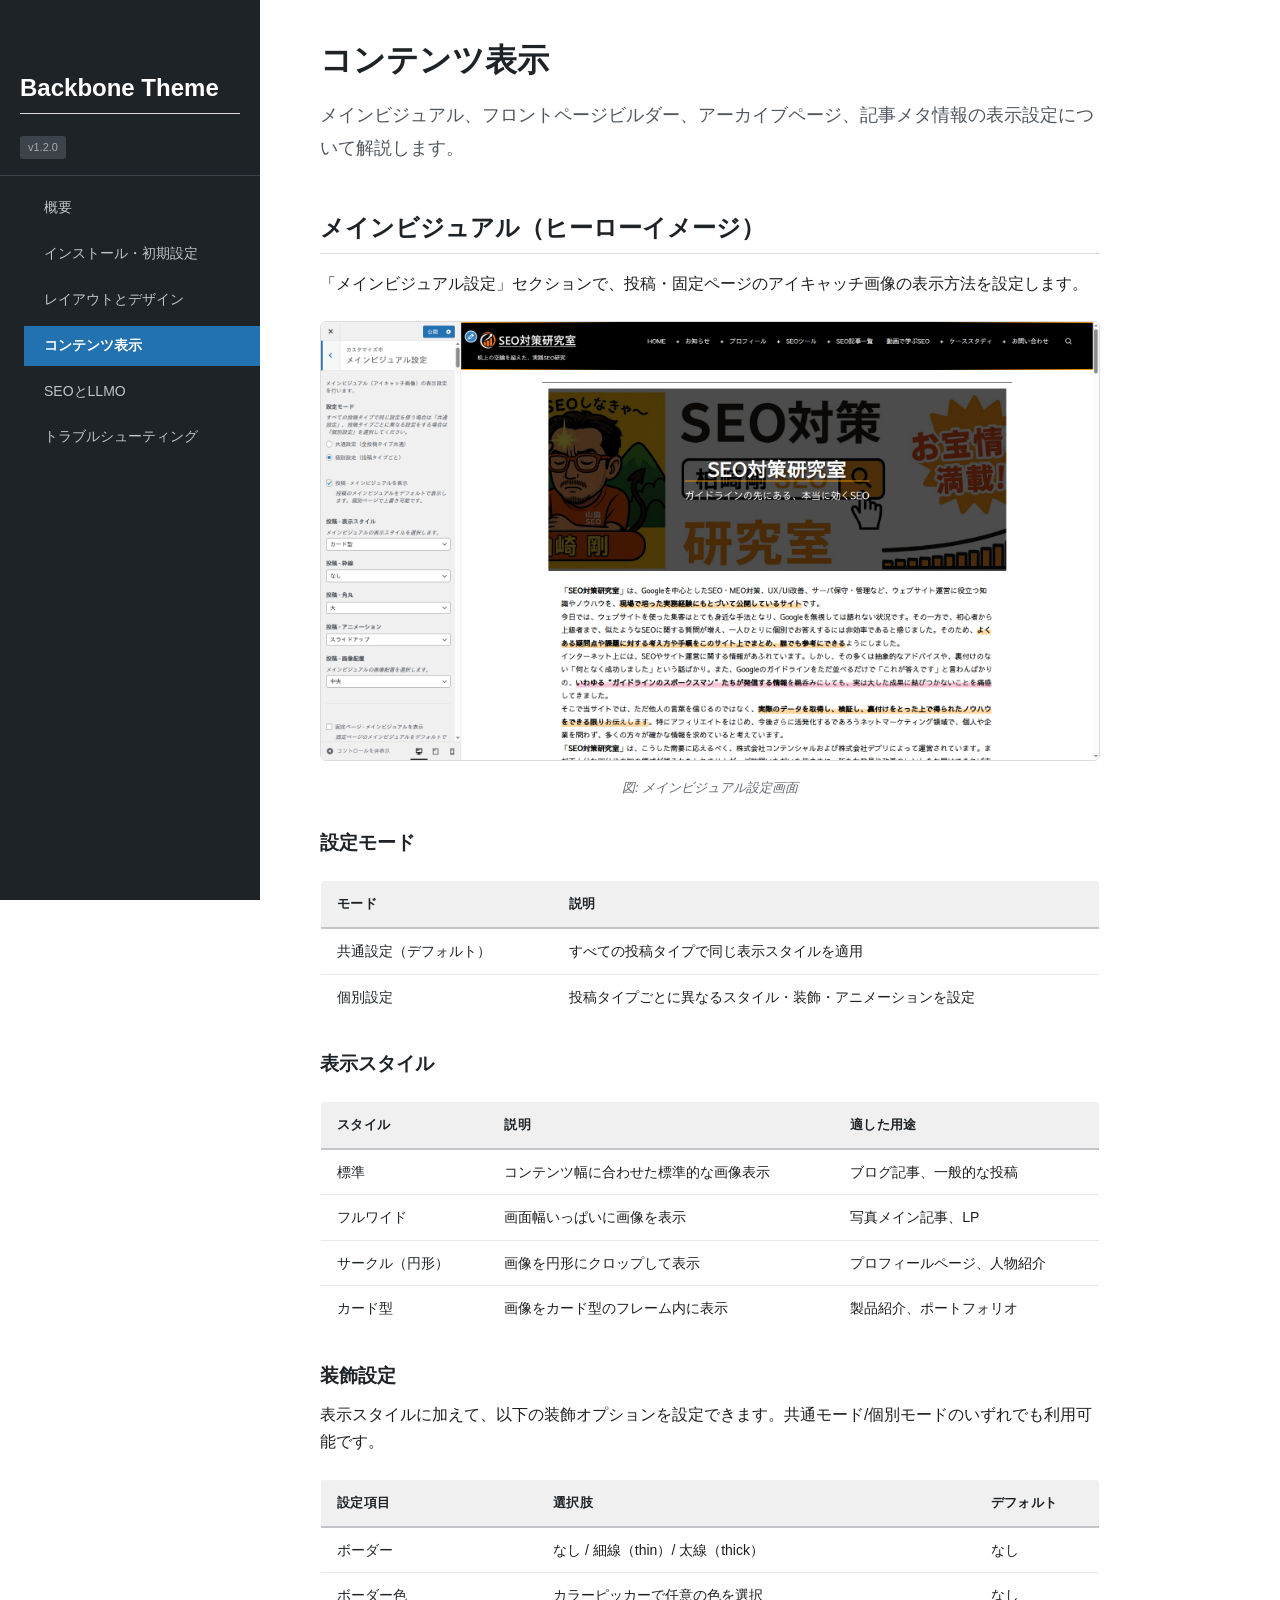
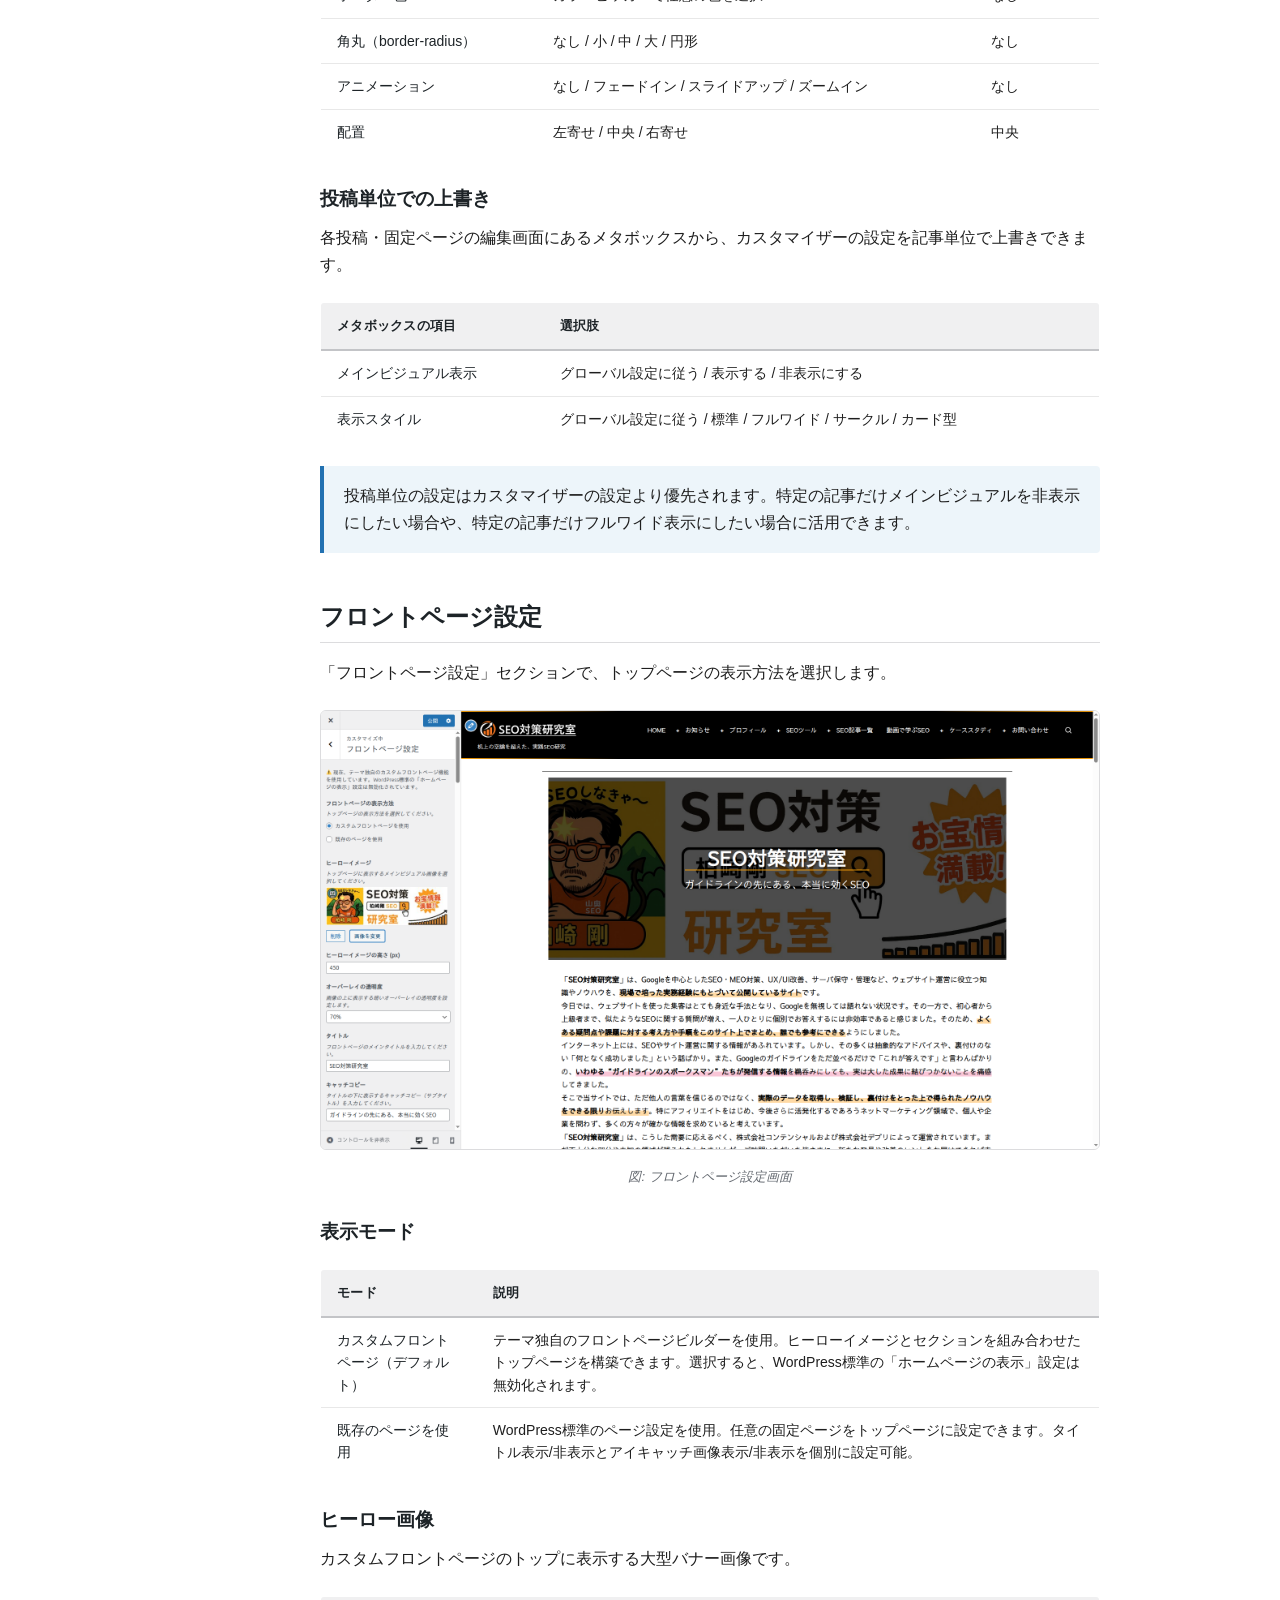
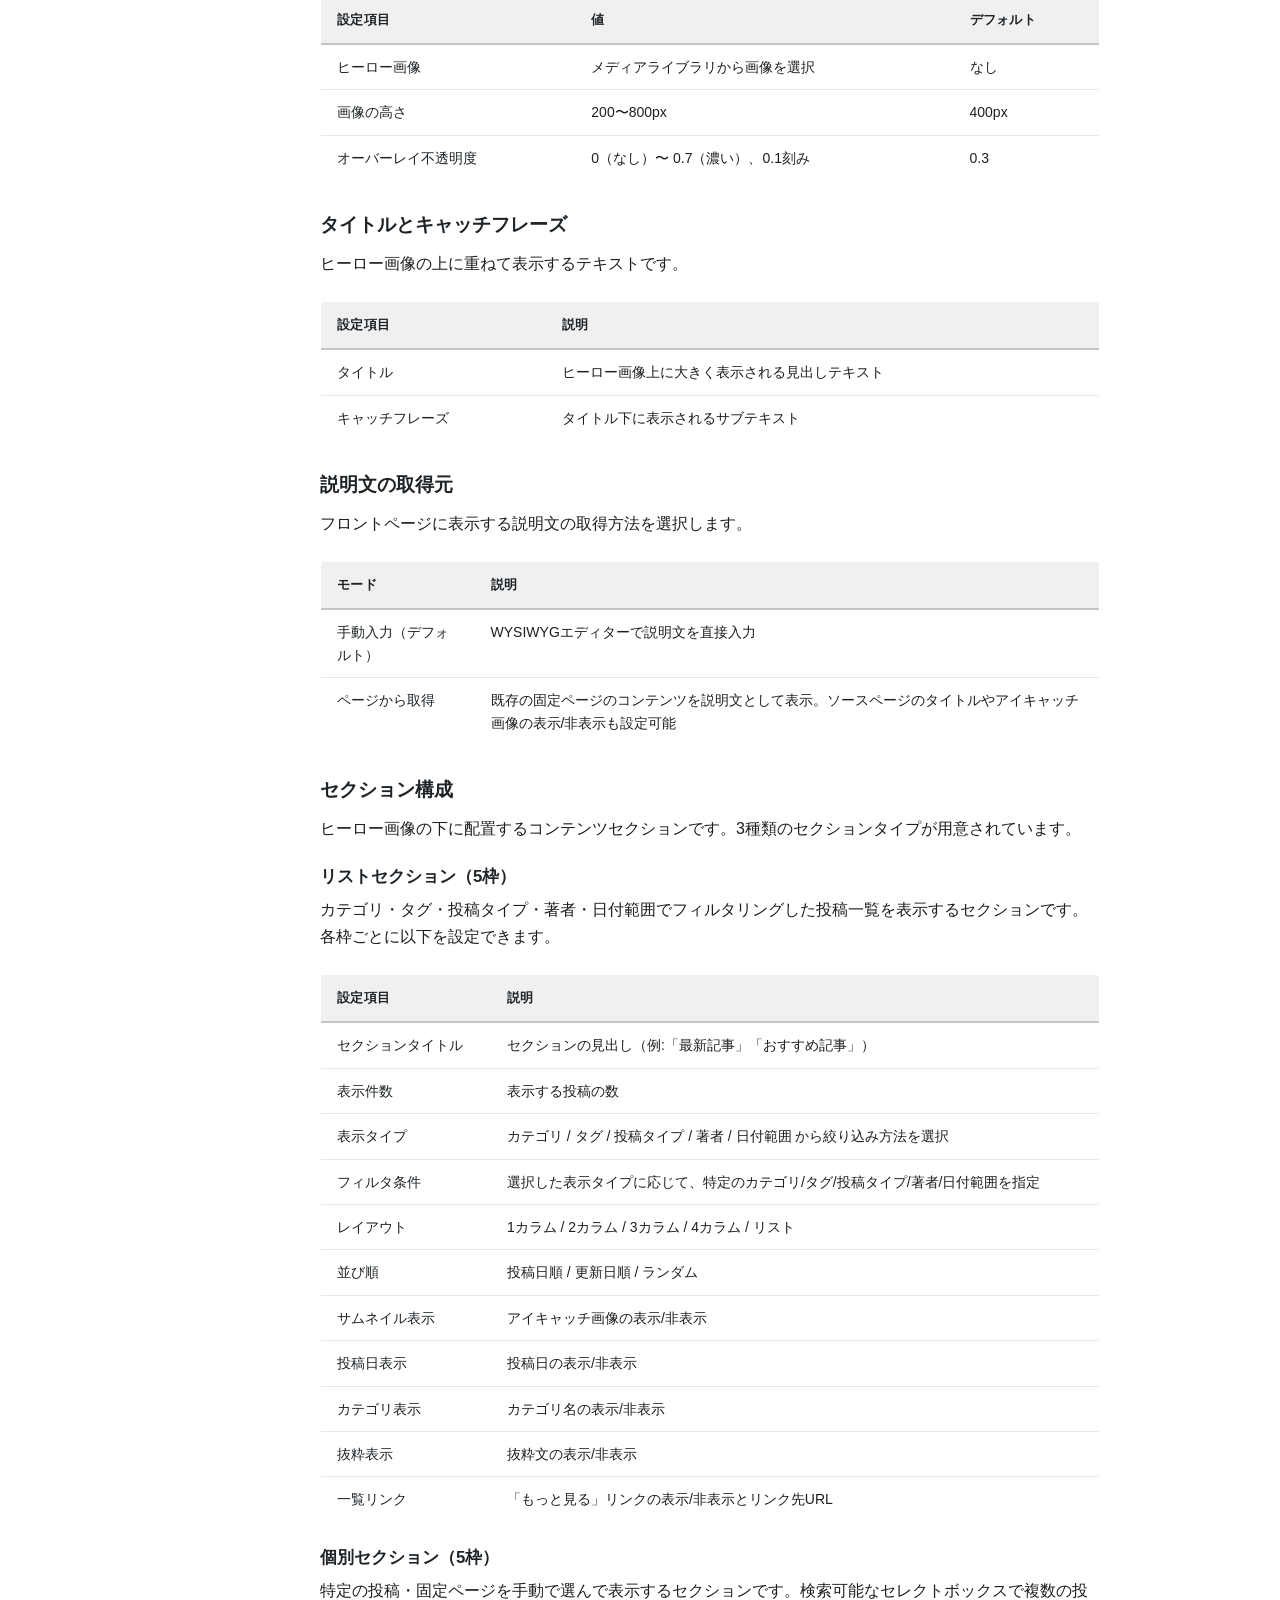
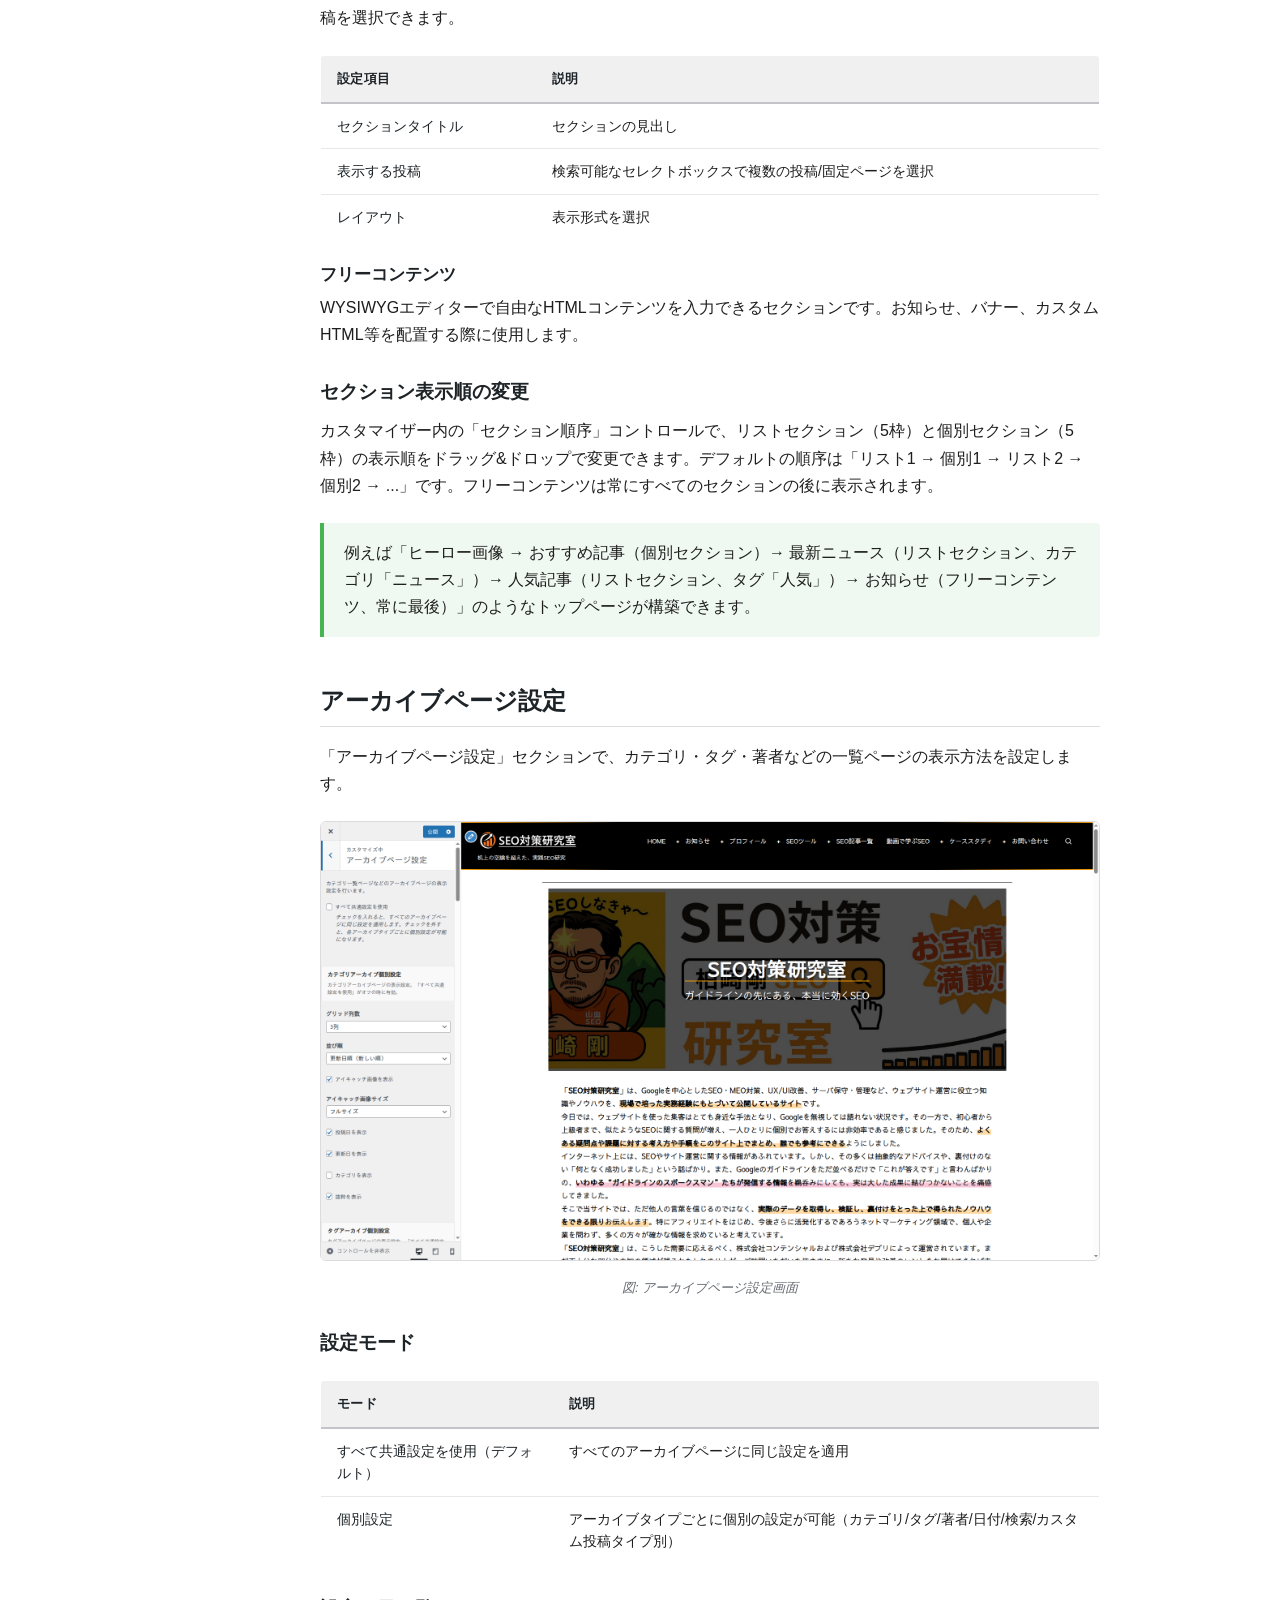
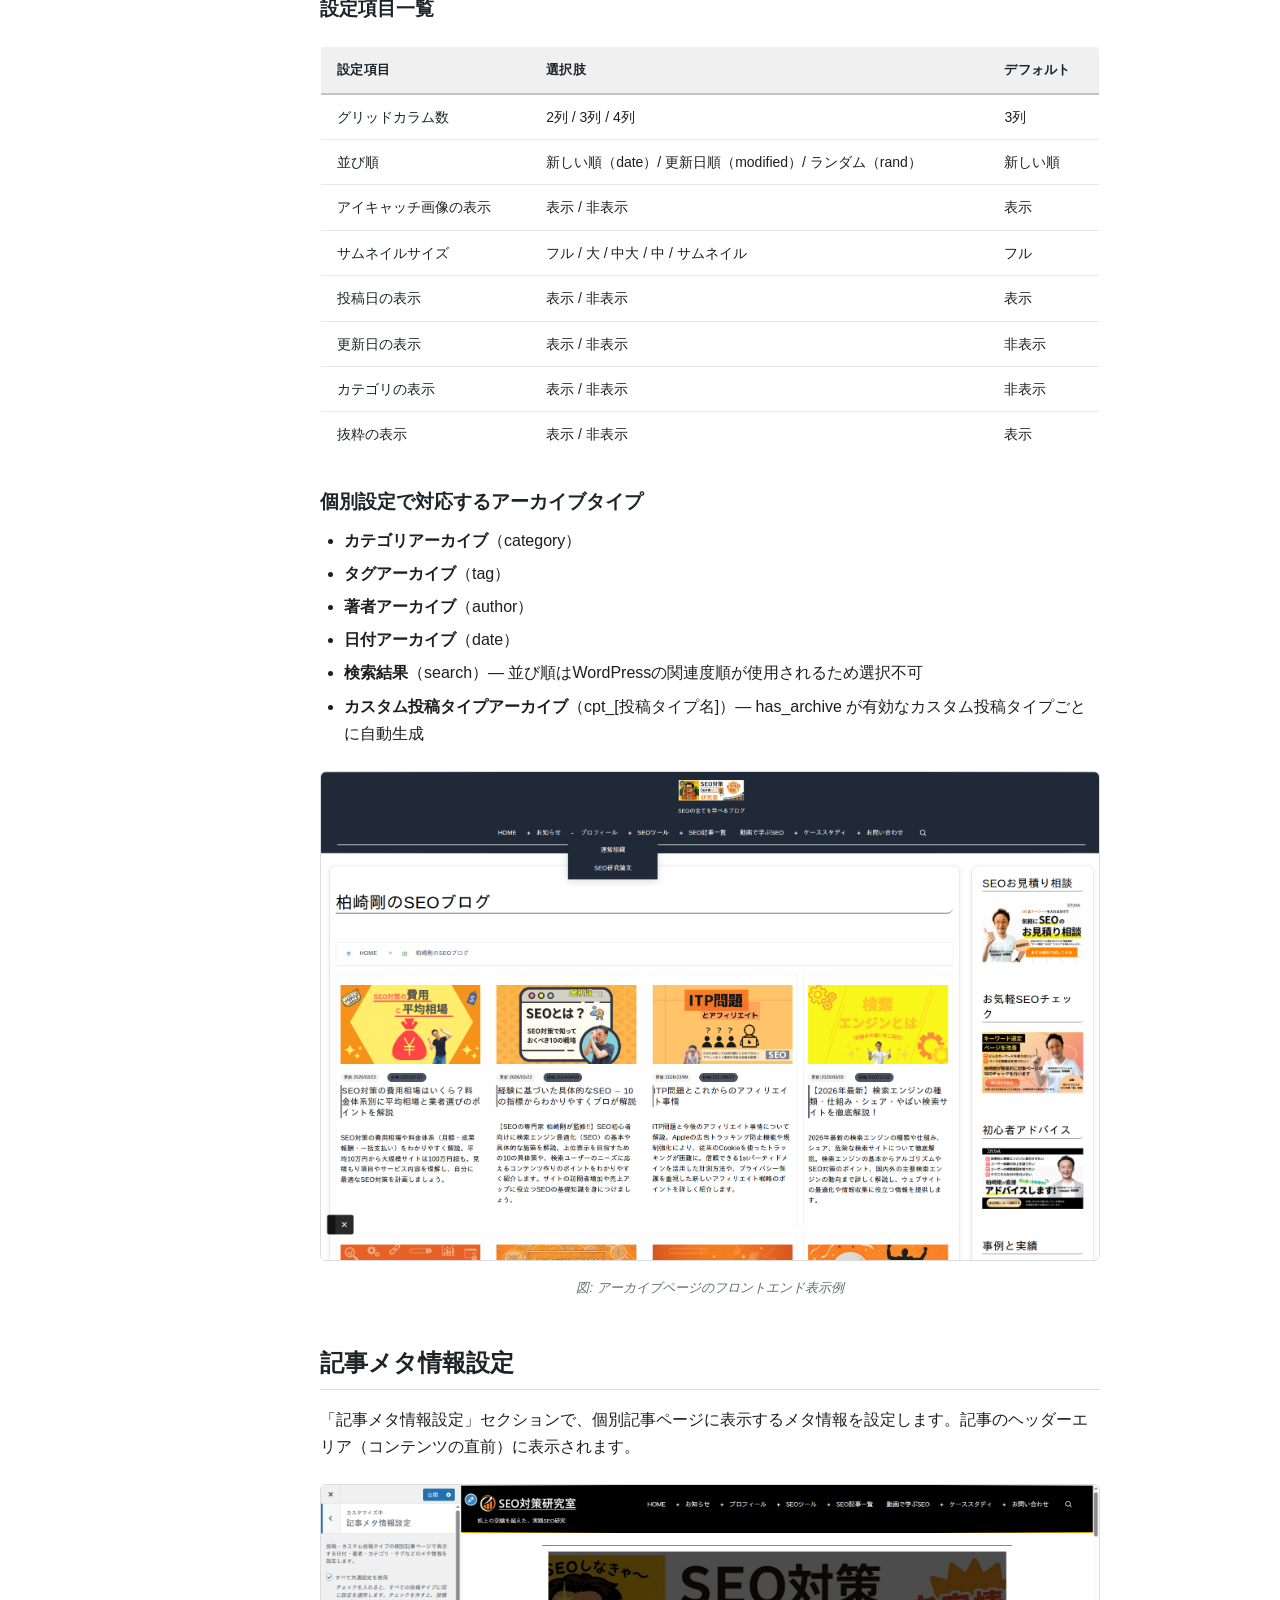
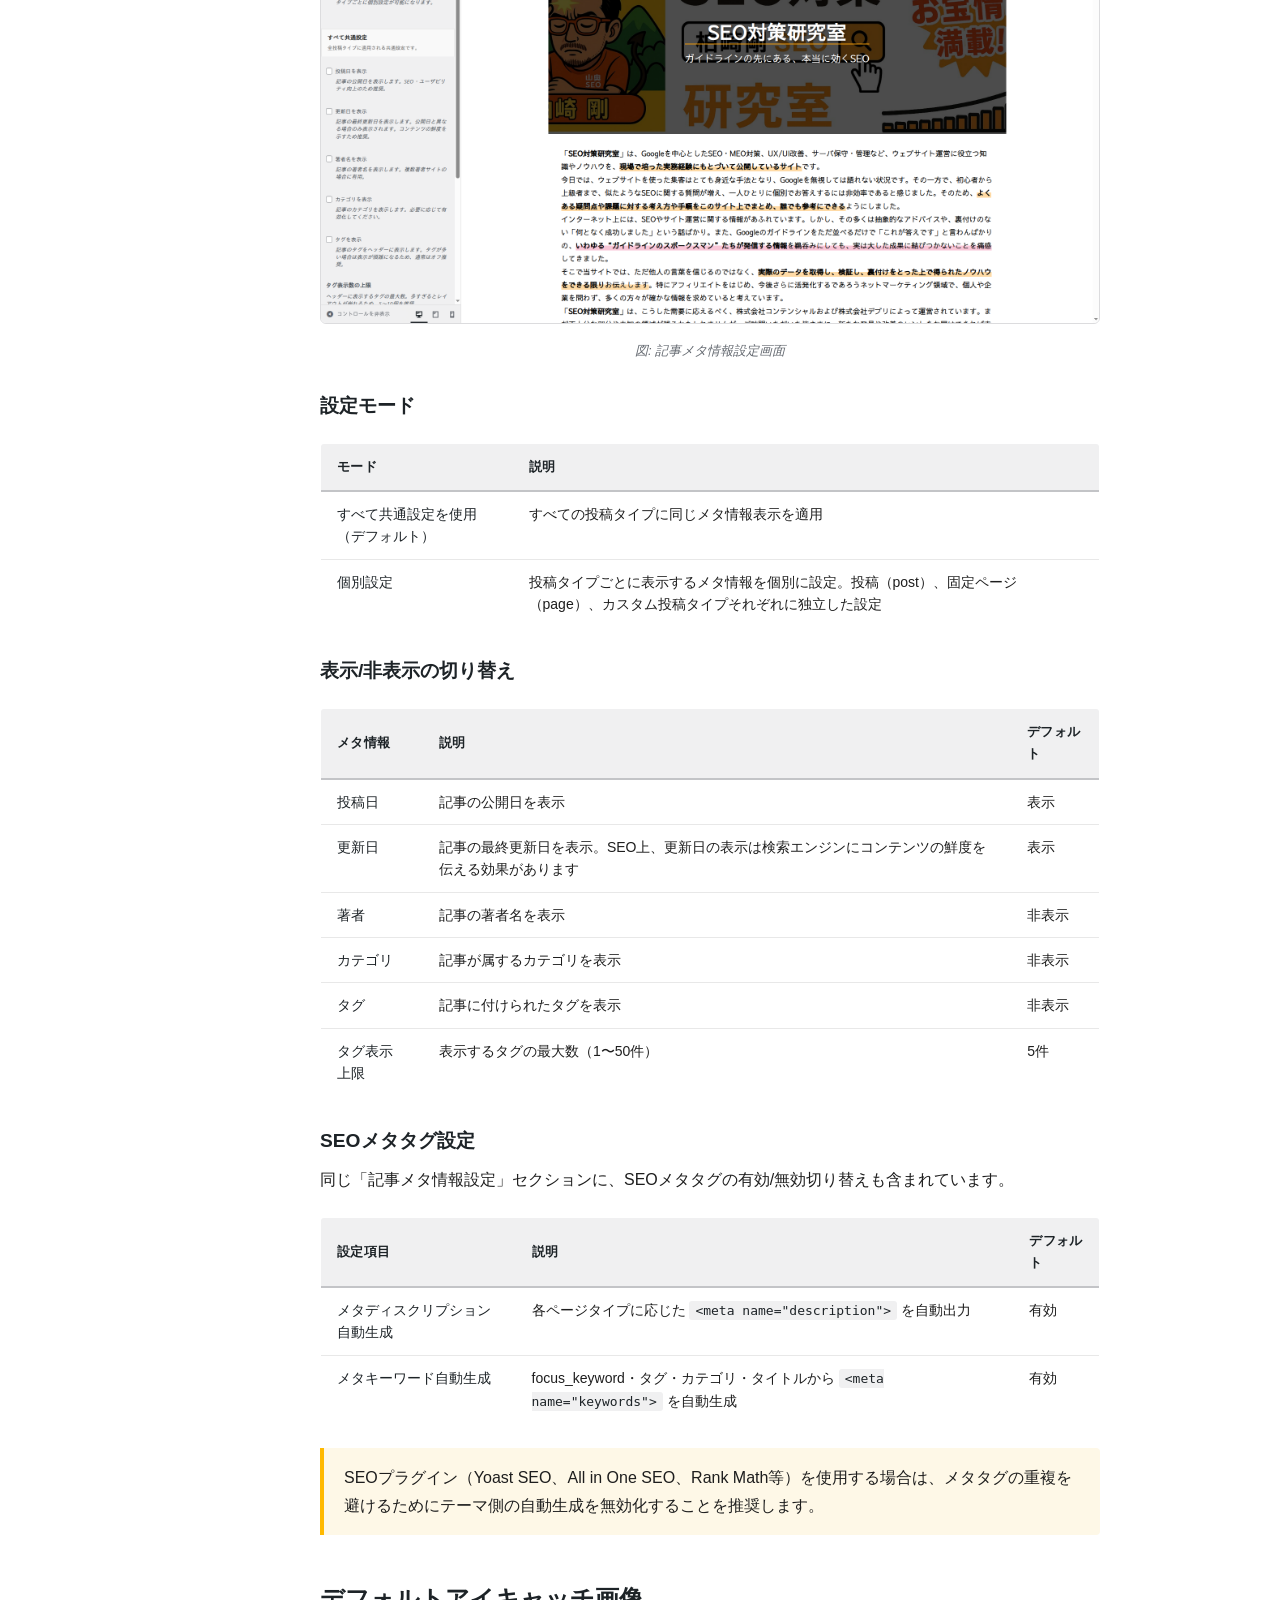
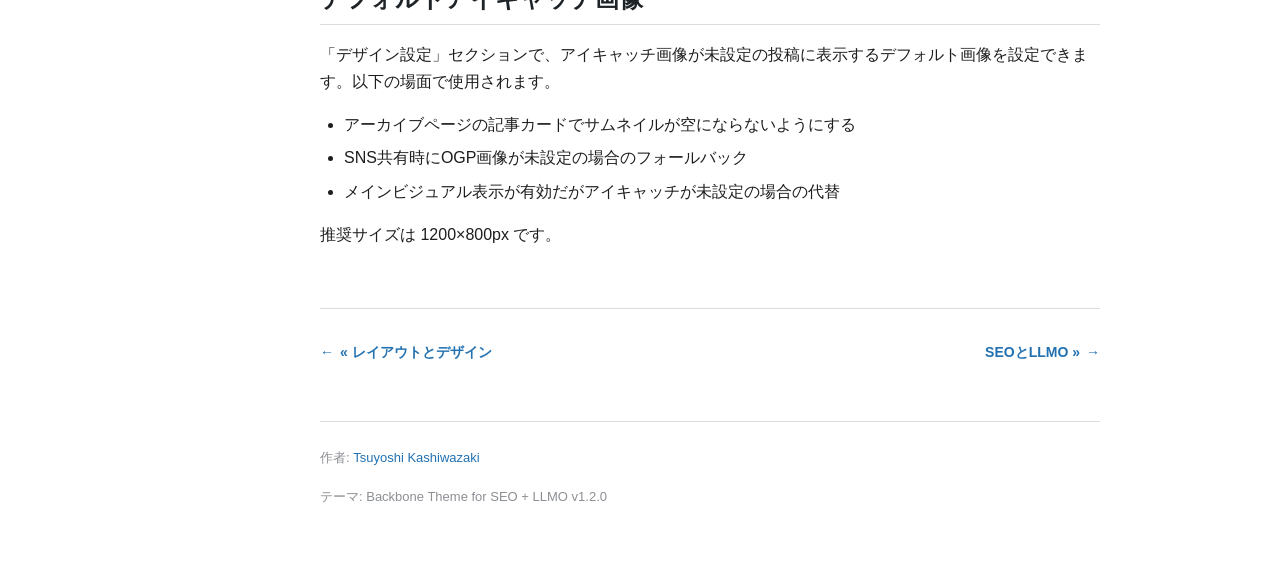
==== docs/content-display.html @ 974f8089 "Add documentation (GitHub Pages) - テーマ設定・使い方・SEO/LLMO対応・トラブルシューティングの操作マニュアル - スクリーンショット12枚 + インフォグラフ" ====
<!DOCTYPE html>
<html lang="ja">
<head>
    <meta charset="UTF-8">
    <meta name="viewport" content="width=device-width, initial-scale=1.0">
    <title>コンテンツ表示 - Backbone Theme マニュアル</title>
    <link rel="stylesheet" href="css/style.css">
</head>
<body>
    <button class="hamburger-btn" aria-label="メニューを開く">&#9776;</button>
    <nav class="sidebar">
        <div class="sidebar-header">
            <h2 style="color:#fff;">Backbone Theme</h2>
            <span class="version">v1.2.0</span>
            <img src="images/main-visual.png" alt="" style="width:100%;border-radius:4px;margin-top:8px;">
        </div>
        <ul>
            <li><a href="index.html">概要</a></li>
            <li><a href="setup.html">インストール・初期設定</a></li>
            <li><a href="layout-design.html">レイアウトとデザイン</a></li>
            <li><a href="content-display.html">コンテンツ表示</a></li>
            <li><a href="seo-llmo.html">SEOとLLMO</a></li>
            <li><a href="troubleshooting.html">トラブルシューティング</a></li>
        </ul>
    </nav>

    <main class="content">
        <h1>コンテンツ表示</h1>
        <p class="lead">メインビジュアル、フロントページビルダー、アーカイブページ、記事メタ情報の表示設定について解説します。</p>

        <section>
            <h2>メインビジュアル（ヒーローイメージ）</h2>
            <p>「メインビジュアル設定」セクションで、投稿・固定ページのアイキャッチ画像の表示方法を設定します。</p>

            <figure class="screenshot">
                <img src="images/screenshots/04-hero-image-settings.png" alt="メインビジュアル設定画面" class="lightbox-trigger">
                <figcaption>図: メインビジュアル設定画面</figcaption>
            </figure>

            <h3>設定モード</h3>
            <table>
                <thead>
                    <tr>
                        <th>モード</th>
                        <th>説明</th>
                    </tr>
                </thead>
                <tbody>
                    <tr><td>共通設定（デフォルト）</td><td>すべての投稿タイプで同じ表示スタイルを適用</td></tr>
                    <tr><td>個別設定</td><td>投稿タイプごとに異なるスタイル・装飾・アニメーションを設定</td></tr>
                </tbody>
            </table>

            <h3>表示スタイル</h3>
            <table>
                <thead>
                    <tr>
                        <th>スタイル</th>
                        <th>説明</th>
                        <th>適した用途</th>
                    </tr>
                </thead>
                <tbody>
                    <tr><td>標準</td><td>コンテンツ幅に合わせた標準的な画像表示</td><td>ブログ記事、一般的な投稿</td></tr>
                    <tr><td>フルワイド</td><td>画面幅いっぱいに画像を表示</td><td>写真メイン記事、LP</td></tr>
                    <tr><td>サークル（円形）</td><td>画像を円形にクロップして表示</td><td>プロフィールページ、人物紹介</td></tr>
                    <tr><td>カード型</td><td>画像をカード型のフレーム内に表示</td><td>製品紹介、ポートフォリオ</td></tr>
                </tbody>
            </table>

            <h3>装飾設定</h3>
            <p>表示スタイルに加えて、以下の装飾オプションを設定できます。共通モード/個別モードのいずれでも利用可能です。</p>
            <table>
                <thead>
                    <tr>
                        <th>設定項目</th>
                        <th>選択肢</th>
                        <th>デフォルト</th>
                    </tr>
                </thead>
                <tbody>
                    <tr><td>ボーダー</td><td>なし / 細線（thin）/ 太線（thick）</td><td>なし</td></tr>
                    <tr><td>ボーダー色</td><td>カラーピッカーで任意の色を選択</td><td>なし</td></tr>
                    <tr><td>角丸（border-radius）</td><td>なし / 小 / 中 / 大 / 円形</td><td>なし</td></tr>
                    <tr><td>アニメーション</td><td>なし / フェードイン / スライドアップ / ズームイン</td><td>なし</td></tr>
                    <tr><td>配置</td><td>左寄せ / 中央 / 右寄せ</td><td>中央</td></tr>
                </tbody>
            </table>

            <h3>投稿単位での上書き</h3>
            <p>各投稿・固定ページの編集画面にあるメタボックスから、カスタマイザーの設定を記事単位で上書きできます。</p>
            <table>
                <thead>
                    <tr>
                        <th>メタボックスの項目</th>
                        <th>選択肢</th>
                    </tr>
                </thead>
                <tbody>
                    <tr><td>メインビジュアル表示</td><td>グローバル設定に従う / 表示する / 非表示にする</td></tr>
                    <tr><td>表示スタイル</td><td>グローバル設定に従う / 標準 / フルワイド / サークル / カード型</td></tr>
                </tbody>
            </table>

            <div class="callout callout-note">
                <p>投稿単位の設定はカスタマイザーの設定より優先されます。特定の記事だけメインビジュアルを非表示にしたい場合や、特定の記事だけフルワイド表示にしたい場合に活用できます。</p>
            </div>
        </section>

        <section>
            <h2>フロントページ設定</h2>
            <p>「フロントページ設定」セクションで、トップページの表示方法を選択します。</p>

            <figure class="screenshot">
                <img src="images/screenshots/06-frontpage-settings.png" alt="フロントページ設定画面" class="lightbox-trigger">
                <figcaption>図: フロントページ設定画面</figcaption>
            </figure>

            <h3>表示モード</h3>
            <table>
                <thead>
                    <tr>
                        <th>モード</th>
                        <th>説明</th>
                    </tr>
                </thead>
                <tbody>
                    <tr><td>カスタムフロントページ（デフォルト）</td><td>テーマ独自のフロントページビルダーを使用。ヒーローイメージとセクションを組み合わせたトップページを構築できます。選択すると、WordPress標準の「ホームページの表示」設定は無効化されます。</td></tr>
                    <tr><td>既存のページを使用</td><td>WordPress標準のページ設定を使用。任意の固定ページをトップページに設定できます。タイトル表示/非表示とアイキャッチ画像表示/非表示を個別に設定可能。</td></tr>
                </tbody>
            </table>

            <h3>ヒーロー画像</h3>
            <p>カスタムフロントページのトップに表示する大型バナー画像です。</p>
            <table>
                <thead>
                    <tr>
                        <th>設定項目</th>
                        <th>値</th>
                        <th>デフォルト</th>
                    </tr>
                </thead>
                <tbody>
                    <tr><td>ヒーロー画像</td><td>メディアライブラリから画像を選択</td><td>なし</td></tr>
                    <tr><td>画像の高さ</td><td>200〜800px</td><td>400px</td></tr>
                    <tr><td>オーバーレイ不透明度</td><td>0（なし）〜 0.7（濃い）、0.1刻み</td><td>0.3</td></tr>
                </tbody>
            </table>

            <h3>タイトルとキャッチフレーズ</h3>
            <p>ヒーロー画像の上に重ねて表示するテキストです。</p>
            <table>
                <thead>
                    <tr>
                        <th>設定項目</th>
                        <th>説明</th>
                    </tr>
                </thead>
                <tbody>
                    <tr><td>タイトル</td><td>ヒーロー画像上に大きく表示される見出しテキスト</td></tr>
                    <tr><td>キャッチフレーズ</td><td>タイトル下に表示されるサブテキスト</td></tr>
                </tbody>
            </table>

            <h3>説明文の取得元</h3>
            <p>フロントページに表示する説明文の取得方法を選択します。</p>
            <table>
                <thead>
                    <tr>
                        <th>モード</th>
                        <th>説明</th>
                    </tr>
                </thead>
                <tbody>
                    <tr><td>手動入力（デフォルト）</td><td>WYSIWYGエディターで説明文を直接入力</td></tr>
                    <tr><td>ページから取得</td><td>既存の固定ページのコンテンツを説明文として表示。ソースページのタイトルやアイキャッチ画像の表示/非表示も設定可能</td></tr>
                </tbody>
            </table>

            <h3>セクション構成</h3>
            <p>ヒーロー画像の下に配置するコンテンツセクションです。3種類のセクションタイプが用意されています。</p>

            <h4>リストセクション（5枠）</h4>
            <p>カテゴリ・タグ・投稿タイプ・著者・日付範囲でフィルタリングした投稿一覧を表示するセクションです。各枠ごとに以下を設定できます。</p>
            <table>
                <thead>
                    <tr>
                        <th>設定項目</th>
                        <th>説明</th>
                    </tr>
                </thead>
                <tbody>
                    <tr><td>セクションタイトル</td><td>セクションの見出し（例:「最新記事」「おすすめ記事」）</td></tr>
                    <tr><td>表示件数</td><td>表示する投稿の数</td></tr>
                    <tr><td>表示タイプ</td><td>カテゴリ / タグ / 投稿タイプ / 著者 / 日付範囲 から絞り込み方法を選択</td></tr>
                    <tr><td>フィルタ条件</td><td>選択した表示タイプに応じて、特定のカテゴリ/タグ/投稿タイプ/著者/日付範囲を指定</td></tr>
                    <tr><td>レイアウト</td><td>1カラム / 2カラム / 3カラム / 4カラム / リスト</td></tr>
                    <tr><td>並び順</td><td>投稿日順 / 更新日順 / ランダム</td></tr>
                    <tr><td>サムネイル表示</td><td>アイキャッチ画像の表示/非表示</td></tr>
                    <tr><td>投稿日表示</td><td>投稿日の表示/非表示</td></tr>
                    <tr><td>カテゴリ表示</td><td>カテゴリ名の表示/非表示</td></tr>
                    <tr><td>抜粋表示</td><td>抜粋文の表示/非表示</td></tr>
                    <tr><td>一覧リンク</td><td>「もっと見る」リンクの表示/非表示とリンク先URL</td></tr>
                </tbody>
            </table>

            <h4>個別セクション（5枠）</h4>
            <p>特定の投稿・固定ページを手動で選んで表示するセクションです。検索可能なセレクトボックスで複数の投稿を選択できます。</p>
            <table>
                <thead>
                    <tr>
                        <th>設定項目</th>
                        <th>説明</th>
                    </tr>
                </thead>
                <tbody>
                    <tr><td>セクションタイトル</td><td>セクションの見出し</td></tr>
                    <tr><td>表示する投稿</td><td>検索可能なセレクトボックスで複数の投稿/固定ページを選択</td></tr>
                    <tr><td>レイアウト</td><td>表示形式を選択</td></tr>
                </tbody>
            </table>

            <h4>フリーコンテンツ</h4>
            <p>WYSIWYGエディターで自由なHTMLコンテンツを入力できるセクションです。お知らせ、バナー、カスタムHTML等を配置する際に使用します。</p>

            <h3>セクション表示順の変更</h3>
            <p>カスタマイザー内の「セクション順序」コントロールで、リストセクション（5枠）と個別セクション（5枠）の表示順をドラッグ&amp;ドロップで変更できます。デフォルトの順序は「リスト1 → 個別1 → リスト2 → 個別2 → ...」です。フリーコンテンツは常にすべてのセクションの後に表示されます。</p>

            <div class="callout callout-tip">
                <p>例えば「ヒーロー画像 → おすすめ記事（個別セクション）→ 最新ニュース（リストセクション、カテゴリ「ニュース」）→ 人気記事（リストセクション、タグ「人気」）→ お知らせ（フリーコンテンツ、常に最後）」のようなトップページが構築できます。</p>
            </div>
        </section>

        <section>
            <h2>アーカイブページ設定</h2>
            <p>「アーカイブページ設定」セクションで、カテゴリ・タグ・著者などの一覧ページの表示方法を設定します。</p>

            <figure class="screenshot">
                <img src="images/screenshots/05-archive-settings.png" alt="アーカイブページ設定画面" class="lightbox-trigger">
                <figcaption>図: アーカイブページ設定画面</figcaption>
            </figure>

            <h3>設定モード</h3>
            <table>
                <thead>
                    <tr>
                        <th>モード</th>
                        <th>説明</th>
                    </tr>
                </thead>
                <tbody>
                    <tr><td>すべて共通設定を使用（デフォルト）</td><td>すべてのアーカイブページに同じ設定を適用</td></tr>
                    <tr><td>個別設定</td><td>アーカイブタイプごとに個別の設定が可能（カテゴリ/タグ/著者/日付/検索/カスタム投稿タイプ別）</td></tr>
                </tbody>
            </table>

            <h3>設定項目一覧</h3>
            <table>
                <thead>
                    <tr>
                        <th>設定項目</th>
                        <th>選択肢</th>
                        <th>デフォルト</th>
                    </tr>
                </thead>
                <tbody>
                    <tr><td>グリッドカラム数</td><td>2列 / 3列 / 4列</td><td>3列</td></tr>
                    <tr><td>並び順</td><td>新しい順（date）/ 更新日順（modified）/ ランダム（rand）</td><td>新しい順</td></tr>
                    <tr><td>アイキャッチ画像の表示</td><td>表示 / 非表示</td><td>表示</td></tr>
                    <tr><td>サムネイルサイズ</td><td>フル / 大 / 中大 / 中 / サムネイル</td><td>フル</td></tr>
                    <tr><td>投稿日の表示</td><td>表示 / 非表示</td><td>表示</td></tr>
                    <tr><td>更新日の表示</td><td>表示 / 非表示</td><td>非表示</td></tr>
                    <tr><td>カテゴリの表示</td><td>表示 / 非表示</td><td>非表示</td></tr>
                    <tr><td>抜粋の表示</td><td>表示 / 非表示</td><td>表示</td></tr>
                </tbody>
            </table>

            <h3>個別設定で対応するアーカイブタイプ</h3>
            <ul>
                <li><strong>カテゴリアーカイブ</strong>（category）</li>
                <li><strong>タグアーカイブ</strong>（tag）</li>
                <li><strong>著者アーカイブ</strong>（author）</li>
                <li><strong>日付アーカイブ</strong>（date）</li>
                <li><strong>検索結果</strong>（search）— 並び順はWordPressの関連度順が使用されるため選択不可</li>
                <li><strong>カスタム投稿タイプアーカイブ</strong>（cpt_[投稿タイプ名]）— has_archive が有効なカスタム投稿タイプごとに自動生成</li>
            </ul>

            <figure class="screenshot">
                <img src="images/screenshots/12-frontend-archive.png" alt="アーカイブページのフロントエンド表示例" class="lightbox-trigger">
                <figcaption>図: アーカイブページのフロントエンド表示例</figcaption>
            </figure>
        </section>

        <section>
            <h2>記事メタ情報設定</h2>
            <p>「記事メタ情報設定」セクションで、個別記事ページに表示するメタ情報を設定します。記事のヘッダーエリア（コンテンツの直前）に表示されます。</p>

            <figure class="screenshot">
                <img src="images/screenshots/07-post-meta-settings.png" alt="記事メタ情報設定画面" class="lightbox-trigger">
                <figcaption>図: 記事メタ情報設定画面</figcaption>
            </figure>

            <h3>設定モード</h3>
            <table>
                <thead>
                    <tr>
                        <th>モード</th>
                        <th>説明</th>
                    </tr>
                </thead>
                <tbody>
                    <tr><td>すべて共通設定を使用（デフォルト）</td><td>すべての投稿タイプに同じメタ情報表示を適用</td></tr>
                    <tr><td>個別設定</td><td>投稿タイプごとに表示するメタ情報を個別に設定。投稿（post）、固定ページ（page）、カスタム投稿タイプそれぞれに独立した設定</td></tr>
                </tbody>
            </table>

            <h3>表示/非表示の切り替え</h3>
            <table>
                <thead>
                    <tr>
                        <th>メタ情報</th>
                        <th>説明</th>
                        <th>デフォルト</th>
                    </tr>
                </thead>
                <tbody>
                    <tr><td>投稿日</td><td>記事の公開日を表示</td><td>表示</td></tr>
                    <tr><td>更新日</td><td>記事の最終更新日を表示。SEO上、更新日の表示は検索エンジンにコンテンツの鮮度を伝える効果があります</td><td>表示</td></tr>
                    <tr><td>著者</td><td>記事の著者名を表示</td><td>非表示</td></tr>
                    <tr><td>カテゴリ</td><td>記事が属するカテゴリを表示</td><td>非表示</td></tr>
                    <tr><td>タグ</td><td>記事に付けられたタグを表示</td><td>非表示</td></tr>
                    <tr><td>タグ表示上限</td><td>表示するタグの最大数（1〜50件）</td><td>5件</td></tr>
                </tbody>
            </table>

            <h3>SEOメタタグ設定</h3>
            <p>同じ「記事メタ情報設定」セクションに、SEOメタタグの有効/無効切り替えも含まれています。</p>
            <table>
                <thead>
                    <tr>
                        <th>設定項目</th>
                        <th>説明</th>
                        <th>デフォルト</th>
                    </tr>
                </thead>
                <tbody>
                    <tr><td>メタディスクリプション自動生成</td><td>各ページタイプに応じた <code>&lt;meta name="description"&gt;</code> を自動出力</td><td>有効</td></tr>
                    <tr><td>メタキーワード自動生成</td><td>focus_keyword・タグ・カテゴリ・タイトルから <code>&lt;meta name="keywords"&gt;</code> を自動生成</td><td>有効</td></tr>
                </tbody>
            </table>
            <div class="callout callout-warning">
                <p>SEOプラグイン（Yoast SEO、All in One SEO、Rank Math等）を使用する場合は、メタタグの重複を避けるためにテーマ側の自動生成を無効化することを推奨します。</p>
            </div>
        </section>

        <section>
            <h2>デフォルトアイキャッチ画像</h2>
            <p>「デザイン設定」セクションで、アイキャッチ画像が未設定の投稿に表示するデフォルト画像を設定できます。以下の場面で使用されます。</p>
            <ul>
                <li>アーカイブページの記事カードでサムネイルが空にならないようにする</li>
                <li>SNS共有時にOGP画像が未設定の場合のフォールバック</li>
                <li>メインビジュアル表示が有効だがアイキャッチが未設定の場合の代替</li>
            </ul>
            <p>推奨サイズは 1200×800px です。</p>
        </section>

        <nav class="page-nav">
            <a href="layout-design.html" class="prev">&laquo; レイアウトとデザイン</a>
            <a href="seo-llmo.html" class="next">SEOとLLMO &raquo;</a>
        </nav>

        <footer class="manual-footer">
            <p>作者: <a href="https://www.tsuyoshikashiwazaki.jp/profile/" target="_blank" rel="noopener">Tsuyoshi Kashiwazaki</a></p>
            <p>テーマ: Backbone Theme for SEO + LLMO v1.2.0</p>
        </footer>
    </main>

    <div class="lightbox"></div>
    <script src="js/manual.js"></script>
</body>
</html>
---- docs/css/style.css ----
/* ========================================
   WordPress Plugin Manual - Common Stylesheet
   ======================================== */

/* ========================================
   1. Base / Reset
   ======================================== */

*,
*::before,
*::after {
    margin: 0;
    padding: 0;
    box-sizing: border-box;
}

html {
    font-size: 16px;
    scroll-behavior: smooth;
}

body {
    font-family: -apple-system, BlinkMacSystemFont, "Segoe UI", Roboto, Oxygen,
        Ubuntu, Cantarell, "Fira Sans", "Droid Sans", "Helvetica Neue", Arial,
        sans-serif;
    color: #1e1e1e;
    background: #fff;
    line-height: 1.7;
}

img {
    max-width: 100%;
    height: auto;
}

a {
    color: #2271b1;
    text-decoration: none;
}

a:hover {
    color: #135e96;
    text-decoration: underline;
}

/* ========================================
   2. Sidebar
   ======================================== */

.sidebar {
    position: fixed;
    top: 0;
    left: 0;
    width: 260px;
    height: 100vh;
    background: #1d2327;
    color: #fff;
    overflow-y: auto;
    z-index: 100;
    padding-bottom: 40px;
}

.sidebar-header {
    padding: 24px 20px 16px;
    border-bottom: 1px solid #3c434a;
}

.sidebar-header h1 {
    font-size: 15px;
    font-weight: 600;
    line-height: 1.4;
    color: #fff;
}

.sidebar-header .version {
    display: inline-block;
    margin-top: 6px;
    font-size: 11px;
    color: #a7aaad;
    background: #3c434a;
    padding: 2px 8px;
    border-radius: 3px;
}

.sidebar ul {
    list-style: none;
    padding: 12px 0;
}

.sidebar ul li a {
    display: block;
    padding: 8px 20px;
    color: #c3c4c7;
    font-size: 14px;
    transition: background 0.15s, color 0.15s;
}

.sidebar ul li a:hover {
    background: #2c3338;
    color: #fff;
    text-decoration: none;
}

.sidebar ul li.active a {
    background: #2271b1;
    color: #fff;
    font-weight: 600;
}

.sidebar ul li.section-label {
    padding: 18px 20px 4px;
    font-size: 11px;
    font-weight: 700;
    text-transform: uppercase;
    letter-spacing: 0.06em;
    color: #8c8f94;
}

/* ========================================
   3. Main Content
   ======================================== */

.content {
    margin-left: 260px;
    max-width: 900px;
    padding: 40px 60px;
}

/* ========================================
   4. Typography
   ======================================== */

h1, h2, h3, h4, h5, h6 {
    color: #1d2327;
    font-weight: 600;
    line-height: 1.3;
}

h1 {
    font-size: 2rem;
    margin-bottom: 16px;
}

h2 {
    font-size: 1.5rem;
    margin-top: 48px;
    margin-bottom: 16px;
    padding-bottom: 10px;
    border-bottom: 1px solid #dcdcde;
}

h3 {
    font-size: 1.2rem;
    margin-top: 32px;
    margin-bottom: 12px;
}

h4 {
    font-size: 1.05rem;
    margin-top: 24px;
    margin-bottom: 8px;
}

p {
    margin-bottom: 16px;
}

.lead {
    font-size: 1.15rem;
    color: #50575e;
    line-height: 1.8;
    margin-bottom: 24px;
}

/* ========================================
   5. Steps
   ======================================== */

.step {
    display: flex;
    gap: 16px;
    margin-bottom: 24px;
    align-items: flex-start;
}

.step-number {
    flex-shrink: 0;
    width: 36px;
    height: 36px;
    background: #2271b1;
    color: #fff;
    border-radius: 50%;
    display: flex;
    align-items: center;
    justify-content: center;
    font-size: 16px;
    font-weight: 700;
    line-height: 1;
}

.step-content {
    flex: 1;
    padding-top: 4px;
}

.step-content p:last-child {
    margin-bottom: 0;
}

/* ========================================
   6. Callout Boxes
   ======================================== */

.callout {
    padding: 16px 20px;
    margin: 24px 0;
    border-left: 4px solid;
    border-radius: 0 4px 4px 0;
}

.callout-title {
    font-weight: 700;
    margin-bottom: 6px;
}

.callout p:last-child {
    margin-bottom: 0;
}

.callout-tip {
    border-left-color: #46b450;
    background: #f0f9f1;
}

.callout-tip .callout-title {
    color: #2e7d32;
}

.callout-warning {
    border-left-color: #ffb900;
    background: #fef8e7;
}

.callout-warning .callout-title {
    color: #8b6914;
}

.callout-note {
    border-left-color: #2271b1;
    background: #edf5fa;
}

.callout-note .callout-title {
    color: #2271b1;
}

/* ========================================
   7. Screenshots
   ======================================== */

.screenshot {
    margin: 24px 0;
    text-align: center;
}

.screenshot img {
    max-width: 100%;
    border: 1px solid #dcdcde;
    border-radius: 6px;
    cursor: zoom-in;
}

.screenshot figcaption,
.screenshot .caption {
    font-size: 13px;
    color: #646970;
    margin-top: 8px;
    font-style: italic;
}

/* ========================================
   8. Infographic Images
   ======================================== */

.infographic {
    margin: 32px 0;
    text-align: center;
}

.infographic img {
    max-width: 100%;
    display: inline-block;
}

.infographic figcaption,
.infographic .caption {
    font-size: 13px;
    color: #646970;
    margin-top: 8px;
}

/* ========================================
   9. Feature Cards
   ======================================== */

.feature-cards {
    display: grid;
    grid-template-columns: repeat(3, 1fr);
    gap: 20px;
    margin: 24px 0;
}

.feature-card {
    background: #f6f7f7;
    border-radius: 6px;
    padding: 24px 20px;
    text-align: center;
}

.feature-card h4 {
    margin-top: 0;
    margin-bottom: 8px;
}

.feature-card p {
    font-size: 14px;
    color: #50575e;
    margin-bottom: 0;
}

.feature-card .icon {
    font-size: 28px;
    margin-bottom: 12px;
    display: block;
}

/* ========================================
   10. Tables (widefat style)
   ======================================== */

table,
table.widefat {
    width: 100%;
    border-collapse: collapse;
    margin: 24px 0;
    font-size: 14px;
    border: 1px solid #dcdcde;
    border-radius: 4px;
    overflow: hidden;
}

table thead th,
table.widefat thead th {
    background: #f0f0f1;
    text-align: left;
    padding: 12px 16px;
    font-weight: 600;
    font-size: 13px;
    color: #1d2327;
    border-bottom: 2px solid #c3c4c7;
    letter-spacing: 0.02em;
}

table tbody td,
table.widefat tbody td {
    padding: 11px 16px;
    border-bottom: 1px solid #e8e8e8;
    vertical-align: top;
    line-height: 1.6;
}

table tbody tr:hover,
table.widefat tbody tr:hover {
    background: #f6f7f7;
}

table tbody tr:last-child td,
table.widefat tbody tr:last-child td {
    border-bottom: none;
}

table tbody td:first-child {
    font-weight: 500;
    color: #1d2327;
}

/* ========================================
   11. HTTP Status Color Coding
   ======================================== */

.http-2xx {
    color: #00a32a;
    font-weight: 600;
}

.http-3xx {
    color: #2271b1;
    font-weight: 600;
}

.http-4xx {
    color: #dba617;
    font-weight: 600;
}

.http-5xx {
    color: #d63638;
    font-weight: 600;
}

/* ========================================
   12. Status Badges
   ======================================== */

.status-badge {
    display: inline-block;
    padding: 2px 10px;
    border-radius: 12px;
    font-size: 12px;
    font-weight: 600;
    line-height: 1.6;
    white-space: nowrap;
}

.status-ok {
    background: #edfaef;
    color: #00a32a;
}

.status-warning {
    background: #fef8e7;
    color: #996800;
}

.status-error {
    background: #fcf0f1;
    color: #d63638;
}

/* ========================================
   13. Lightbox Overlay
   ======================================== */

.lightbox {
    display: none;
    position: fixed;
    inset: 0;
    z-index: 9999;
    background: rgba(0, 0, 0, 0.85);
    align-items: center;
    justify-content: center;
    cursor: zoom-out;
}

.lightbox.active {
    display: flex;
}

.lightbox img {
    max-width: 90vw;
    max-height: 90vh;
    border-radius: 4px;
    box-shadow: 0 4px 30px rgba(0, 0, 0, 0.4);
}

.lightbox-close {
    position: absolute;
    top: 20px;
    right: 28px;
    background: none;
    border: none;
    color: #fff;
    font-size: 36px;
    cursor: pointer;
    line-height: 1;
    opacity: 0.8;
    transition: opacity 0.15s;
}

.lightbox-close:hover {
    opacity: 1;
}

/* ========================================
   14. Page Navigation
   ======================================== */

.page-nav {
    display: flex;
    justify-content: space-between;
    margin-top: 60px;
    padding-top: 24px;
    border-top: 1px solid #dcdcde;
}

.page-nav a {
    display: inline-flex;
    align-items: center;
    gap: 6px;
    font-size: 14px;
    font-weight: 600;
    color: #2271b1;
    padding: 8px 0;
}

.page-nav a:hover {
    color: #135e96;
    text-decoration: none;
}

.page-nav .prev::before {
    content: "\2190";
}

.page-nav .next::after {
    content: "\2192";
}

/* ========================================
   15. Manual Footer
   ======================================== */

.manual-footer {
    margin-top: 48px;
    padding: 24px 0 0;
    border-top: 1px solid #dcdcde;
    font-size: 13px;
    color: #8c8f94;
    line-height: 1.8;
}

.manual-footer a {
    color: #2271b1;
}

.manual-footer a:hover {
    color: #135e96;
}

/* ========================================
   16. Code Blocks
   ======================================== */

code {
    background: #f0f0f1;
    padding: 2px 6px;
    border-radius: 3px;
    font-size: 13px;
    font-family: Menlo, Consolas, "DejaVu Sans Mono", monospace;
    color: #1d2327;
}

pre {
    background: #2c3338;
    color: #e4e6e8;
    padding: 20px 24px;
    border-radius: 6px;
    overflow-x: auto;
    margin: 24px 0;
    font-size: 13px;
    line-height: 1.6;
}

pre code {
    background: none;
    padding: 0;
    border-radius: 0;
    color: inherit;
    font-size: inherit;
}

/* ========================================
   17. Lists
   ======================================== */

ul, ol {
    margin: 0 0 16px 24px;
}

li {
    margin-bottom: 6px;
}

/* ========================================
   18. Hamburger Menu Button
   ======================================== */

.hamburger-btn {
    display: none;
    position: fixed;
    top: 12px;
    left: 12px;
    z-index: 200;
    background: #1d2327;
    border: none;
    color: #fff;
    width: 40px;
    height: 40px;
    border-radius: 4px;
    cursor: pointer;
    font-size: 22px;
    align-items: center;
    justify-content: center;
    line-height: 1;
}

/* ========================================
   19. Responsive (max-width: 768px)
   ======================================== */

@media (max-width: 768px) {
    .sidebar {
        transform: translateX(-100%);
        transition: transform 0.25s ease;
    }

    .sidebar.open {
        transform: translateX(0);
    }

    .content {
        margin-left: 0;
        padding: 60px 20px 40px;
    }

    .hamburger-btn {
        display: flex;
    }

    .feature-cards {
        grid-template-columns: 1fr;
    }

    .page-nav {
        flex-direction: column;
        gap: 12px;
    }

    table.widefat {
        font-size: 13px;
    }

    table.widefat thead th,
    table.widefat tbody td {
        padding: 8px 10px;
    }

    h1 {
        font-size: 1.6rem;
    }

    h2 {
        font-size: 1.3rem;
    }
}
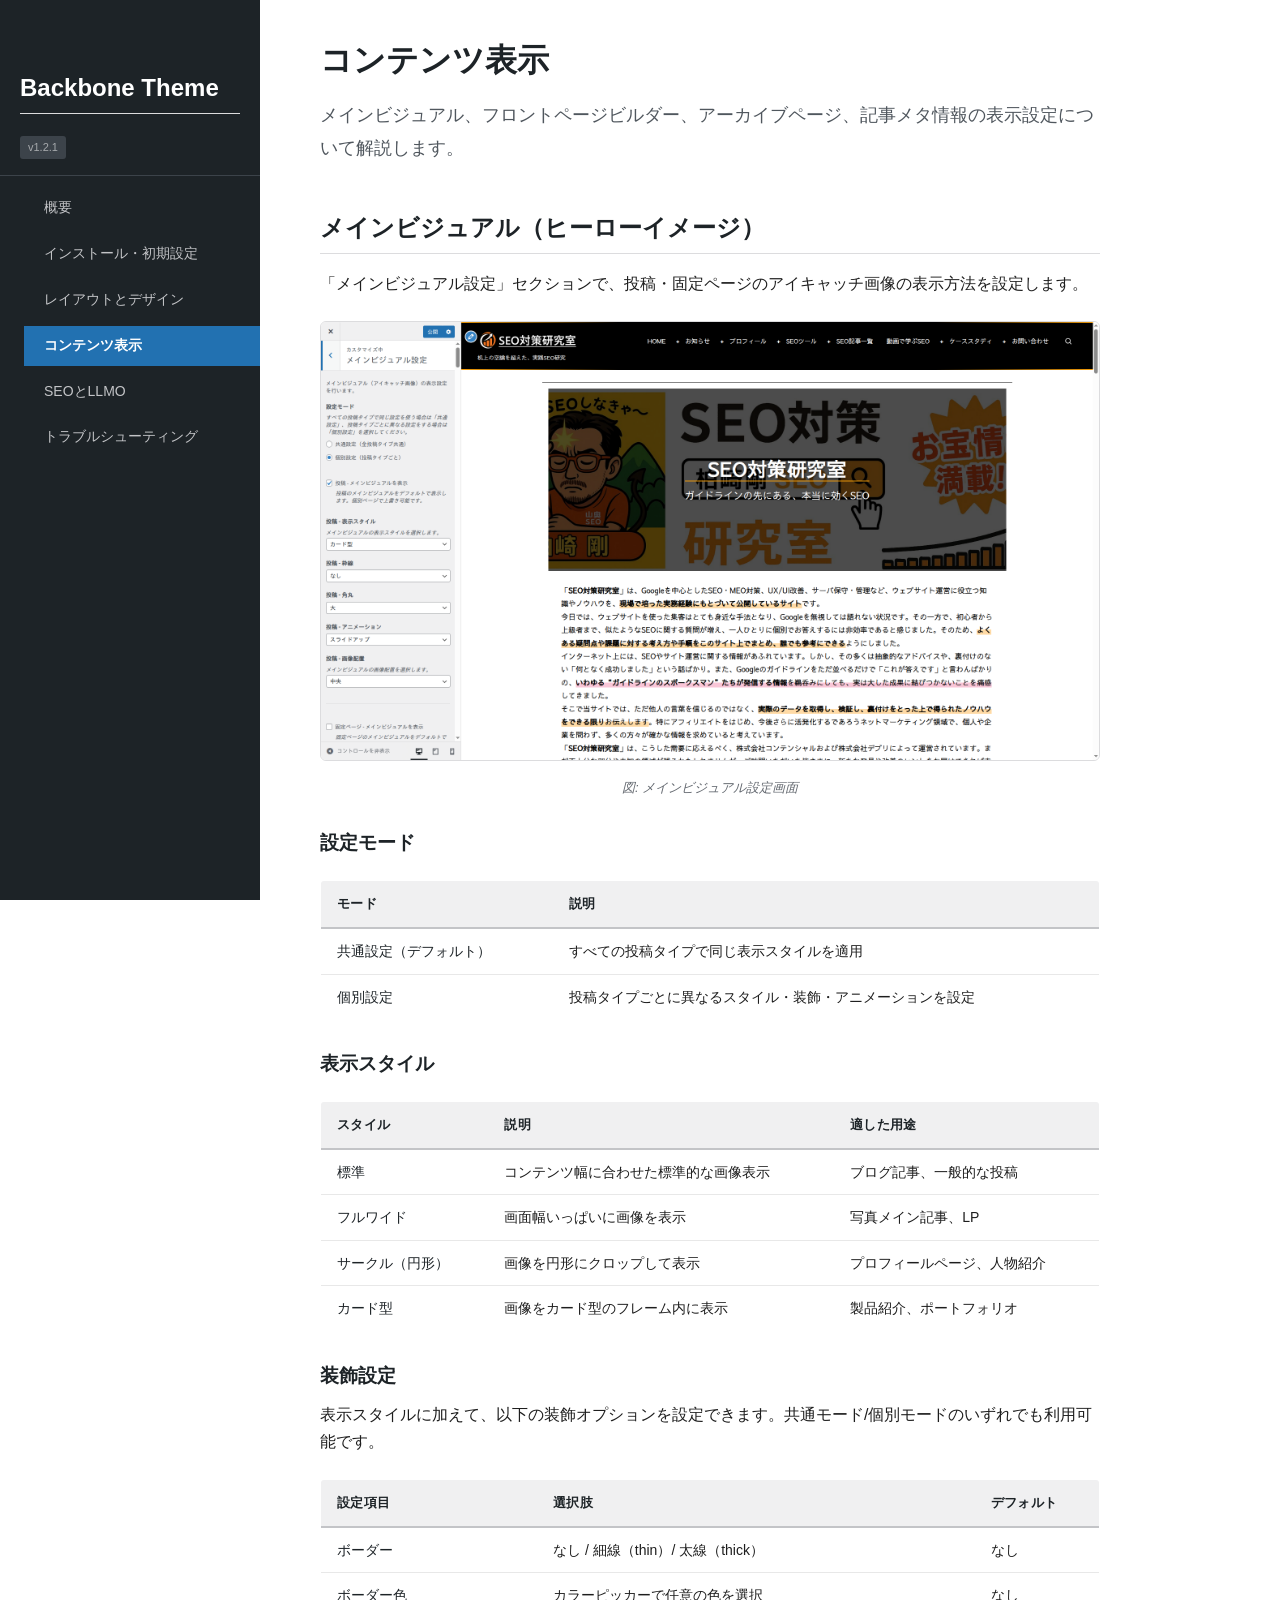
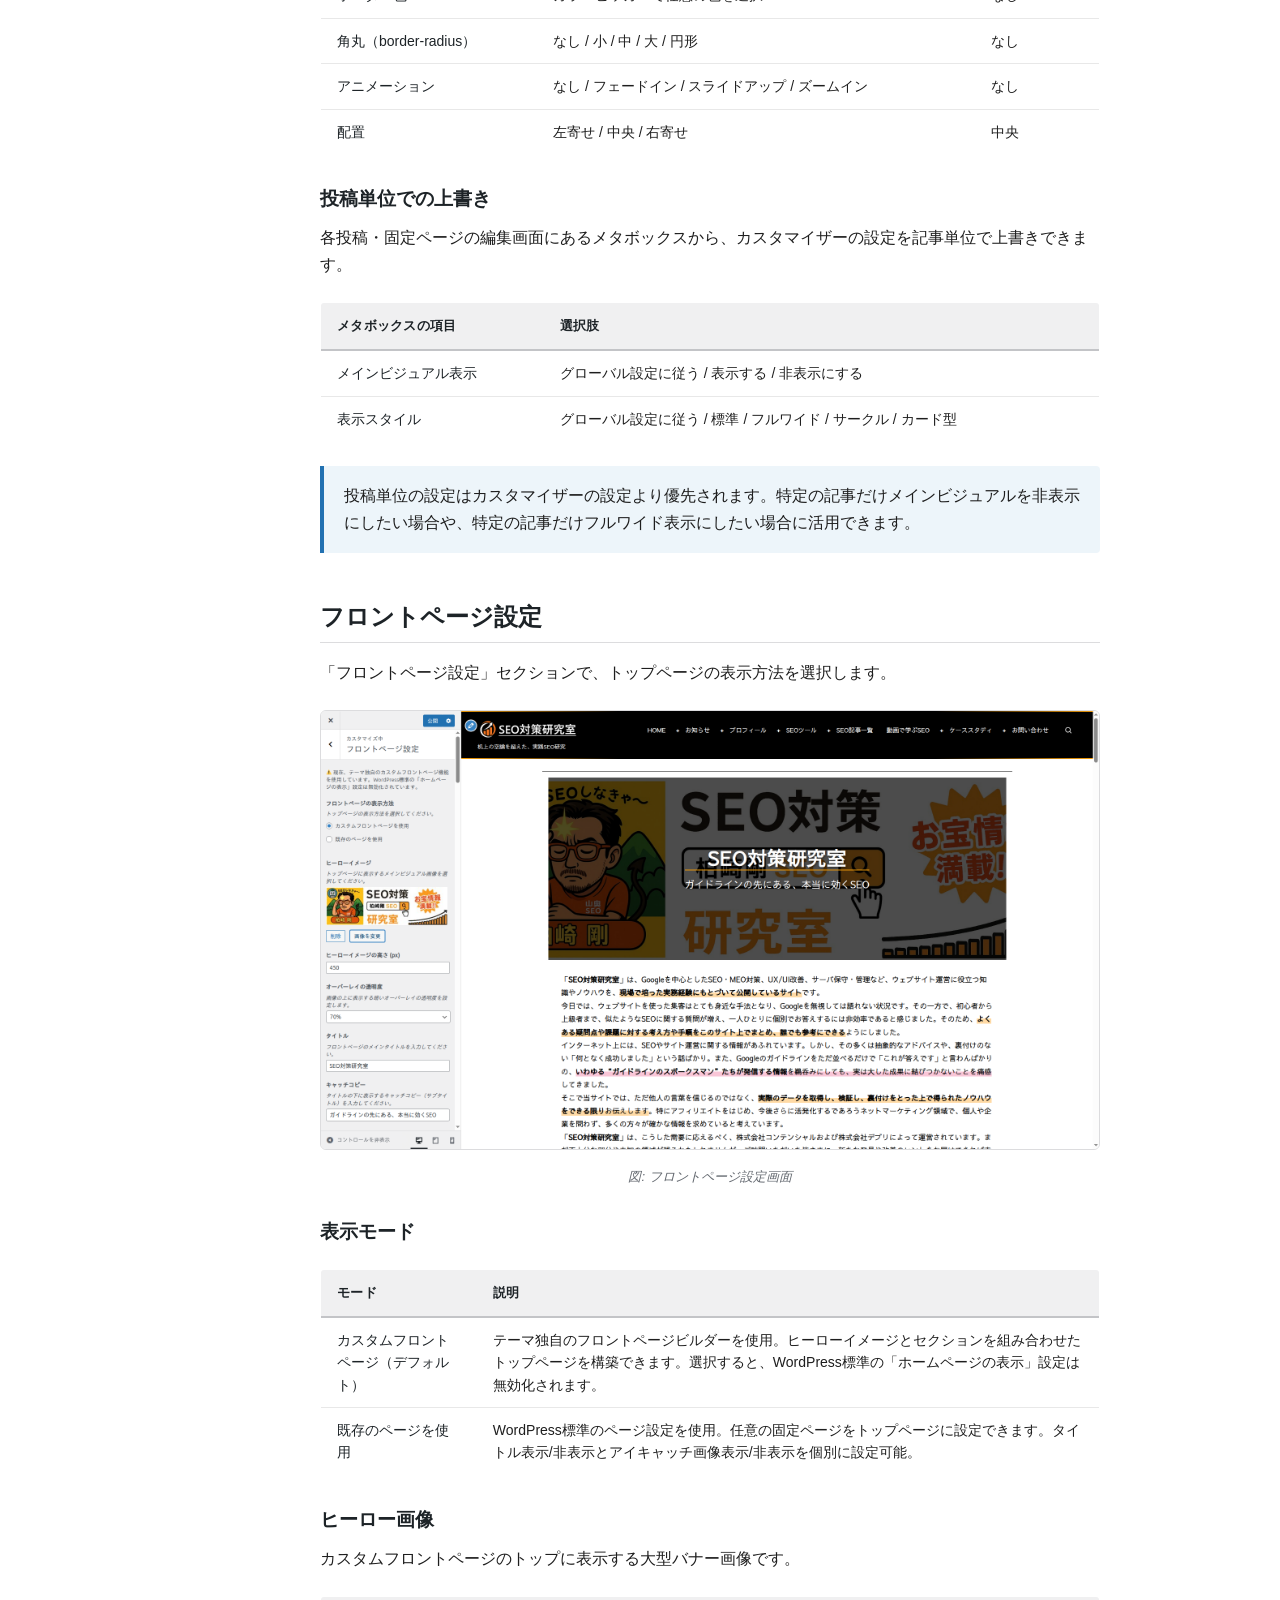
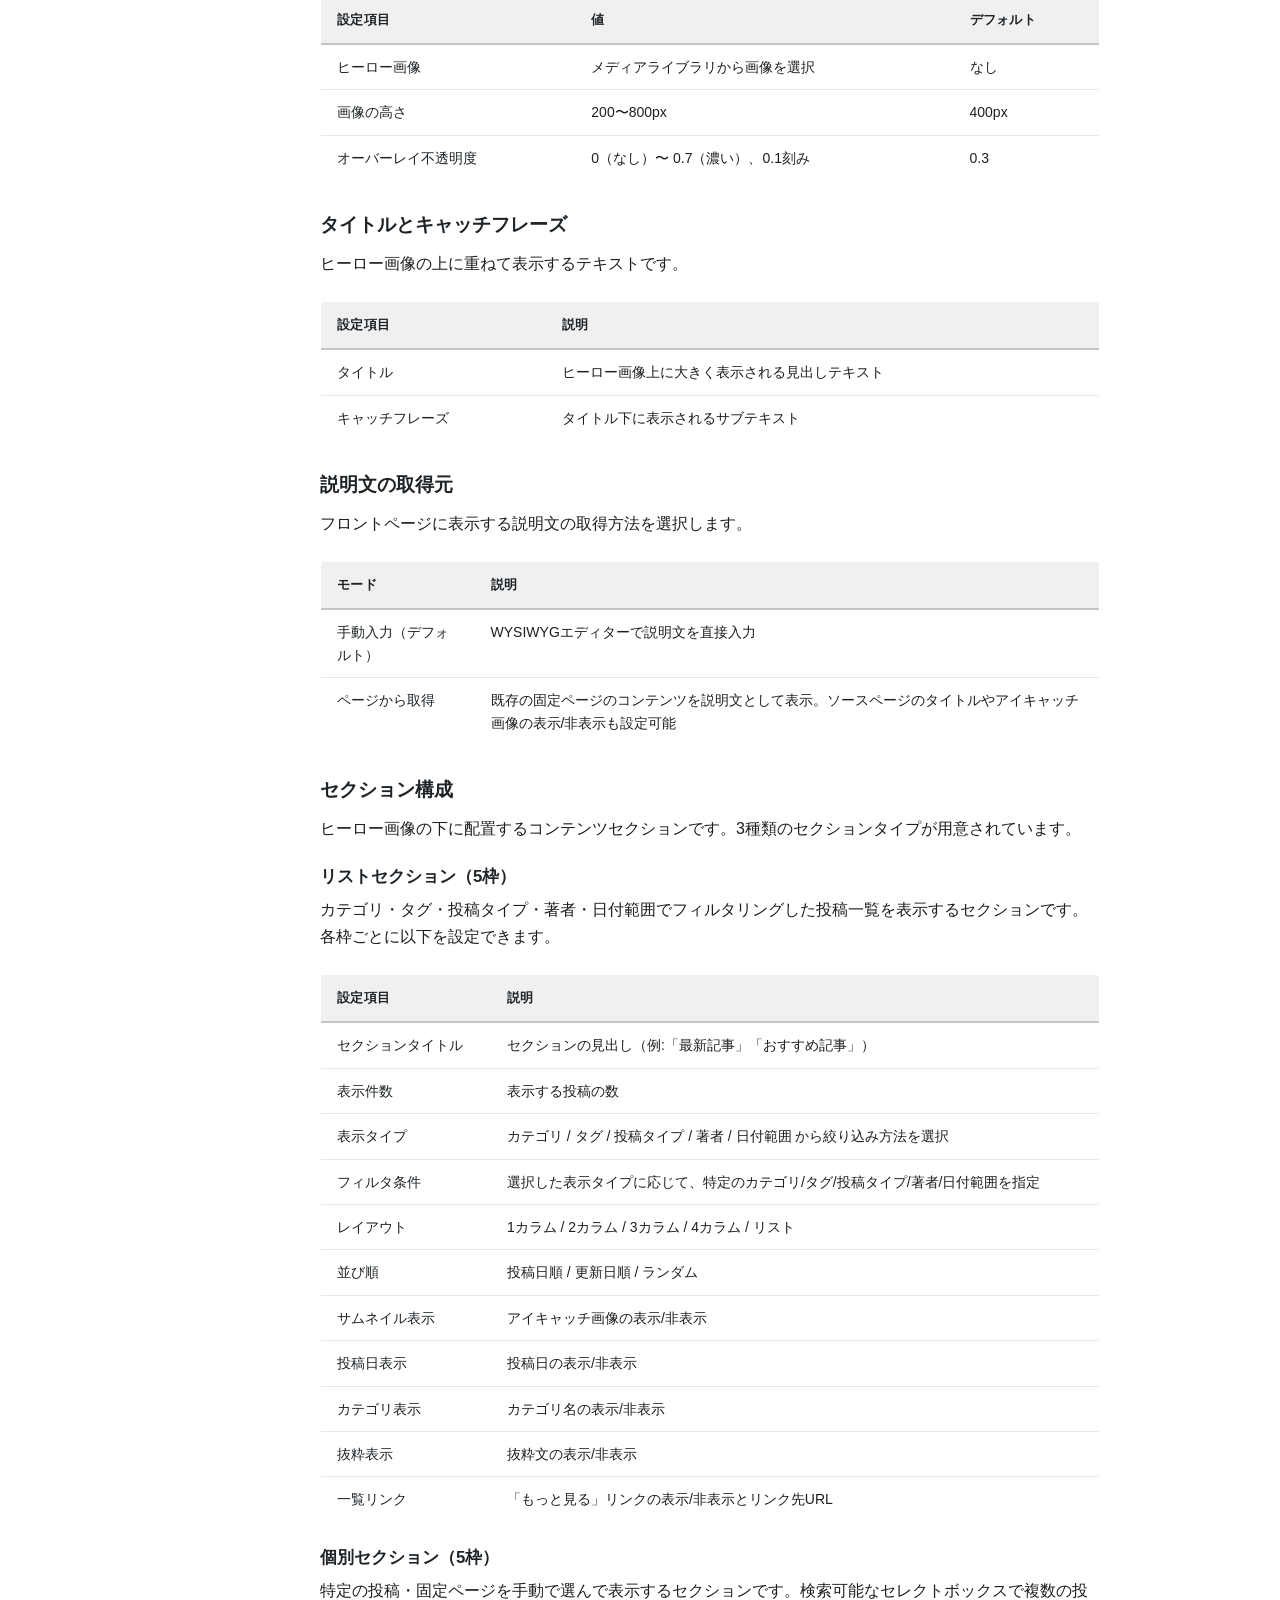
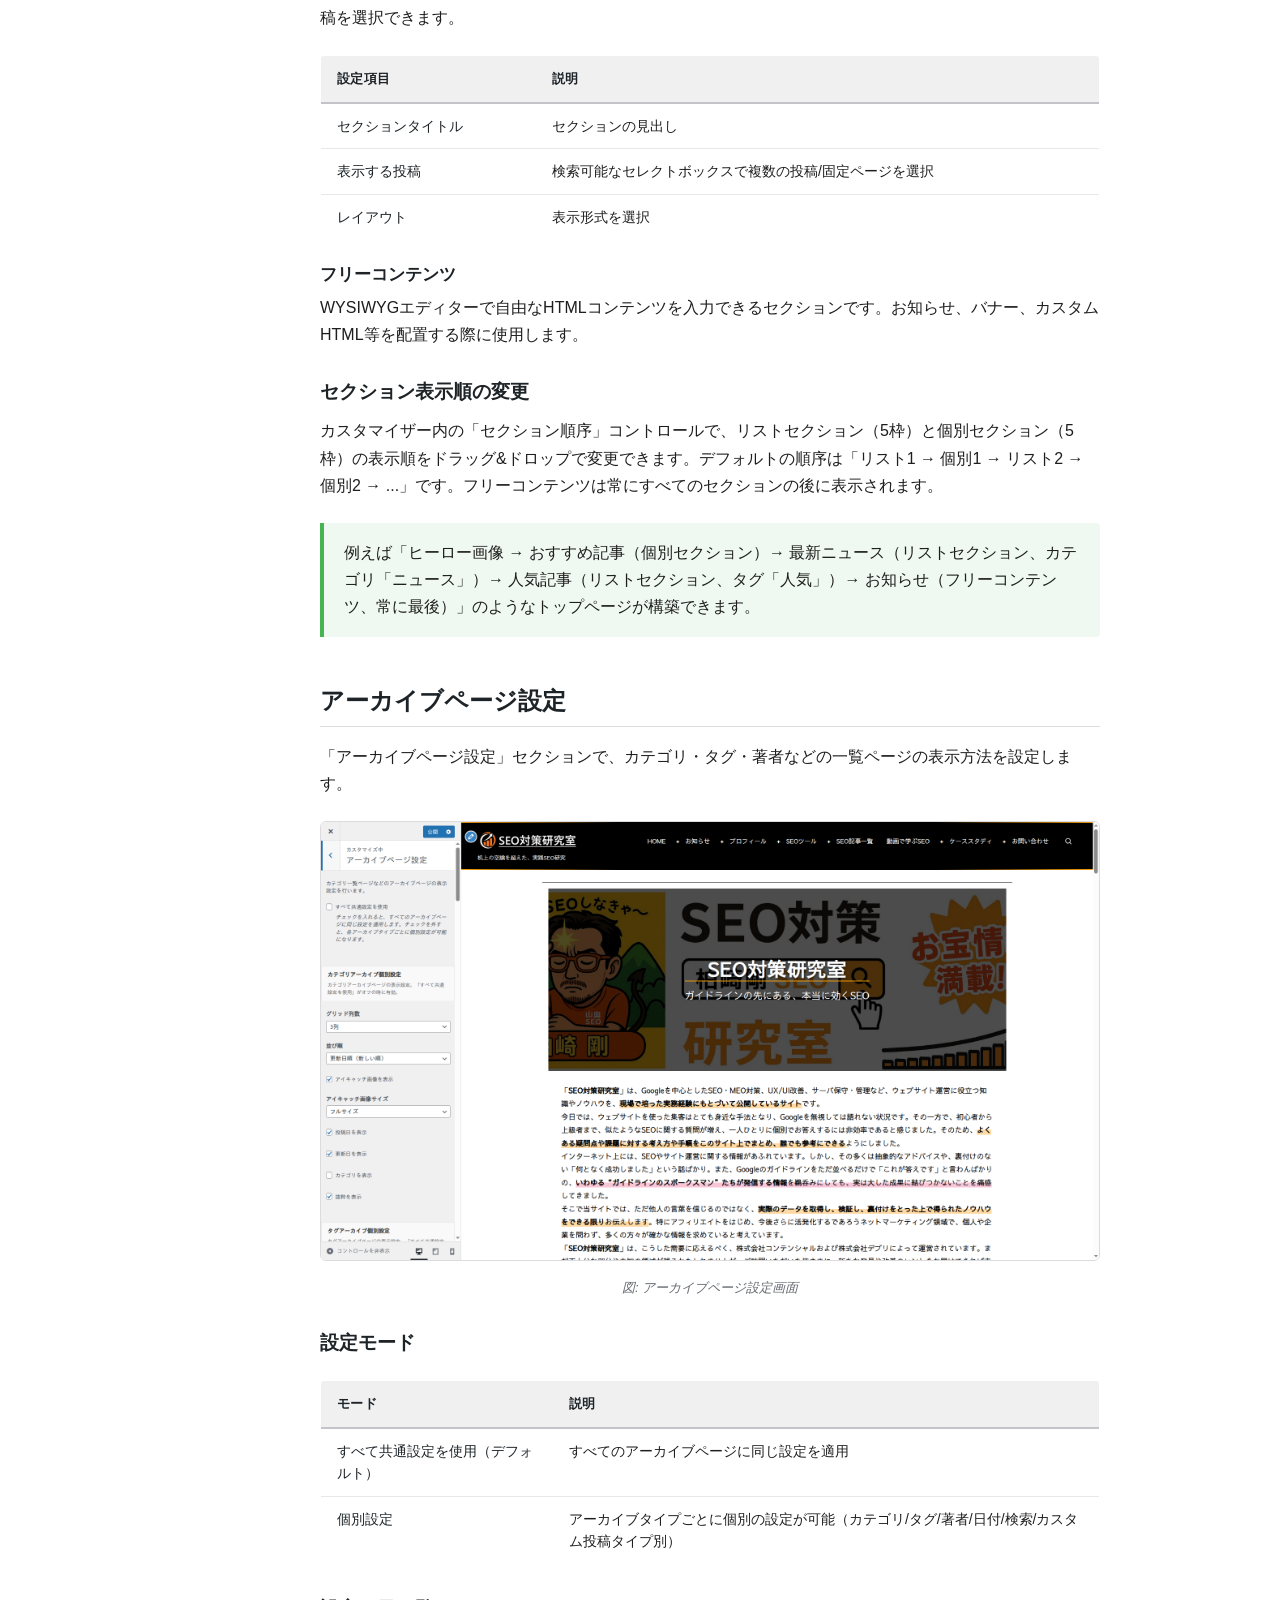
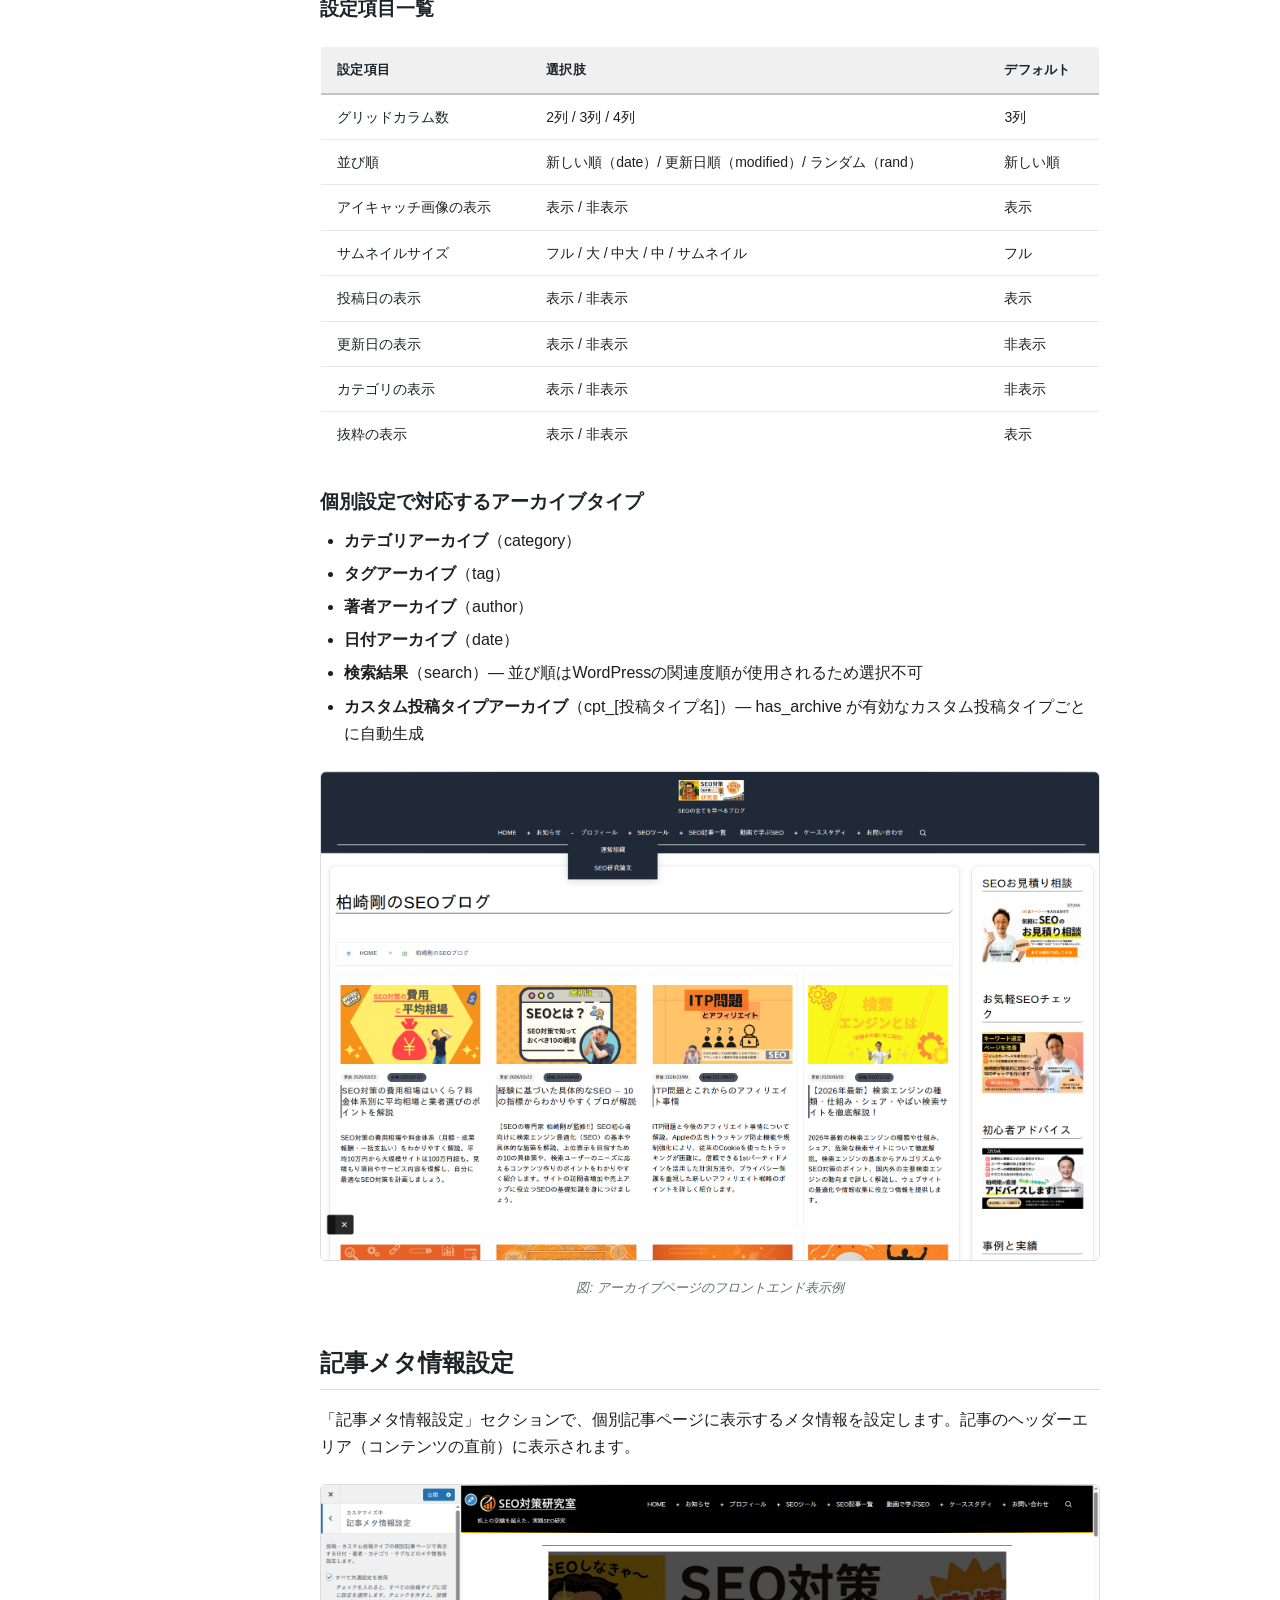
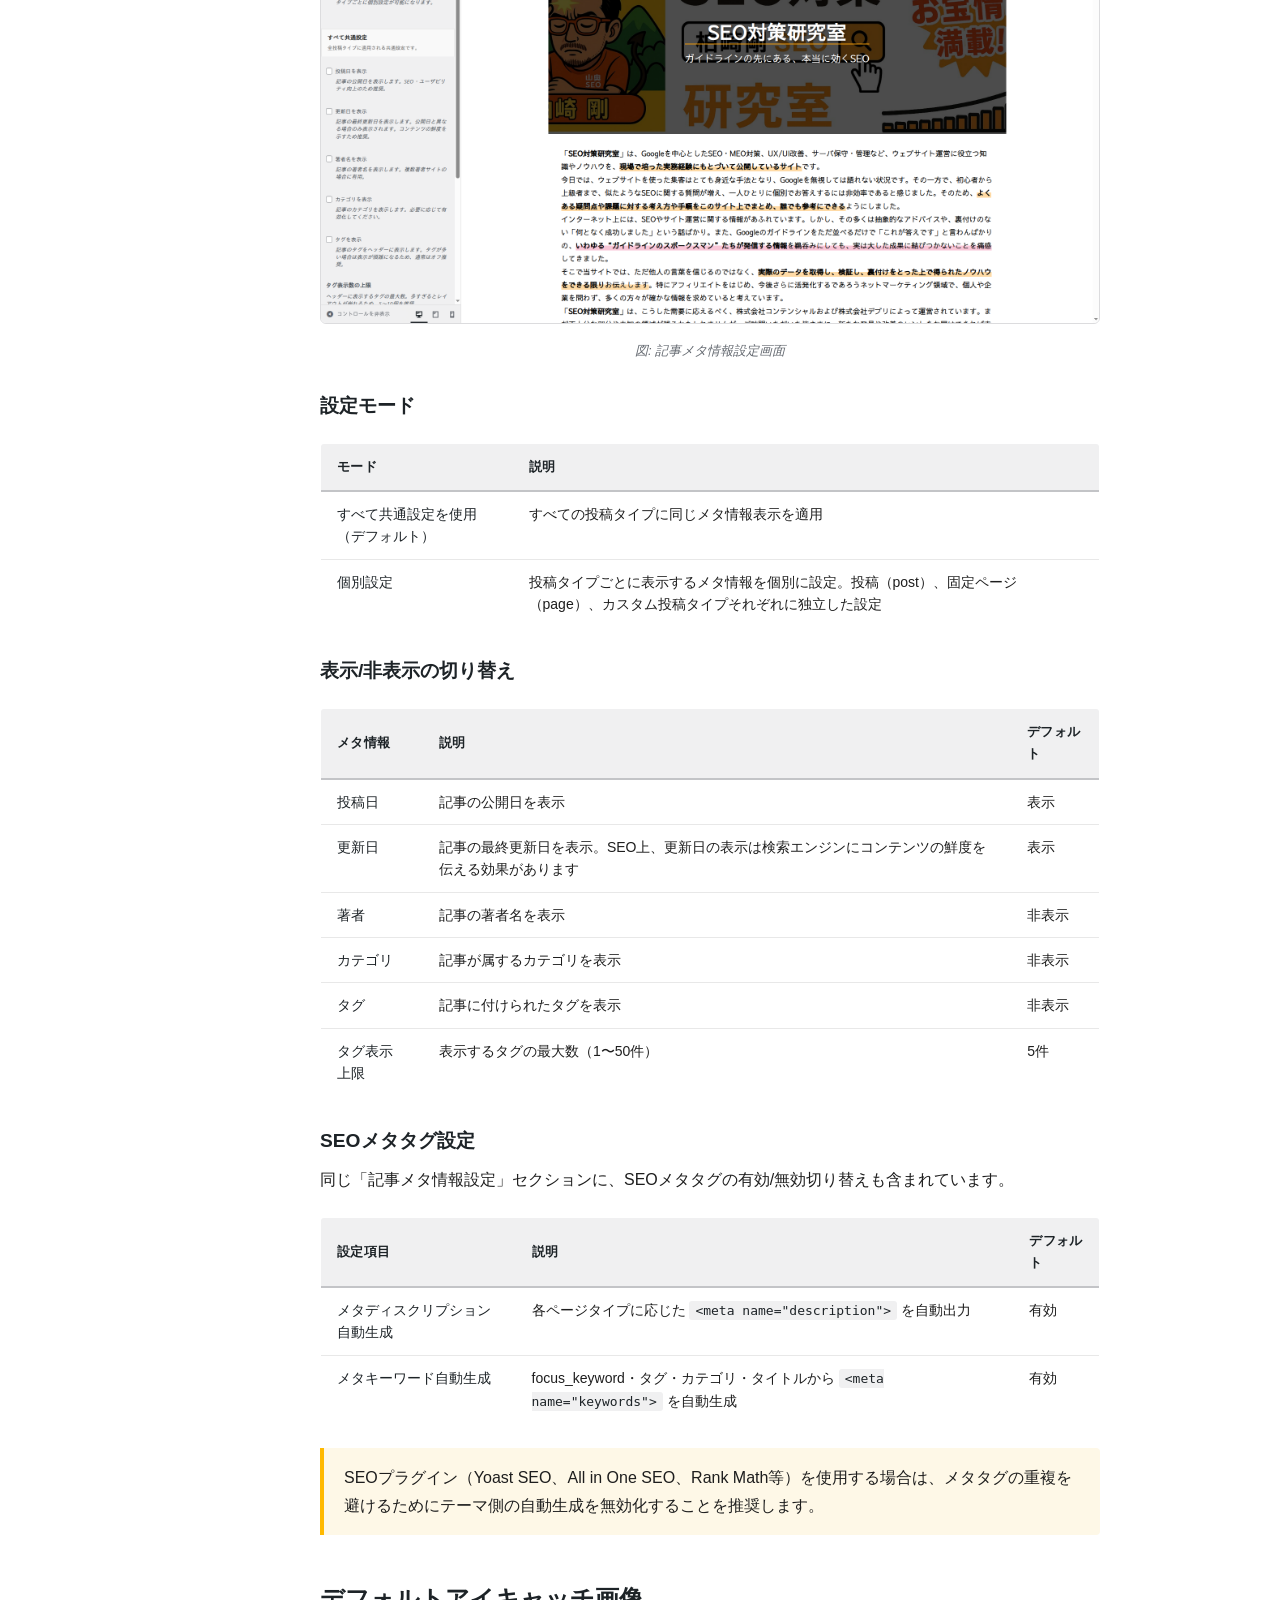
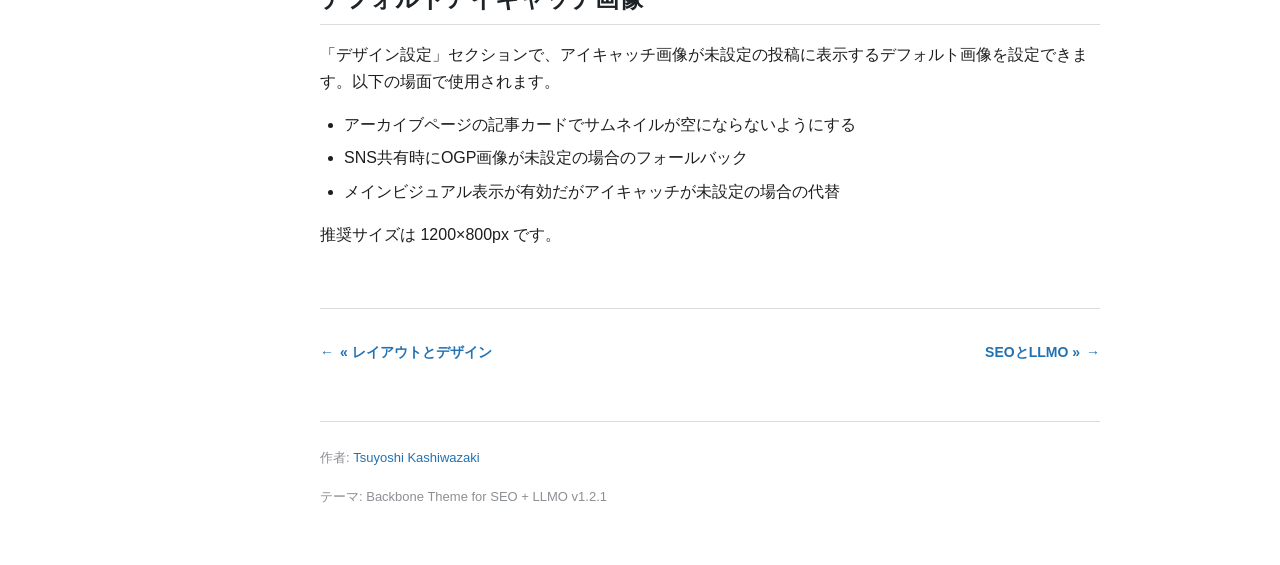
==== commit 980d1a78: "Update to v1.2.1 - メタディスクリプションが日本語で25文字に切り詰められる問題を修正 - メタディスクリプション末尾に不要な「...」が付く問題を修正（バイト数と文字数の判定不一致" ====
--- a/docs/content-display.html
+++ b/docs/content-display.html
@@ -11,7 +11,7 @@
     <nav class="sidebar">
         <div class="sidebar-header">
             <h2 style="color:#fff;">Backbone Theme</h2>
-            <span class="version">v1.2.0</span>
+            <span class="version">v1.2.1</span>
             <img src="images/main-visual.png" alt="" style="width:100%;border-radius:4px;margin-top:8px;">
         </div>
         <ul>
@@ -371,7 +371,7 @@
 
         <footer class="manual-footer">
             <p>作者: <a href="https://www.tsuyoshikashiwazaki.jp/profile/" target="_blank" rel="noopener">Tsuyoshi Kashiwazaki</a></p>
-            <p>テーマ: Backbone Theme for SEO + LLMO v1.2.0</p>
+            <p>テーマ: Backbone Theme for SEO + LLMO v1.2.1</p>
         </footer>
     </main>
 
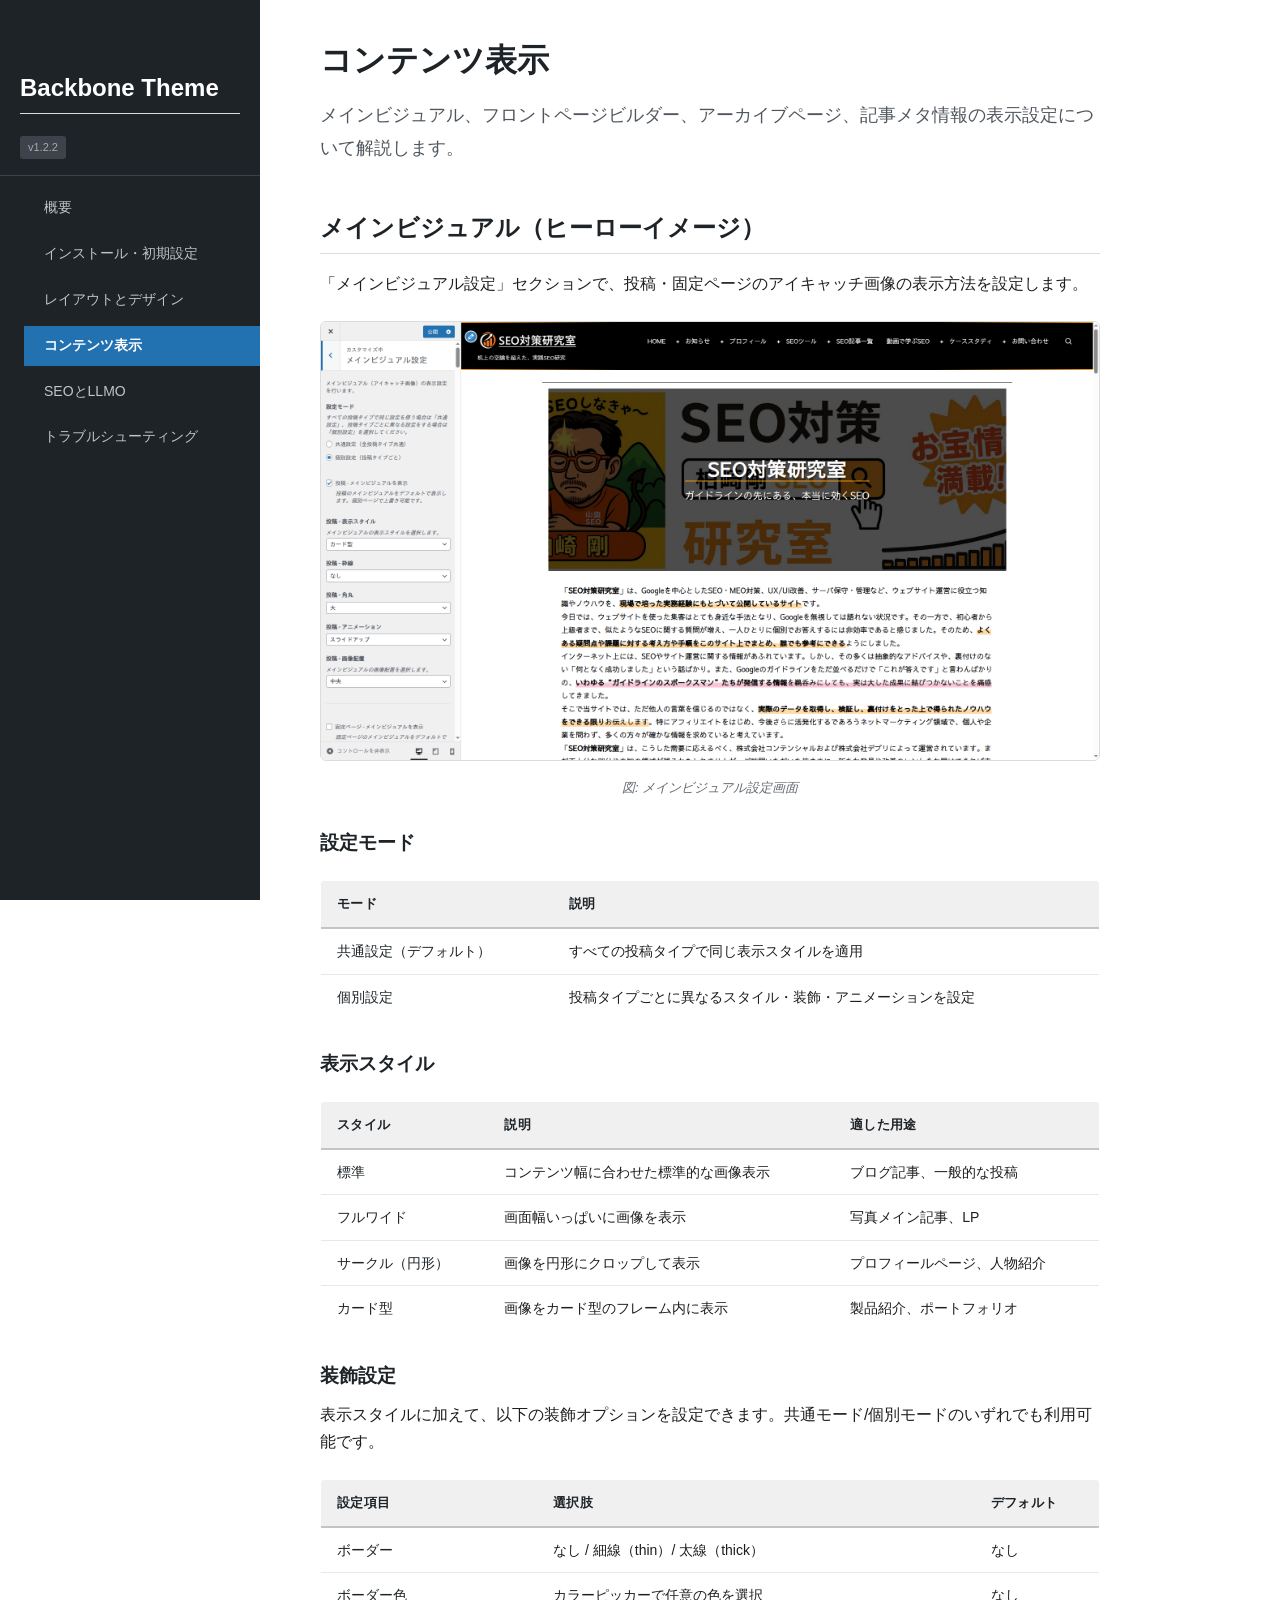
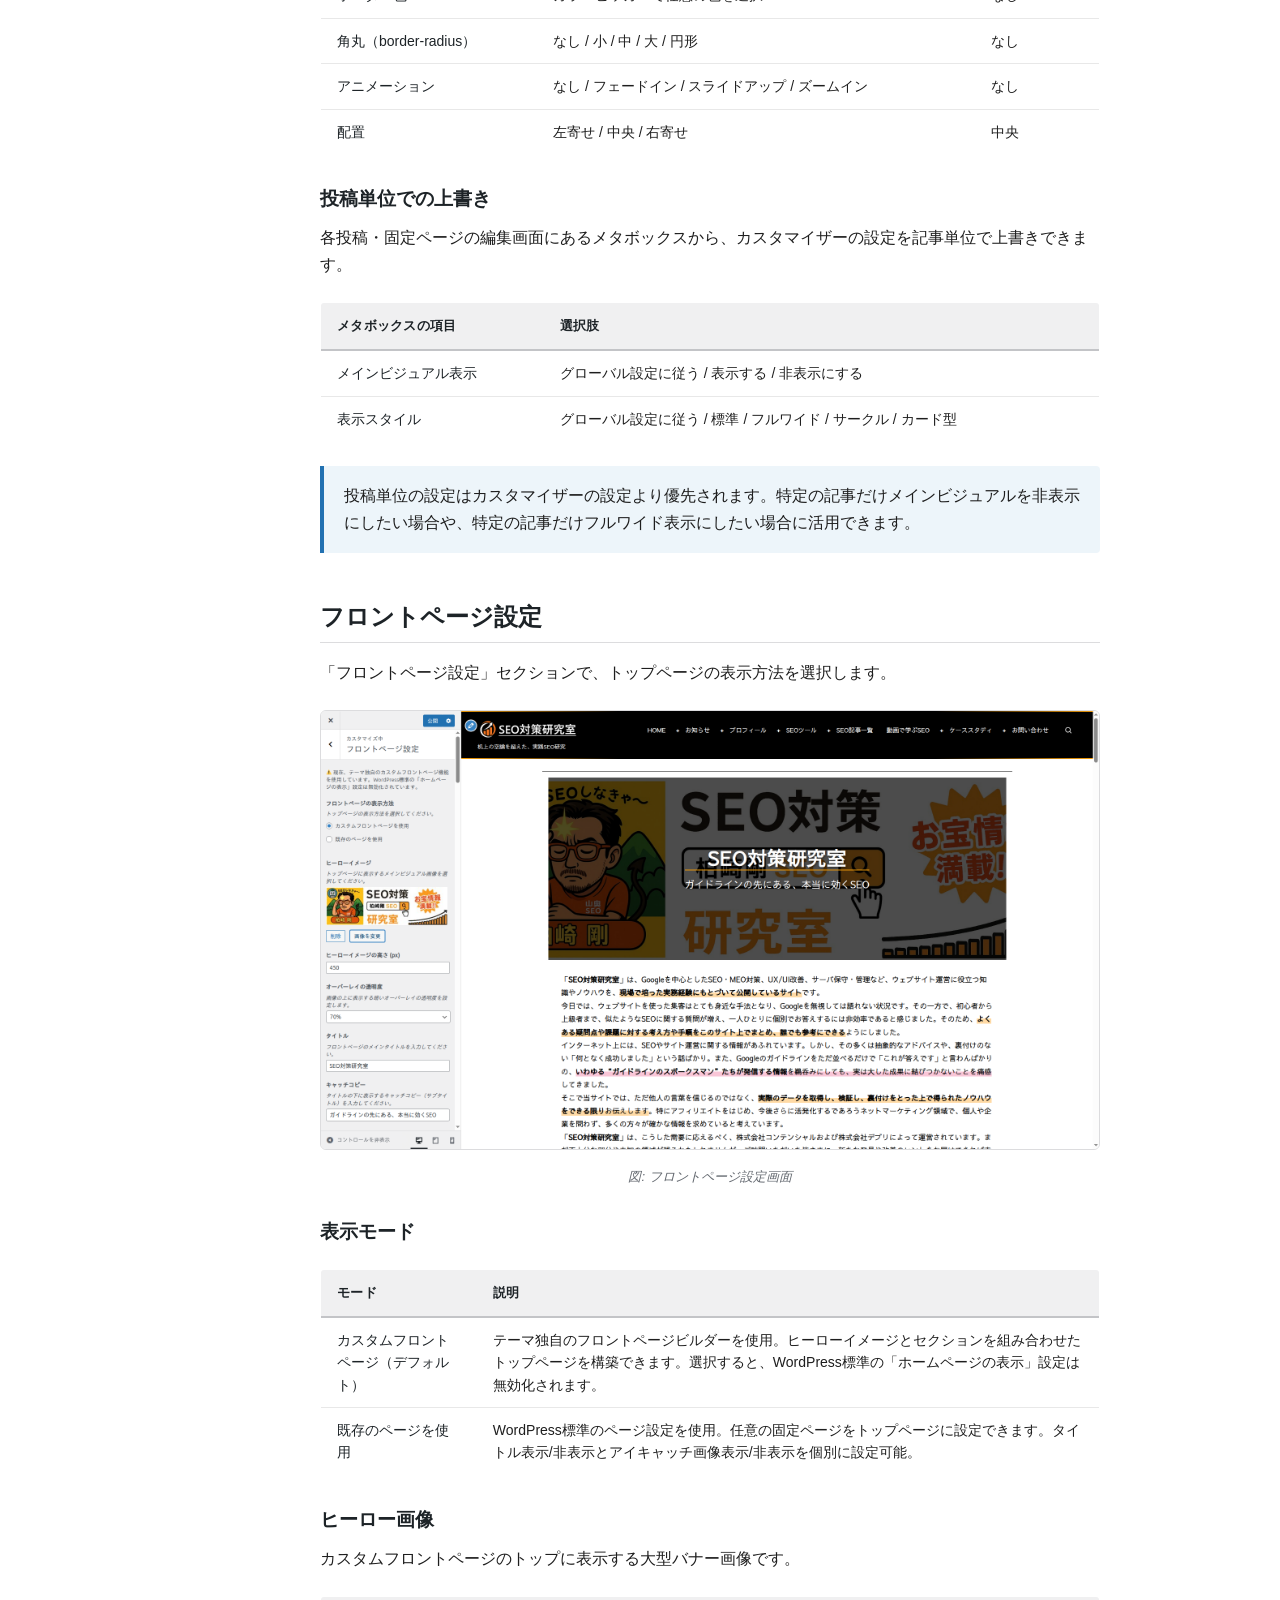
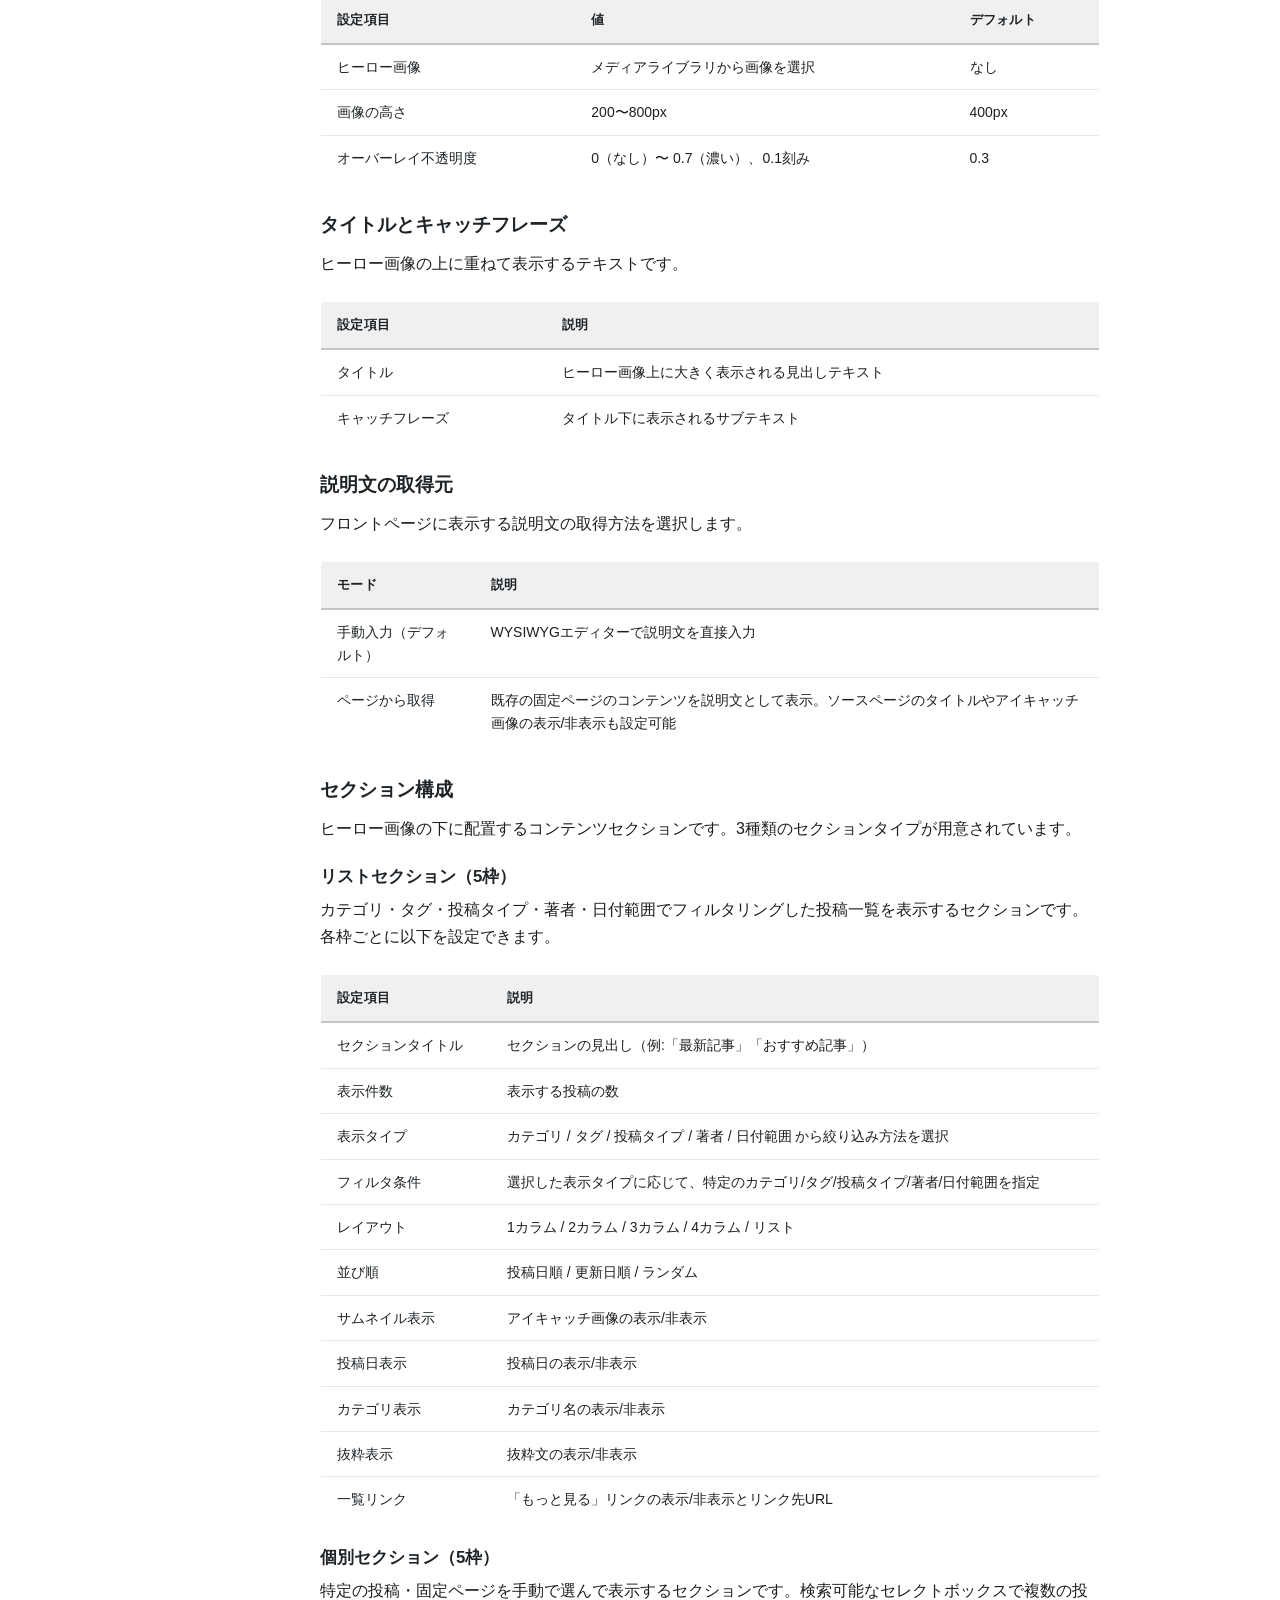
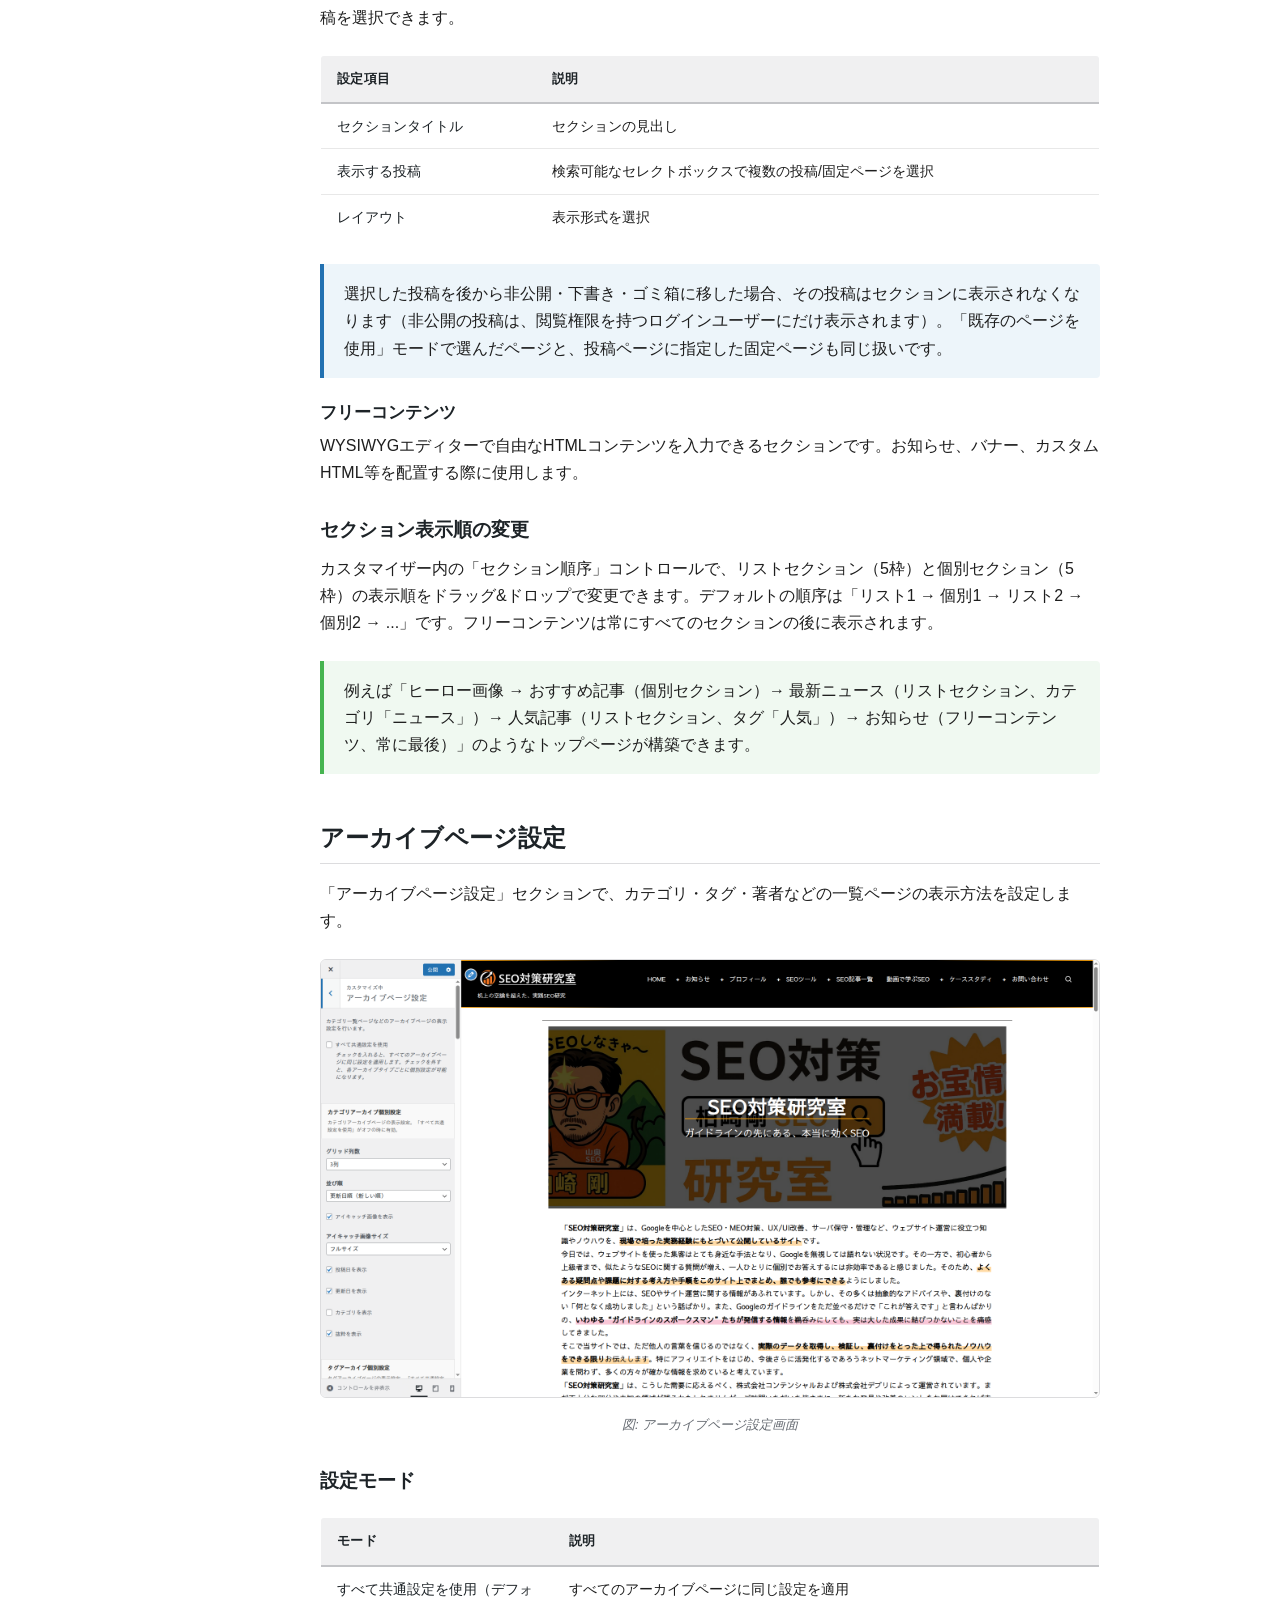
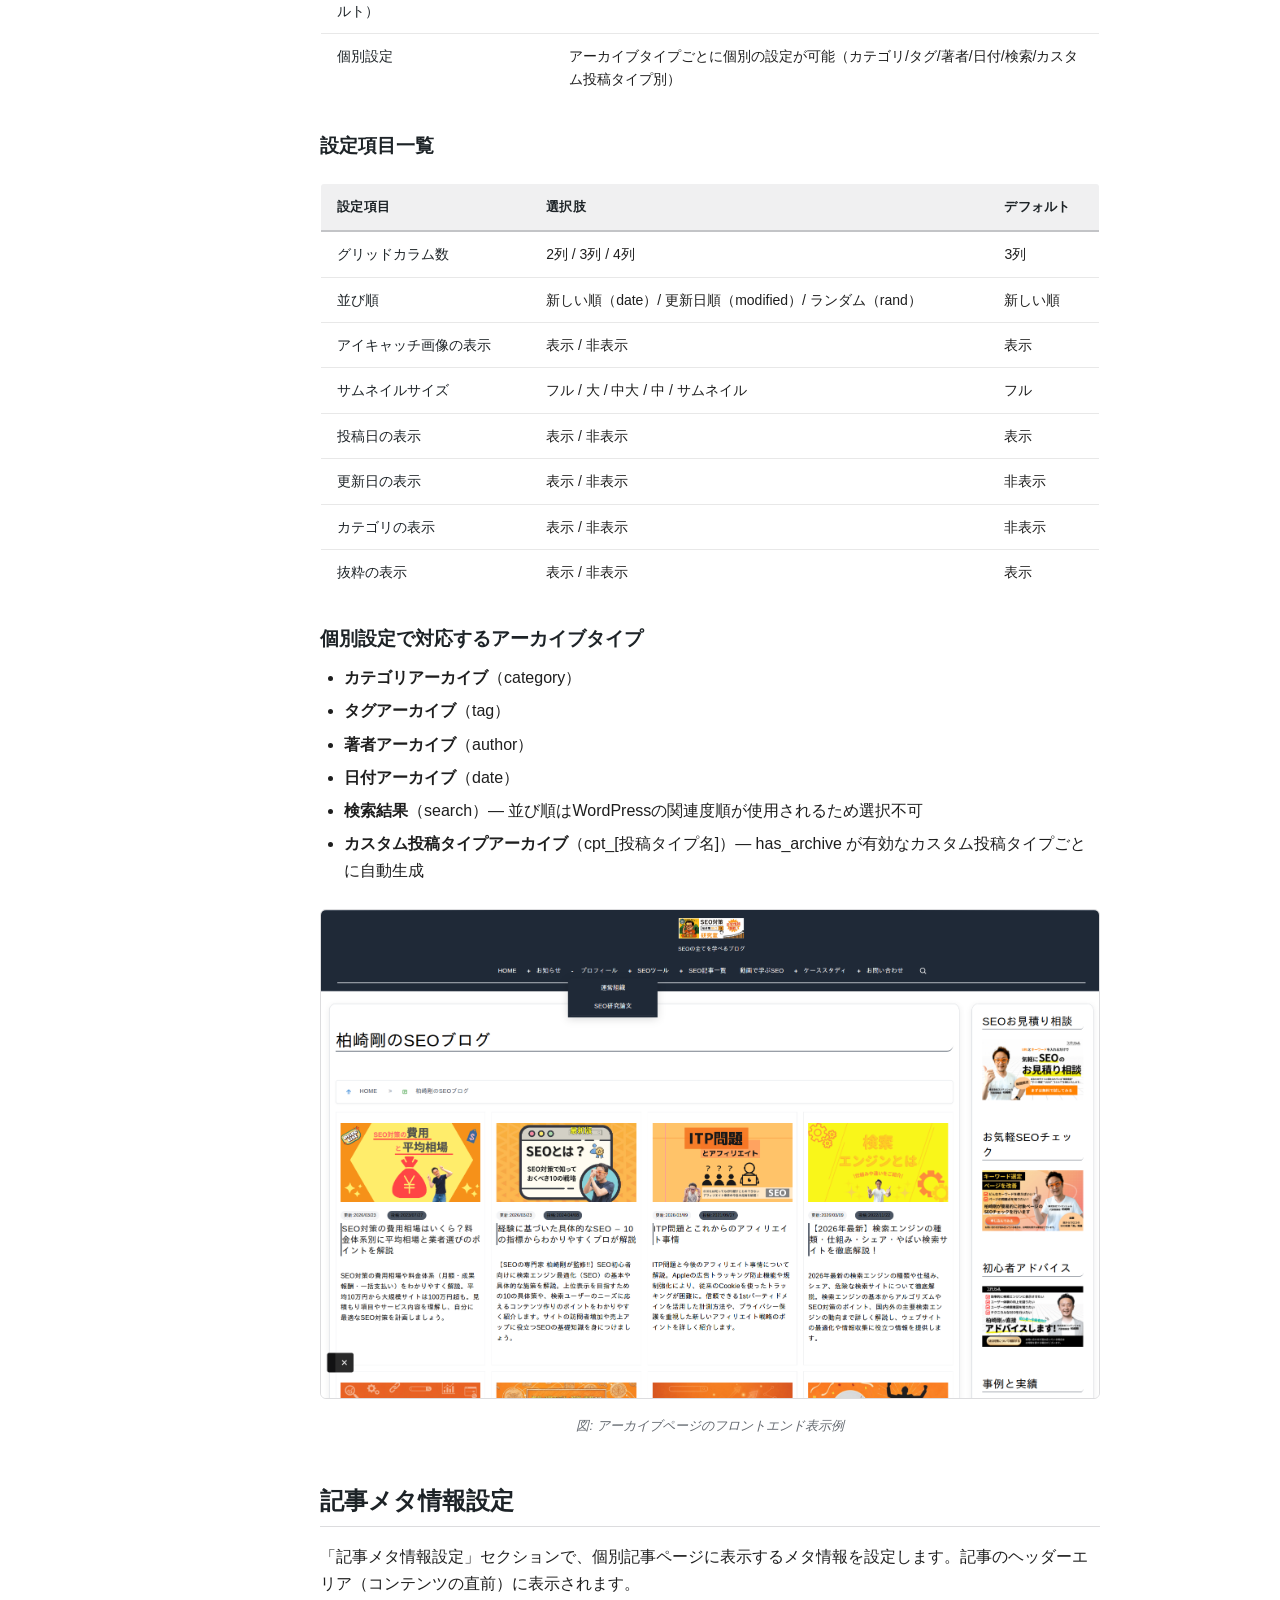
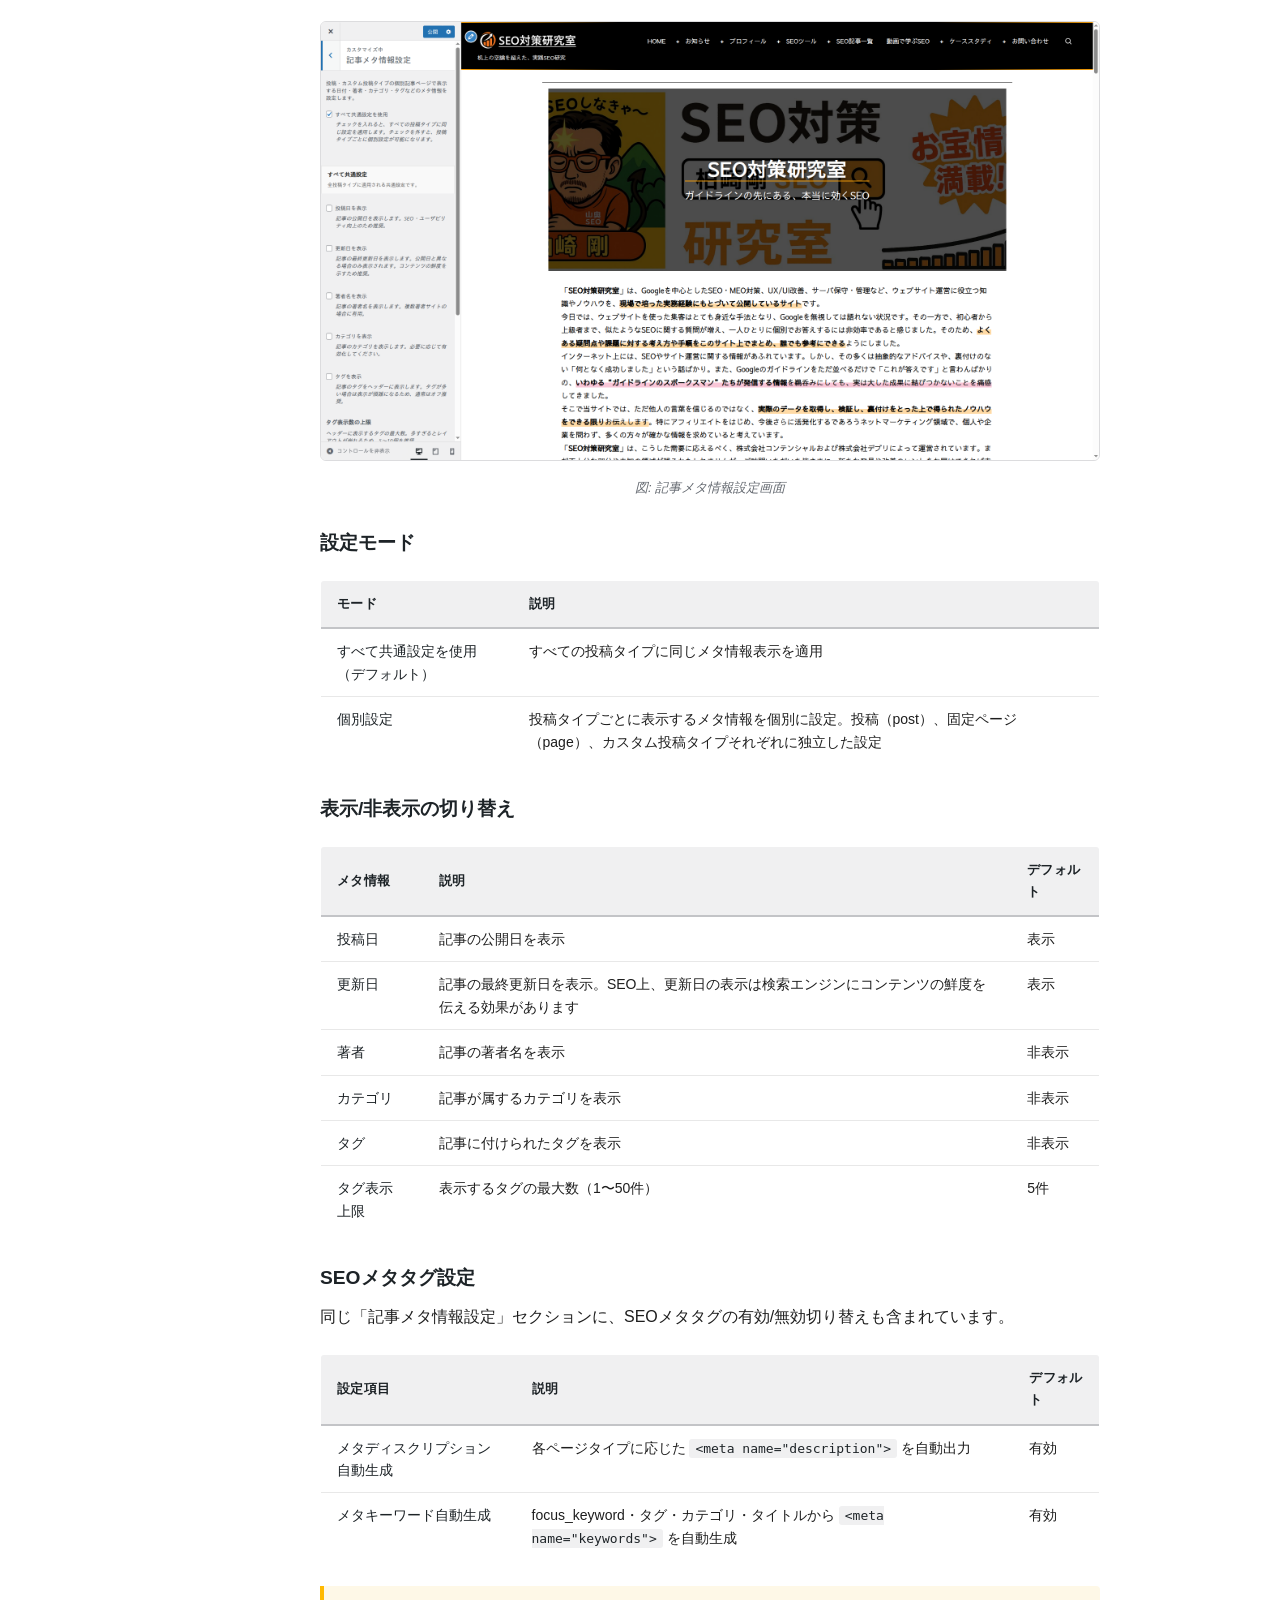
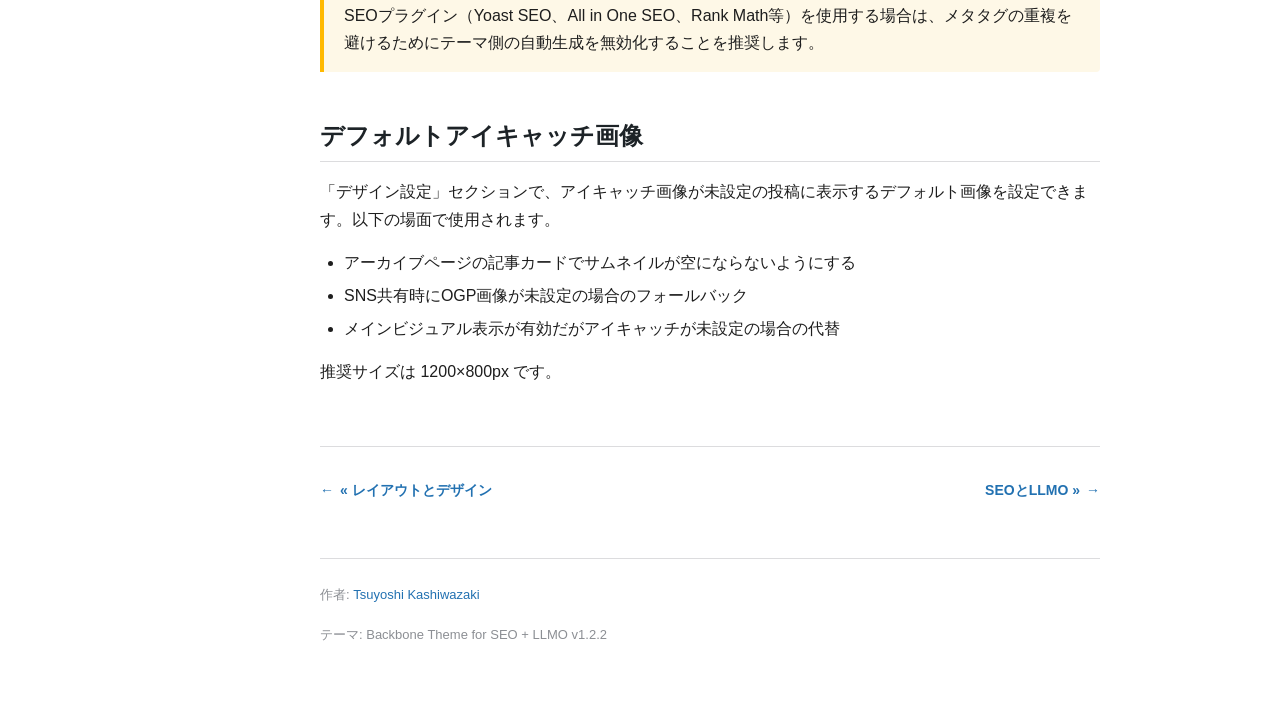
==== commit d05f347e: "Update to v1.2.2 - カスタマイザーに「追加タグ」セクションを追加（<head>内・<body>直後・</body>直前にタグを出力、全体共通／トップページのみ） - パスワード保護さ" ====
--- a/docs/content-display.html
+++ b/docs/content-display.html
@@ -11,7 +11,7 @@
     <nav class="sidebar">
         <div class="sidebar-header">
             <h2 style="color:#fff;">Backbone Theme</h2>
-            <span class="version">v1.2.1</span>
+            <span class="version">v1.2.2</span>
             <img src="images/main-visual.png" alt="" style="width:100%;border-radius:4px;margin-top:8px;">
         </div>
         <ul>
@@ -219,6 +219,9 @@
                     <tr><td>レイアウト</td><td>表示形式を選択</td></tr>
                 </tbody>
             </table>
+            <div class="callout callout-note">
+                <p>選択した投稿を後から非公開・下書き・ゴミ箱に移した場合、その投稿はセクションに表示されなくなります（非公開の投稿は、閲覧権限を持つログインユーザーにだけ表示されます）。「既存のページを使用」モードで選んだページと、投稿ページに指定した固定ページも同じ扱いです。</p>
+            </div>
 
             <h4>フリーコンテンツ</h4>
             <p>WYSIWYGエディターで自由なHTMLコンテンツを入力できるセクションです。お知らせ、バナー、カスタムHTML等を配置する際に使用します。</p>
@@ -371,7 +374,7 @@
 
         <footer class="manual-footer">
             <p>作者: <a href="https://www.tsuyoshikashiwazaki.jp/profile/" target="_blank" rel="noopener">Tsuyoshi Kashiwazaki</a></p>
-            <p>テーマ: Backbone Theme for SEO + LLMO v1.2.1</p>
+            <p>テーマ: Backbone Theme for SEO + LLMO v1.2.2</p>
         </footer>
     </main>
 
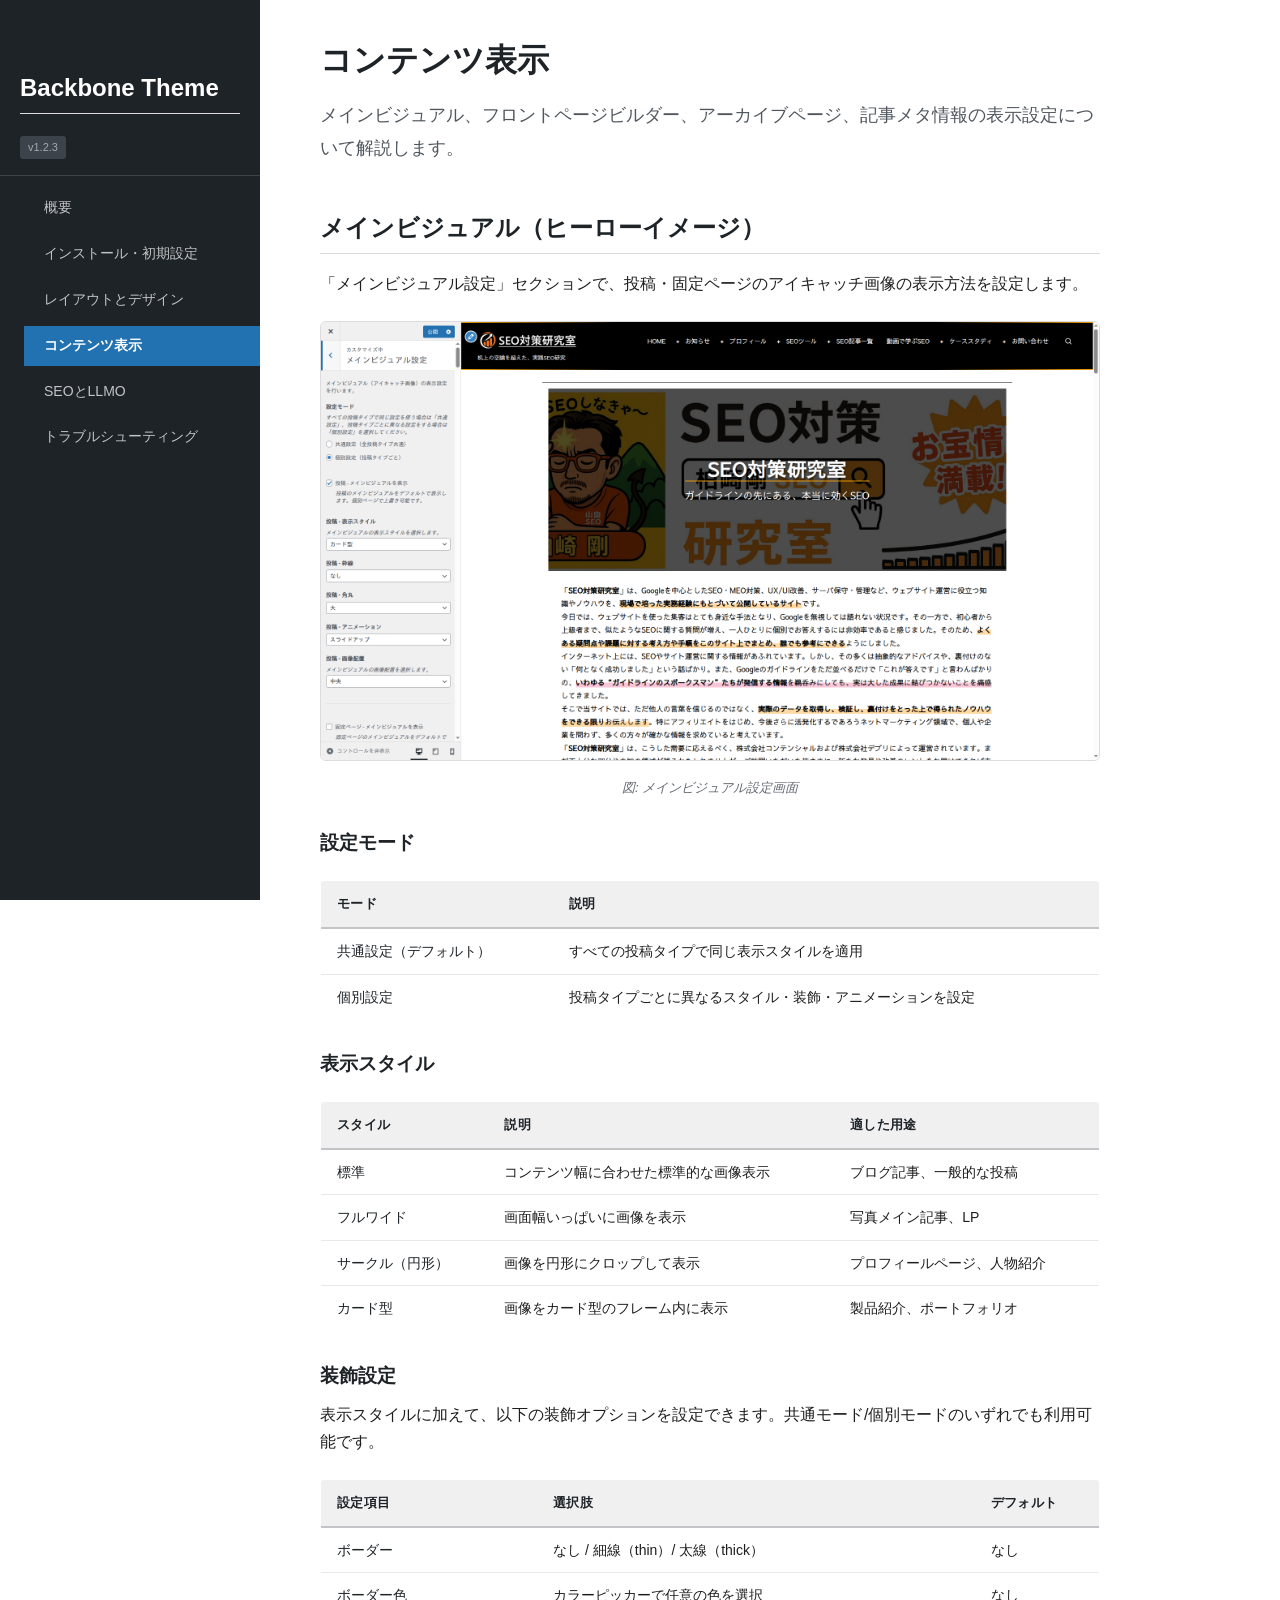
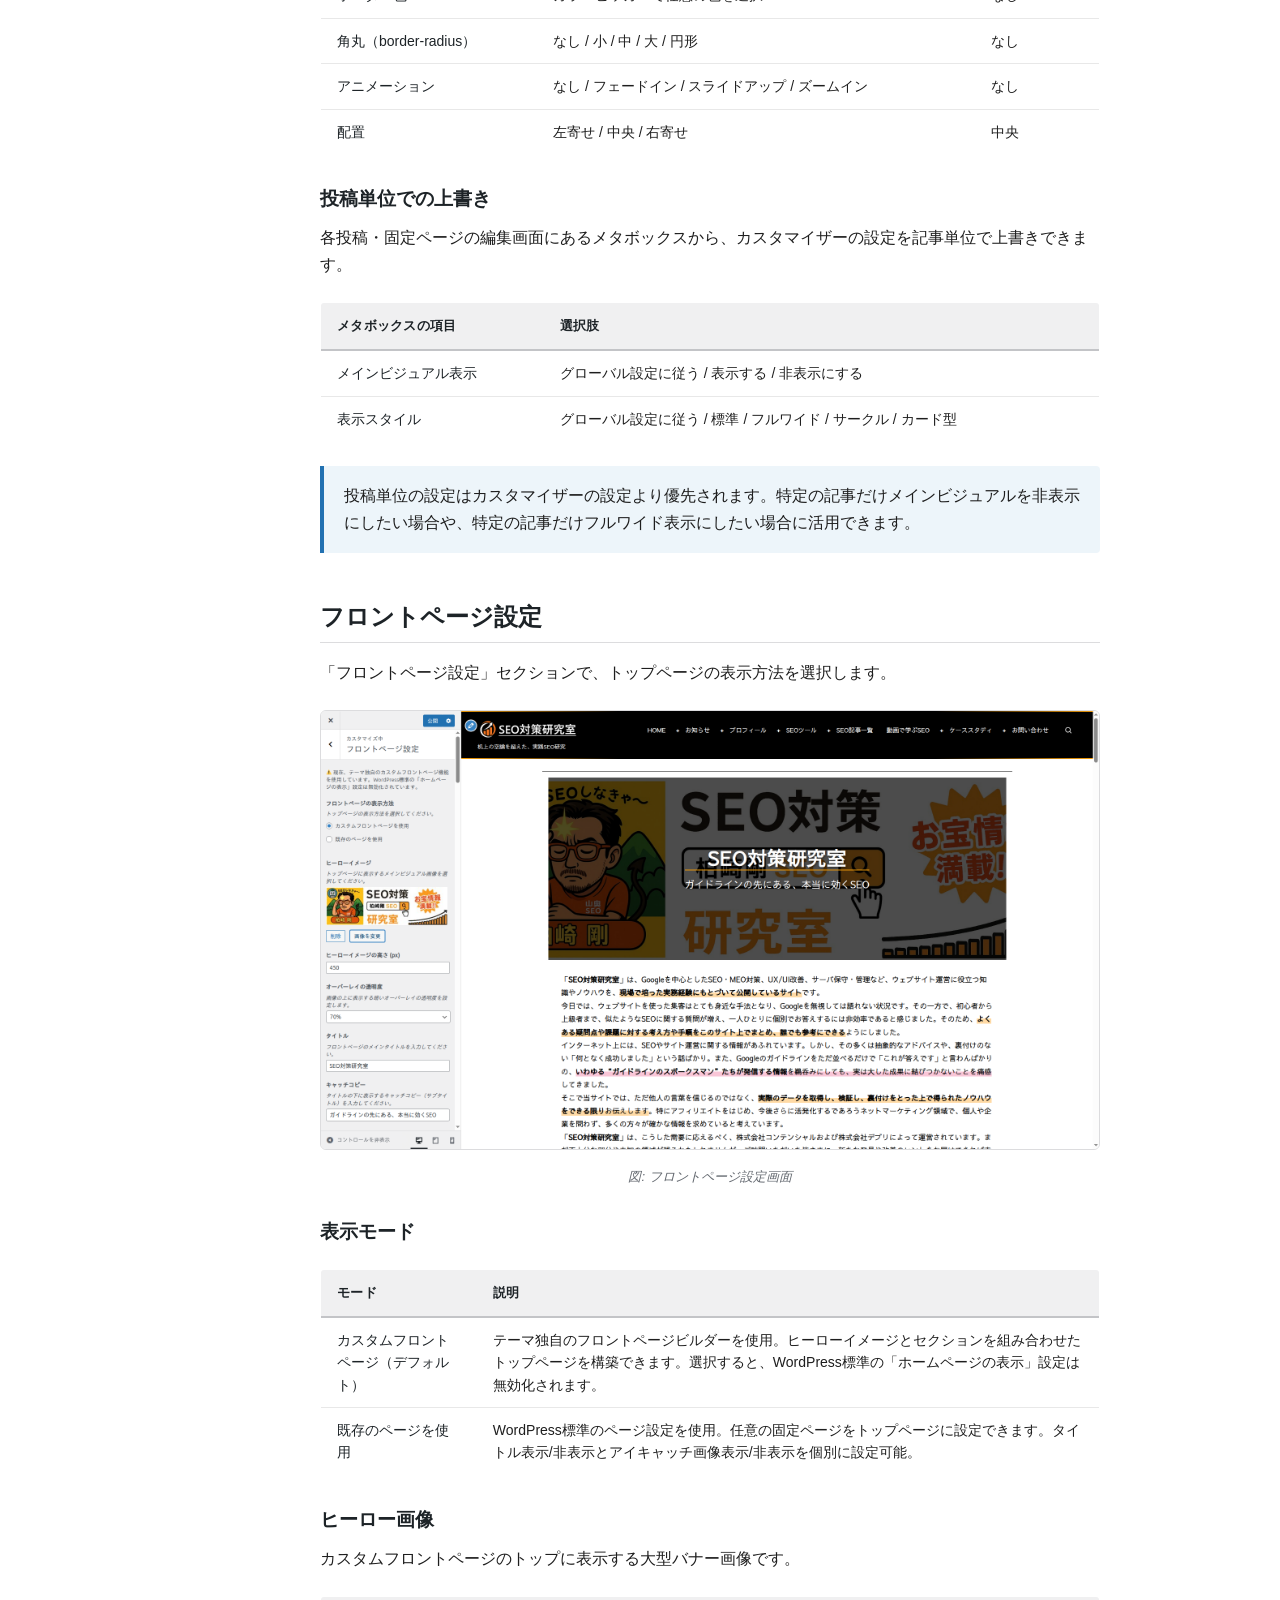
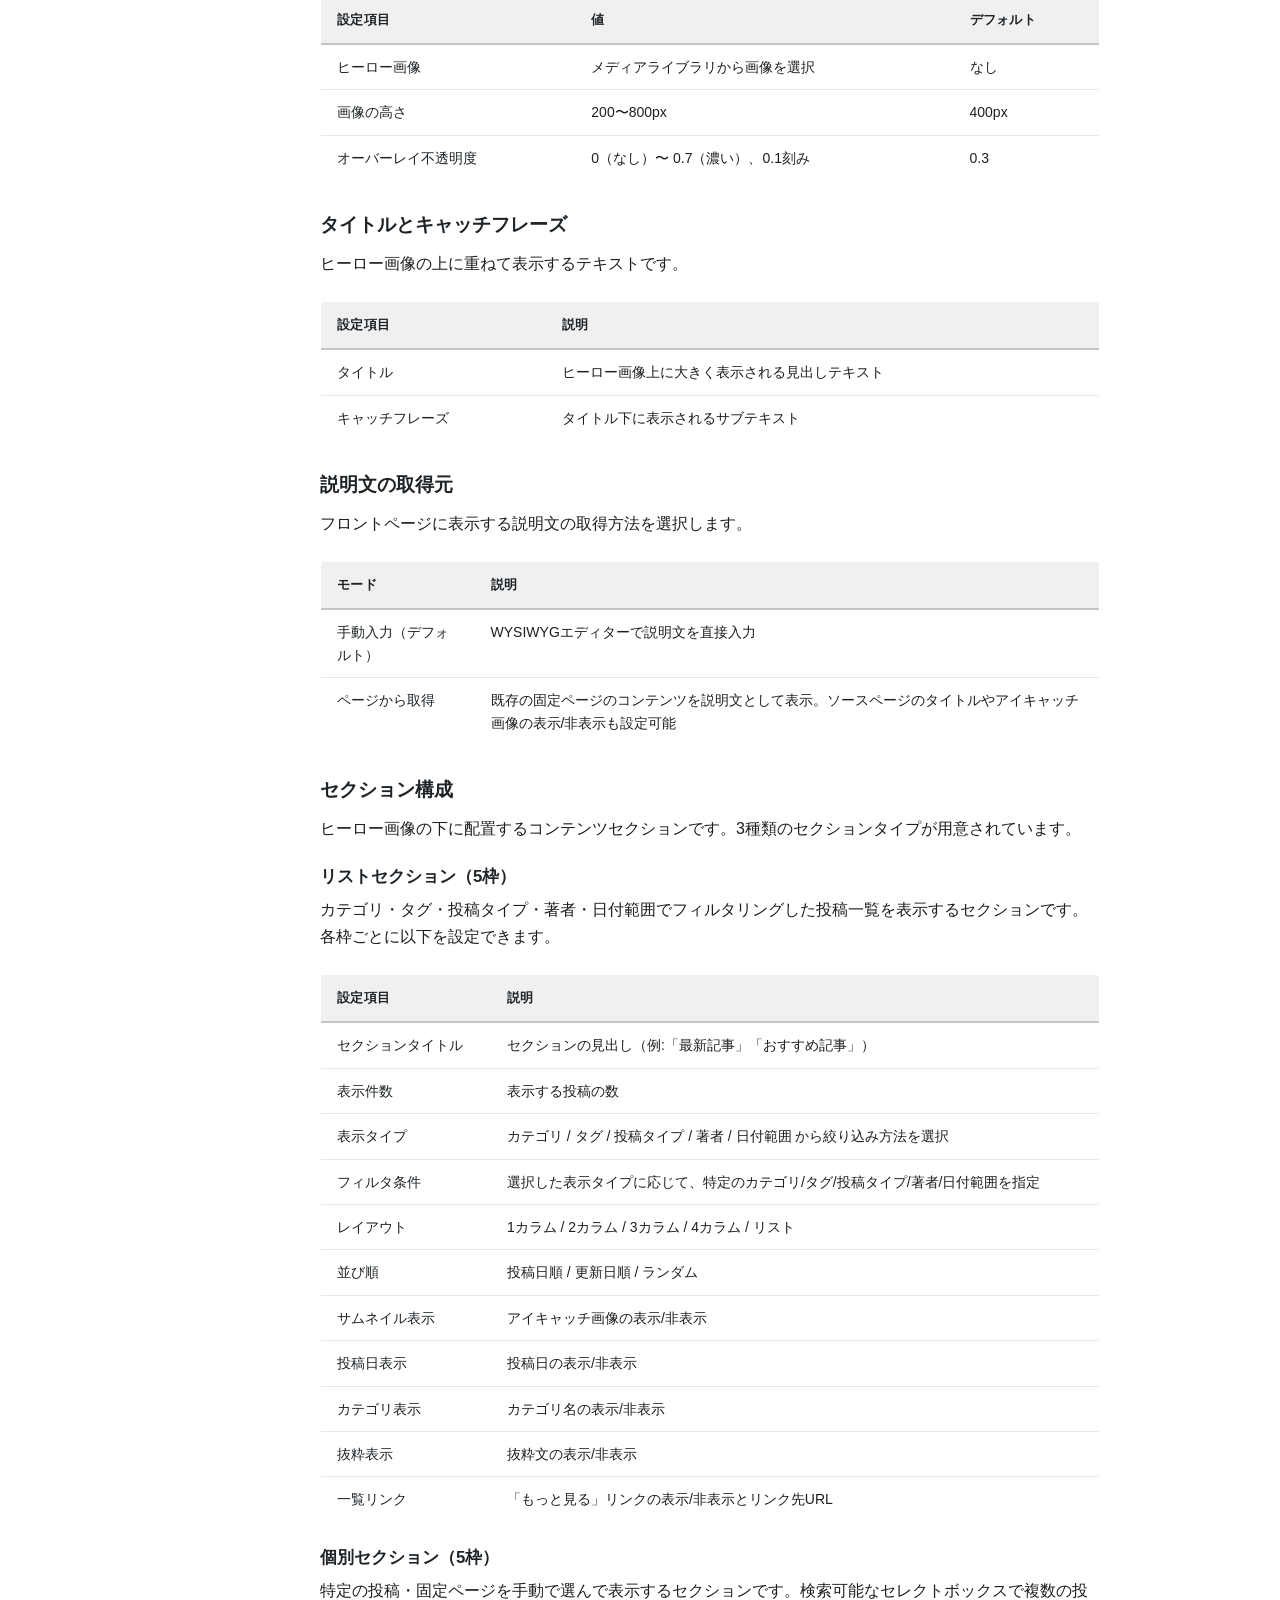
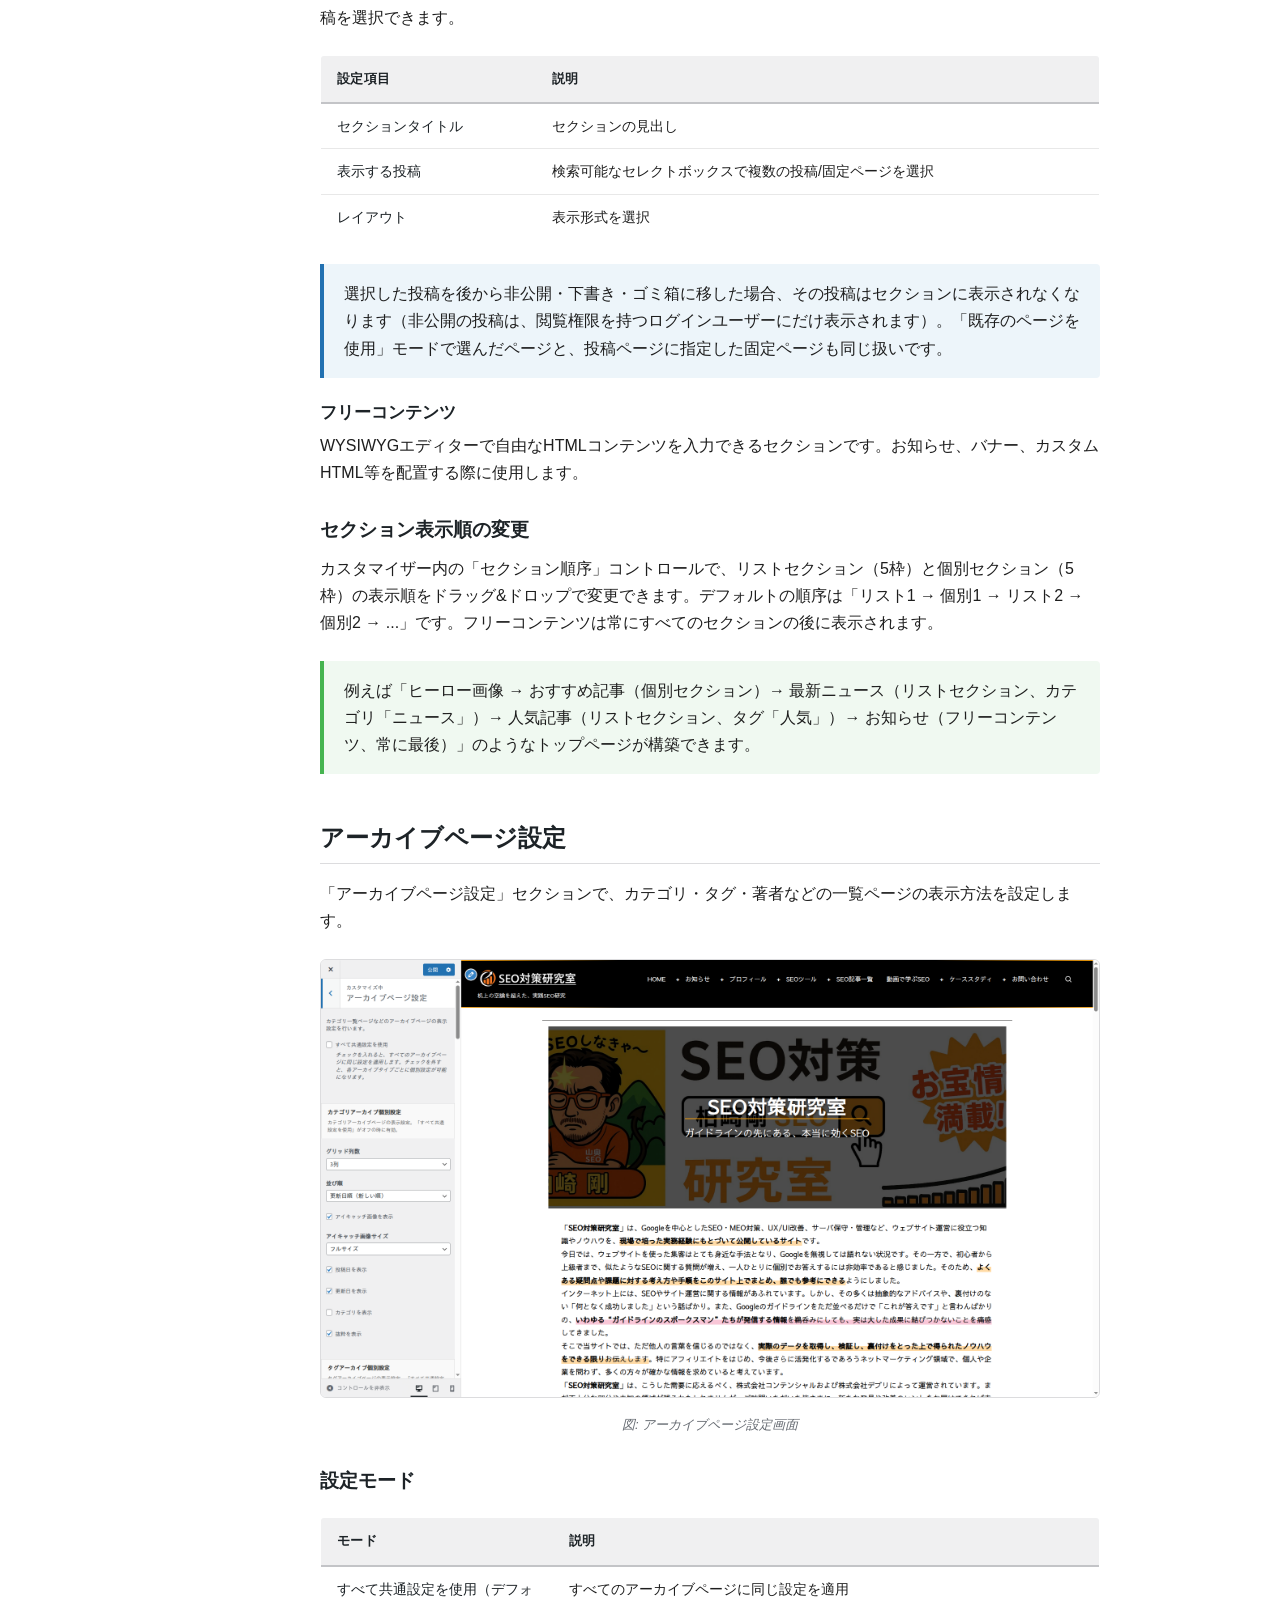
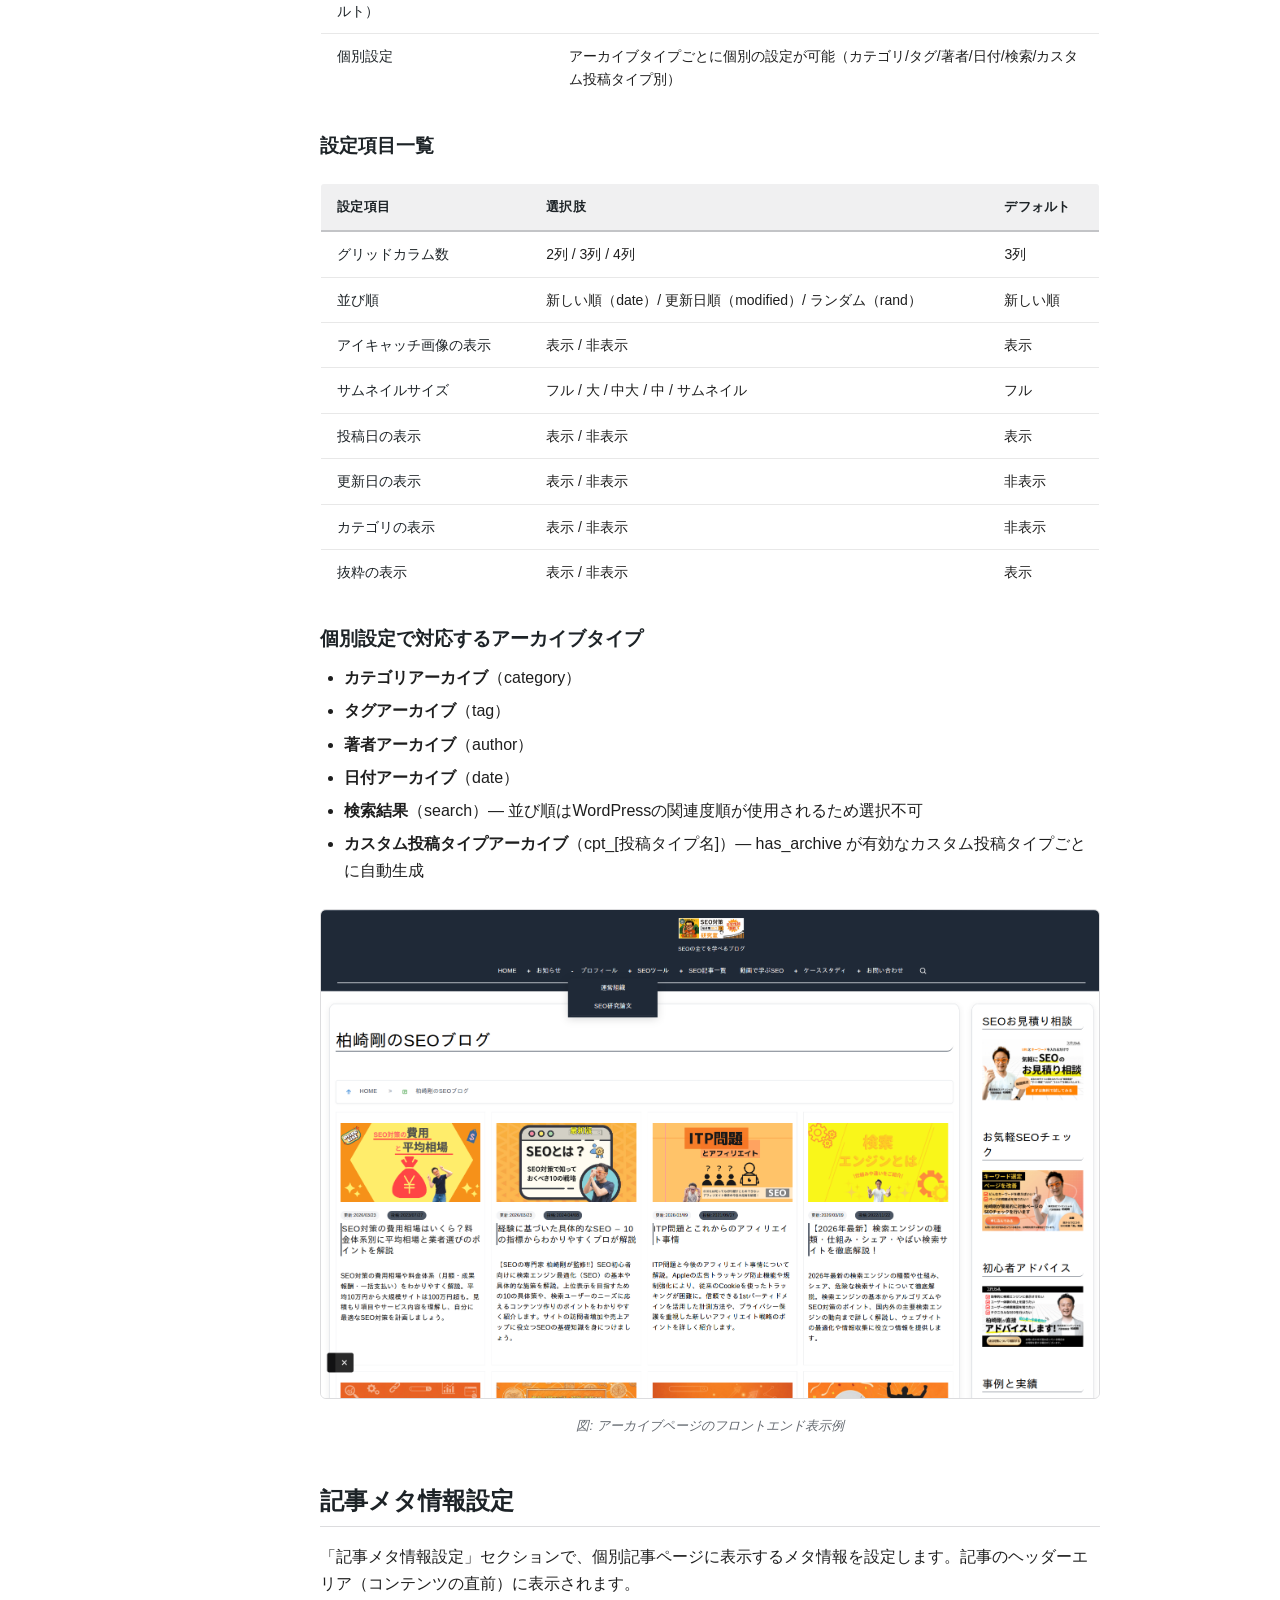
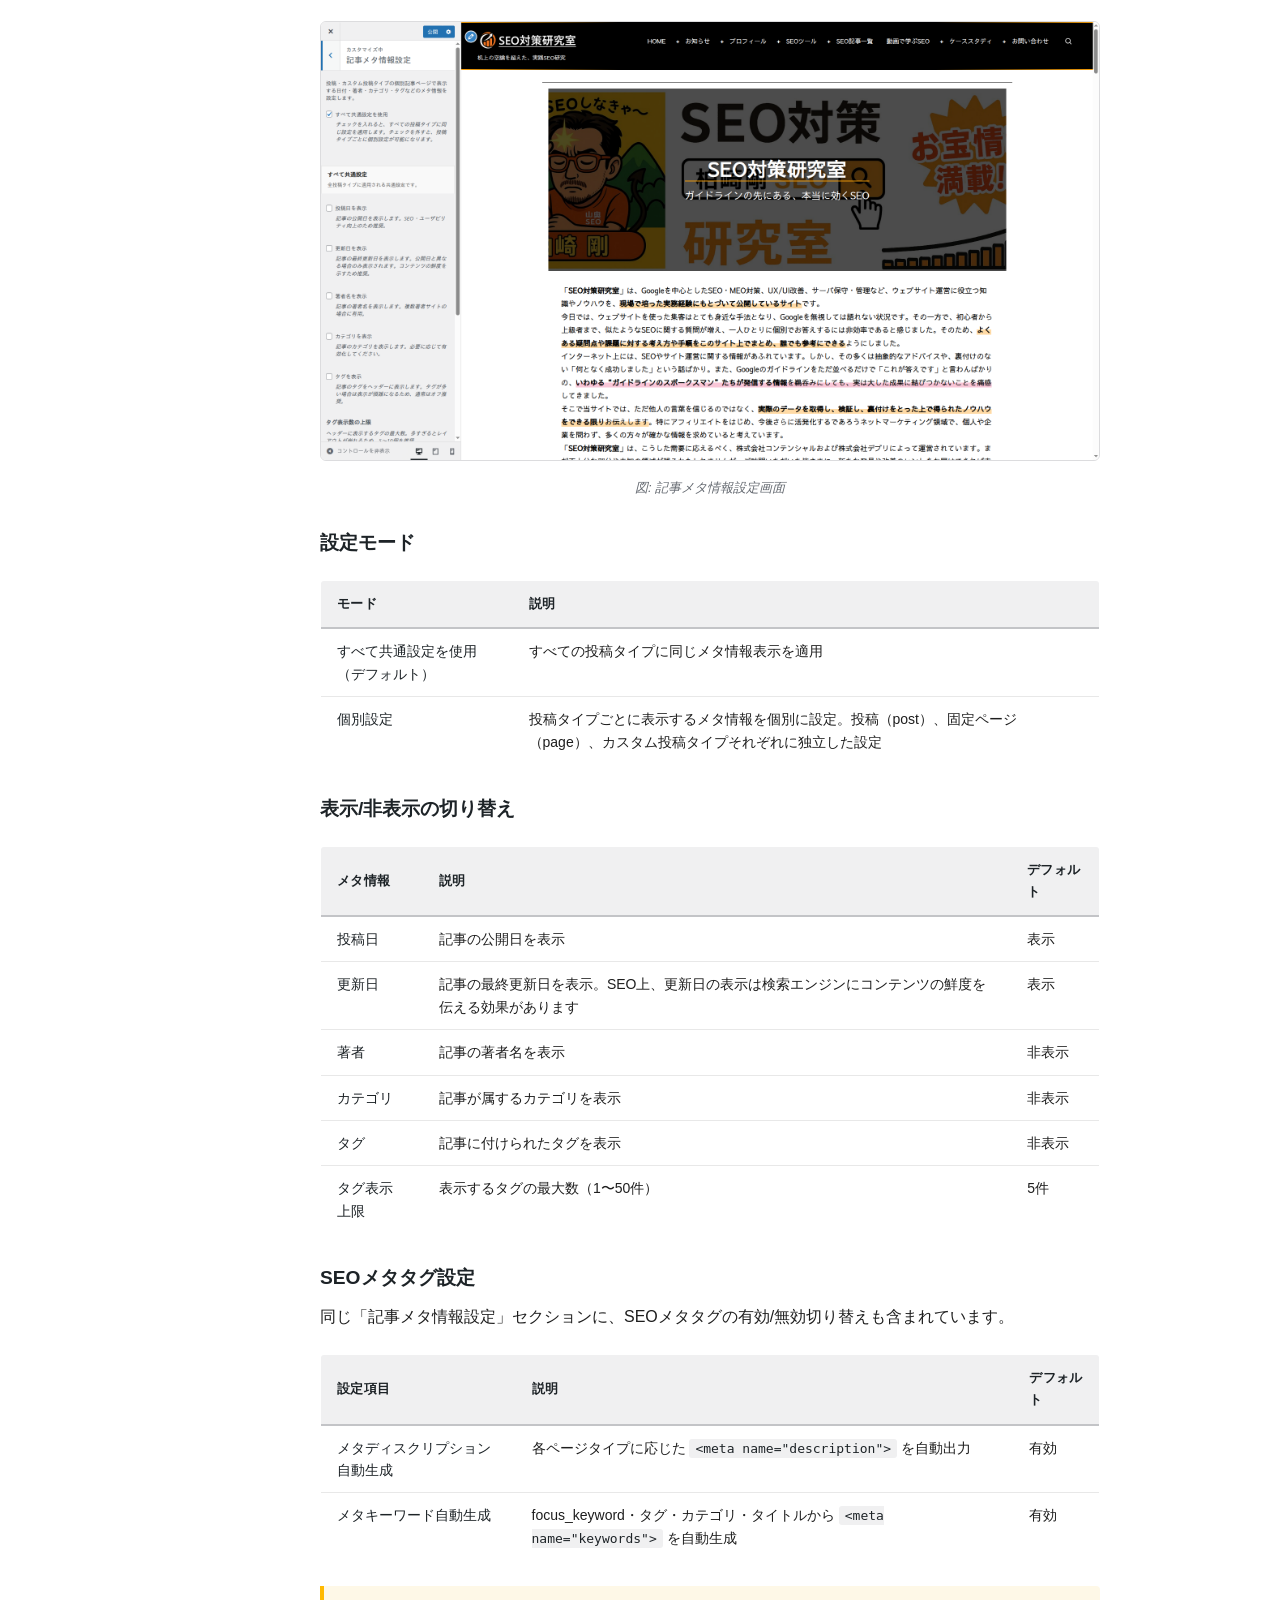
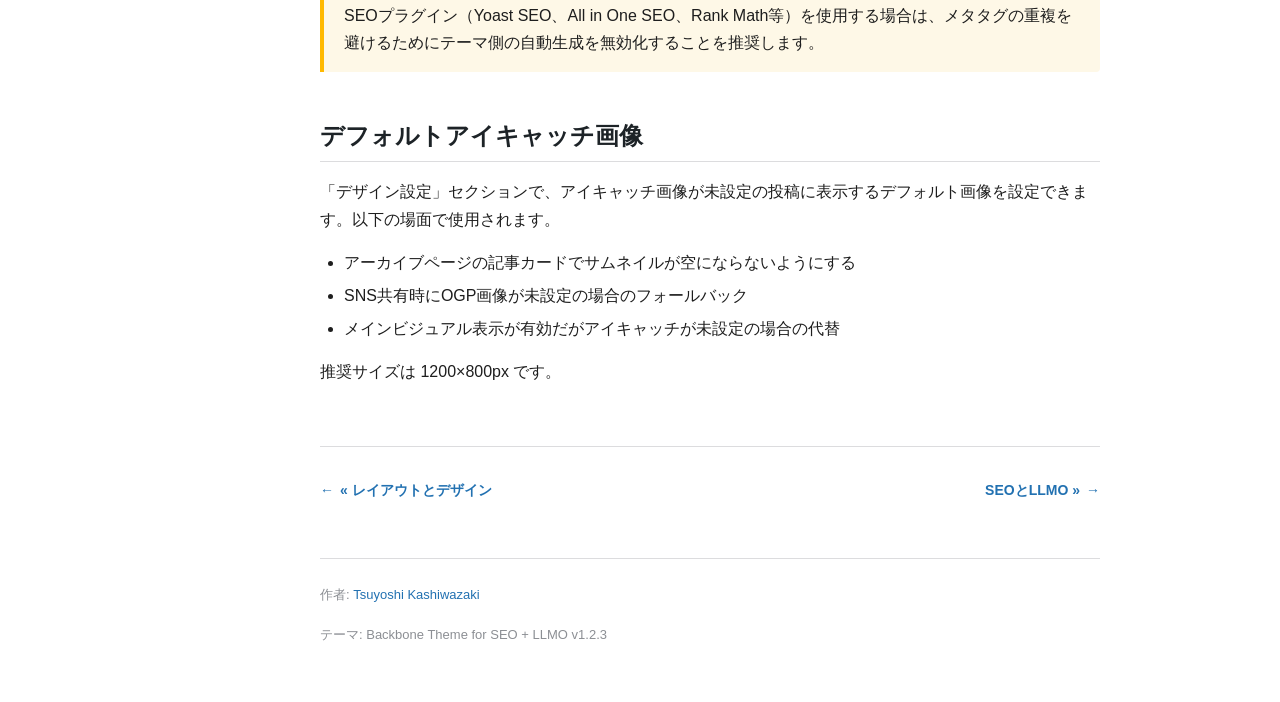
==== commit 09f8db40: "Update to v1.2.3 - カスタマイザーに「インデックス設定（noindex）」セクションを追加 - taxonomy_root クエリ変数を外部入力から操作できる問題を修正 - アーカイ" ====
--- a/docs/content-display.html
+++ b/docs/content-display.html
@@ -11,7 +11,7 @@
     <nav class="sidebar">
         <div class="sidebar-header">
             <h2 style="color:#fff;">Backbone Theme</h2>
-            <span class="version">v1.2.2</span>
+            <span class="version">v1.2.3</span>
             <img src="images/main-visual.png" alt="" style="width:100%;border-radius:4px;margin-top:8px;">
         </div>
         <ul>
@@ -374,7 +374,7 @@
 
         <footer class="manual-footer">
             <p>作者: <a href="https://www.tsuyoshikashiwazaki.jp/profile/" target="_blank" rel="noopener">Tsuyoshi Kashiwazaki</a></p>
-            <p>テーマ: Backbone Theme for SEO + LLMO v1.2.2</p>
+            <p>テーマ: Backbone Theme for SEO + LLMO v1.2.3</p>
         </footer>
     </main>
 
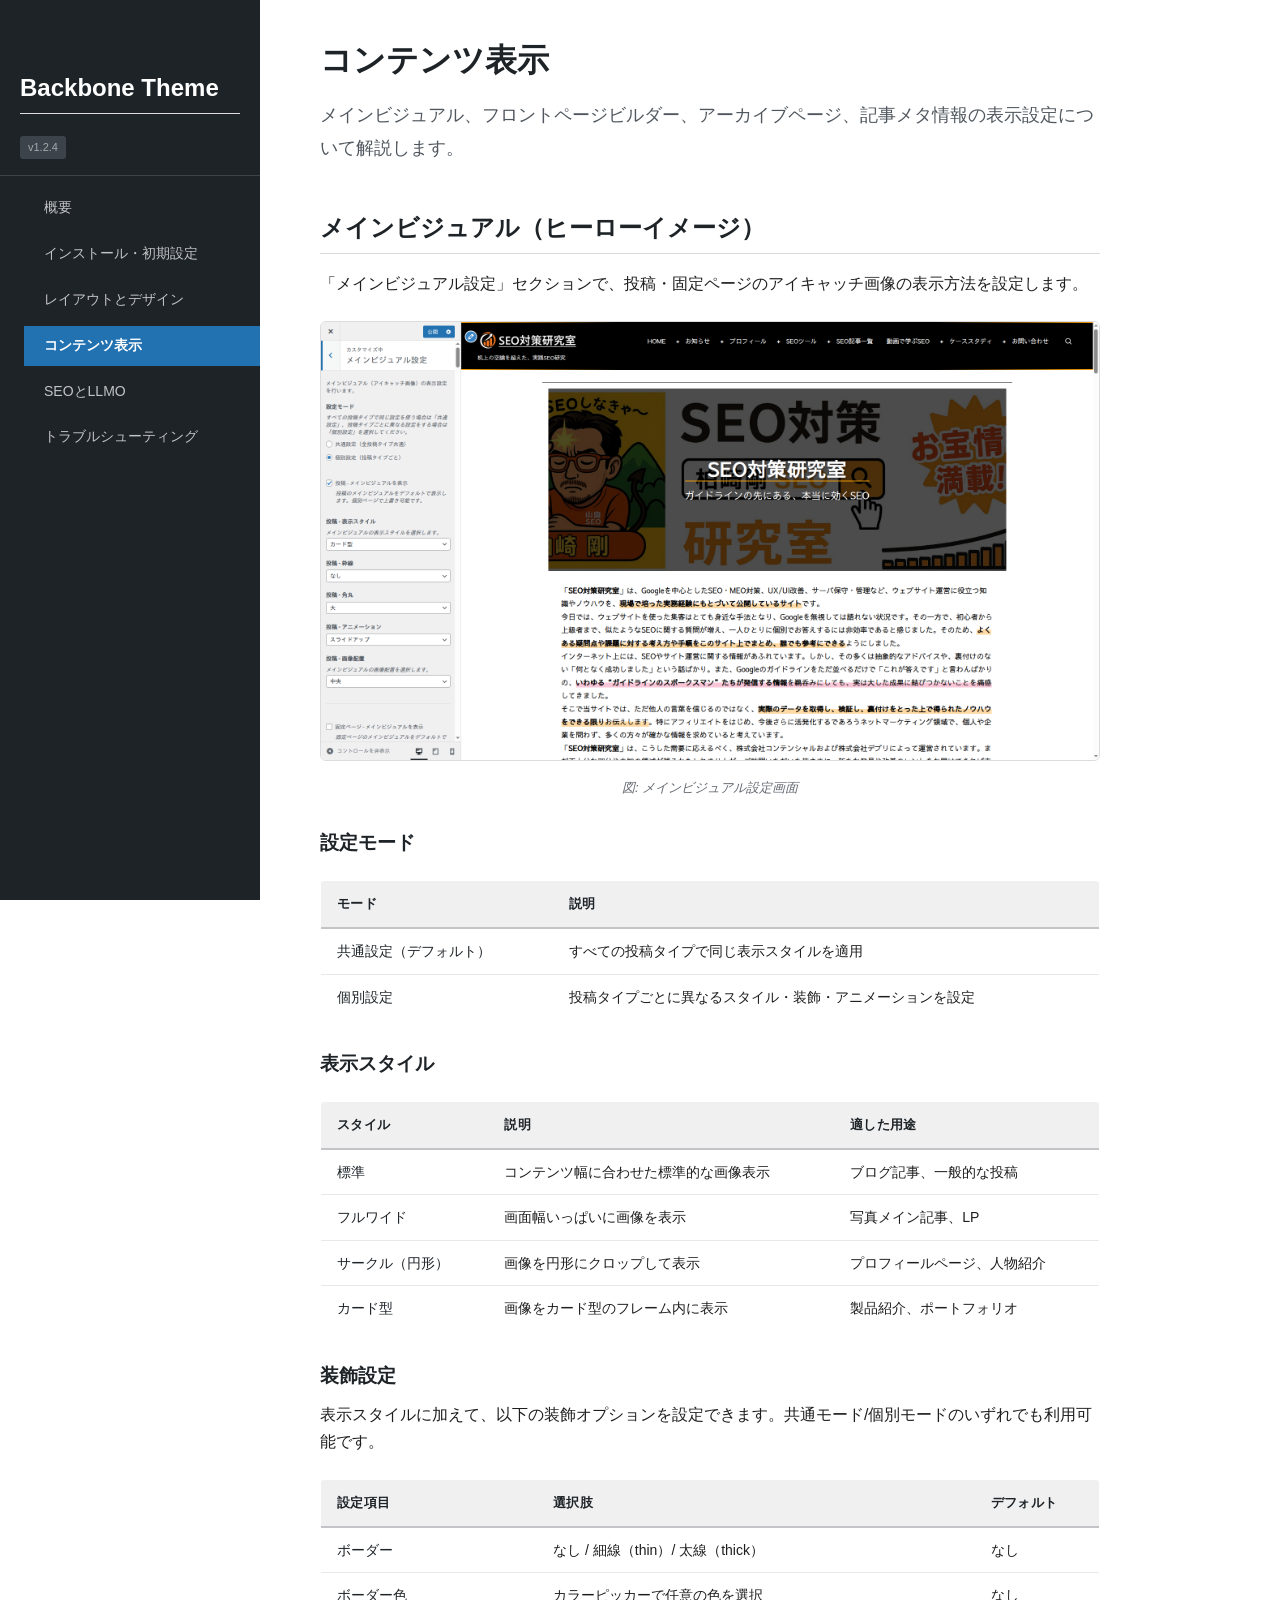
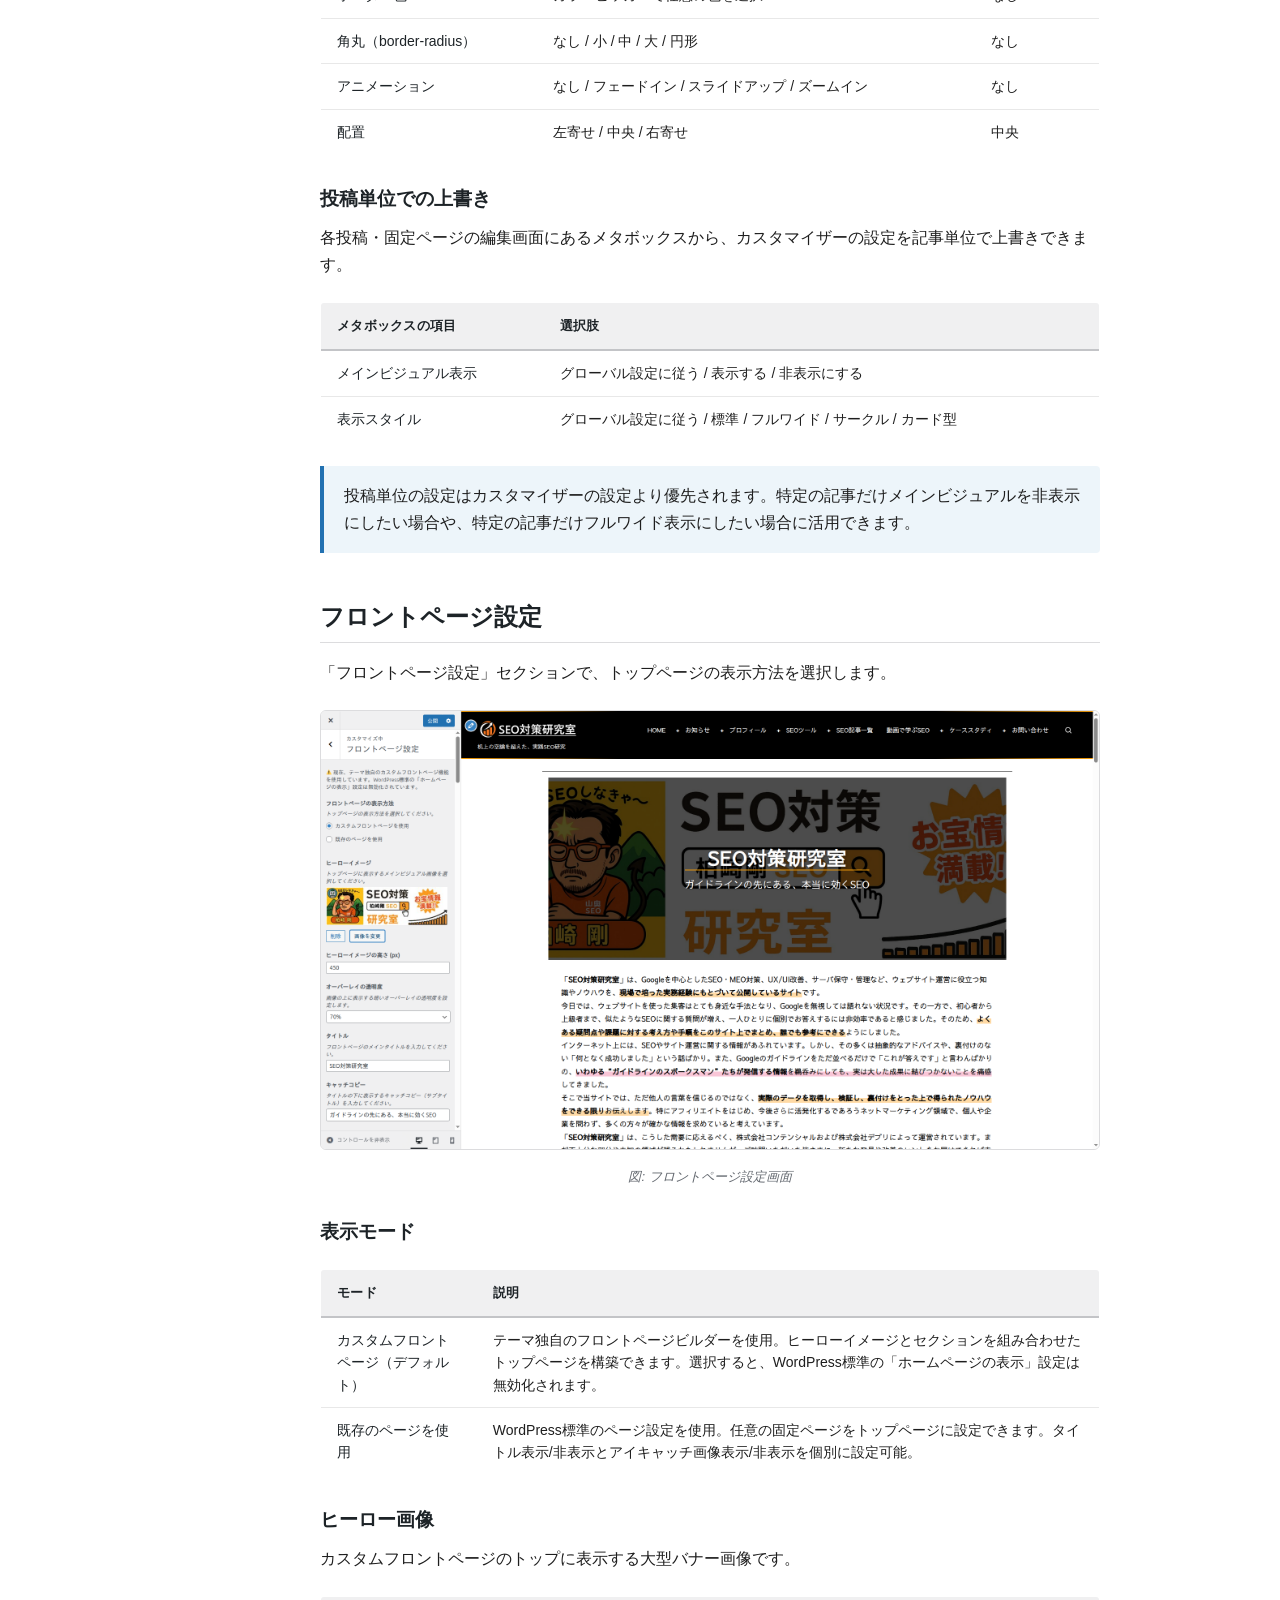
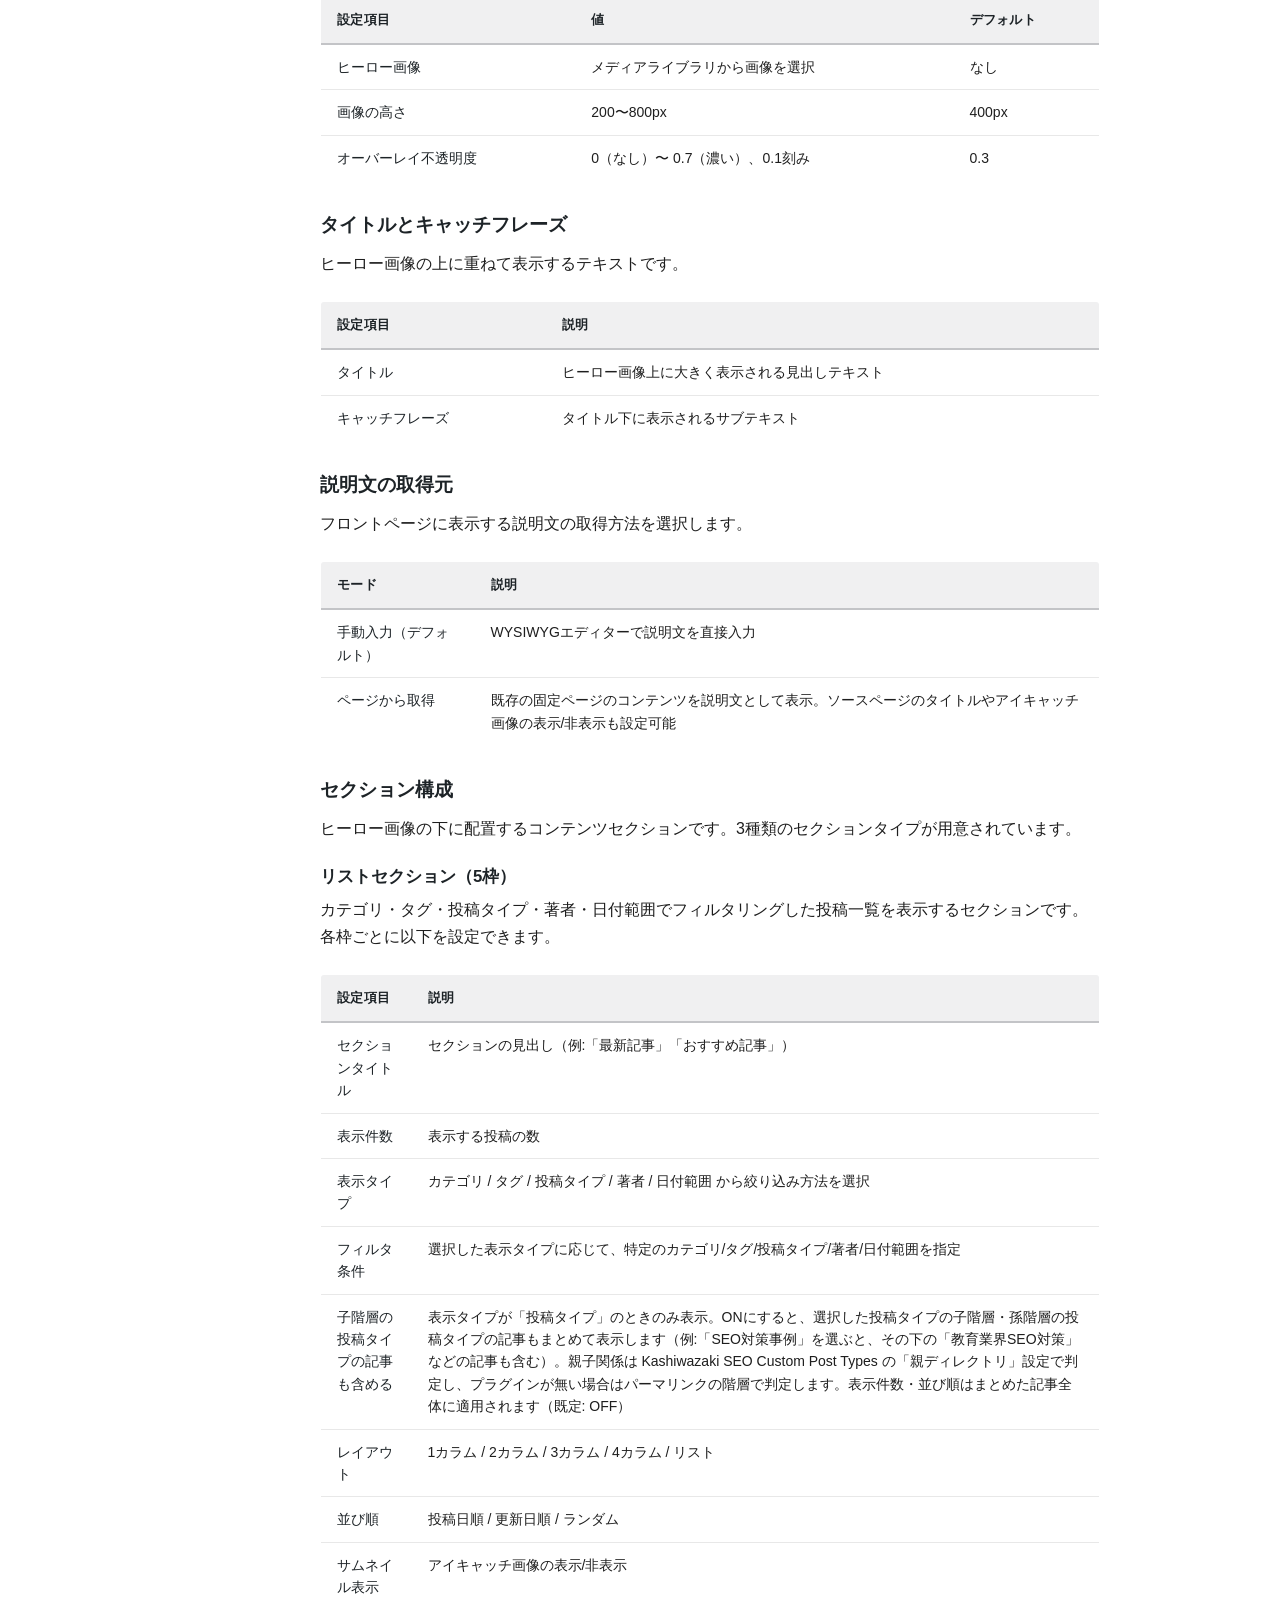
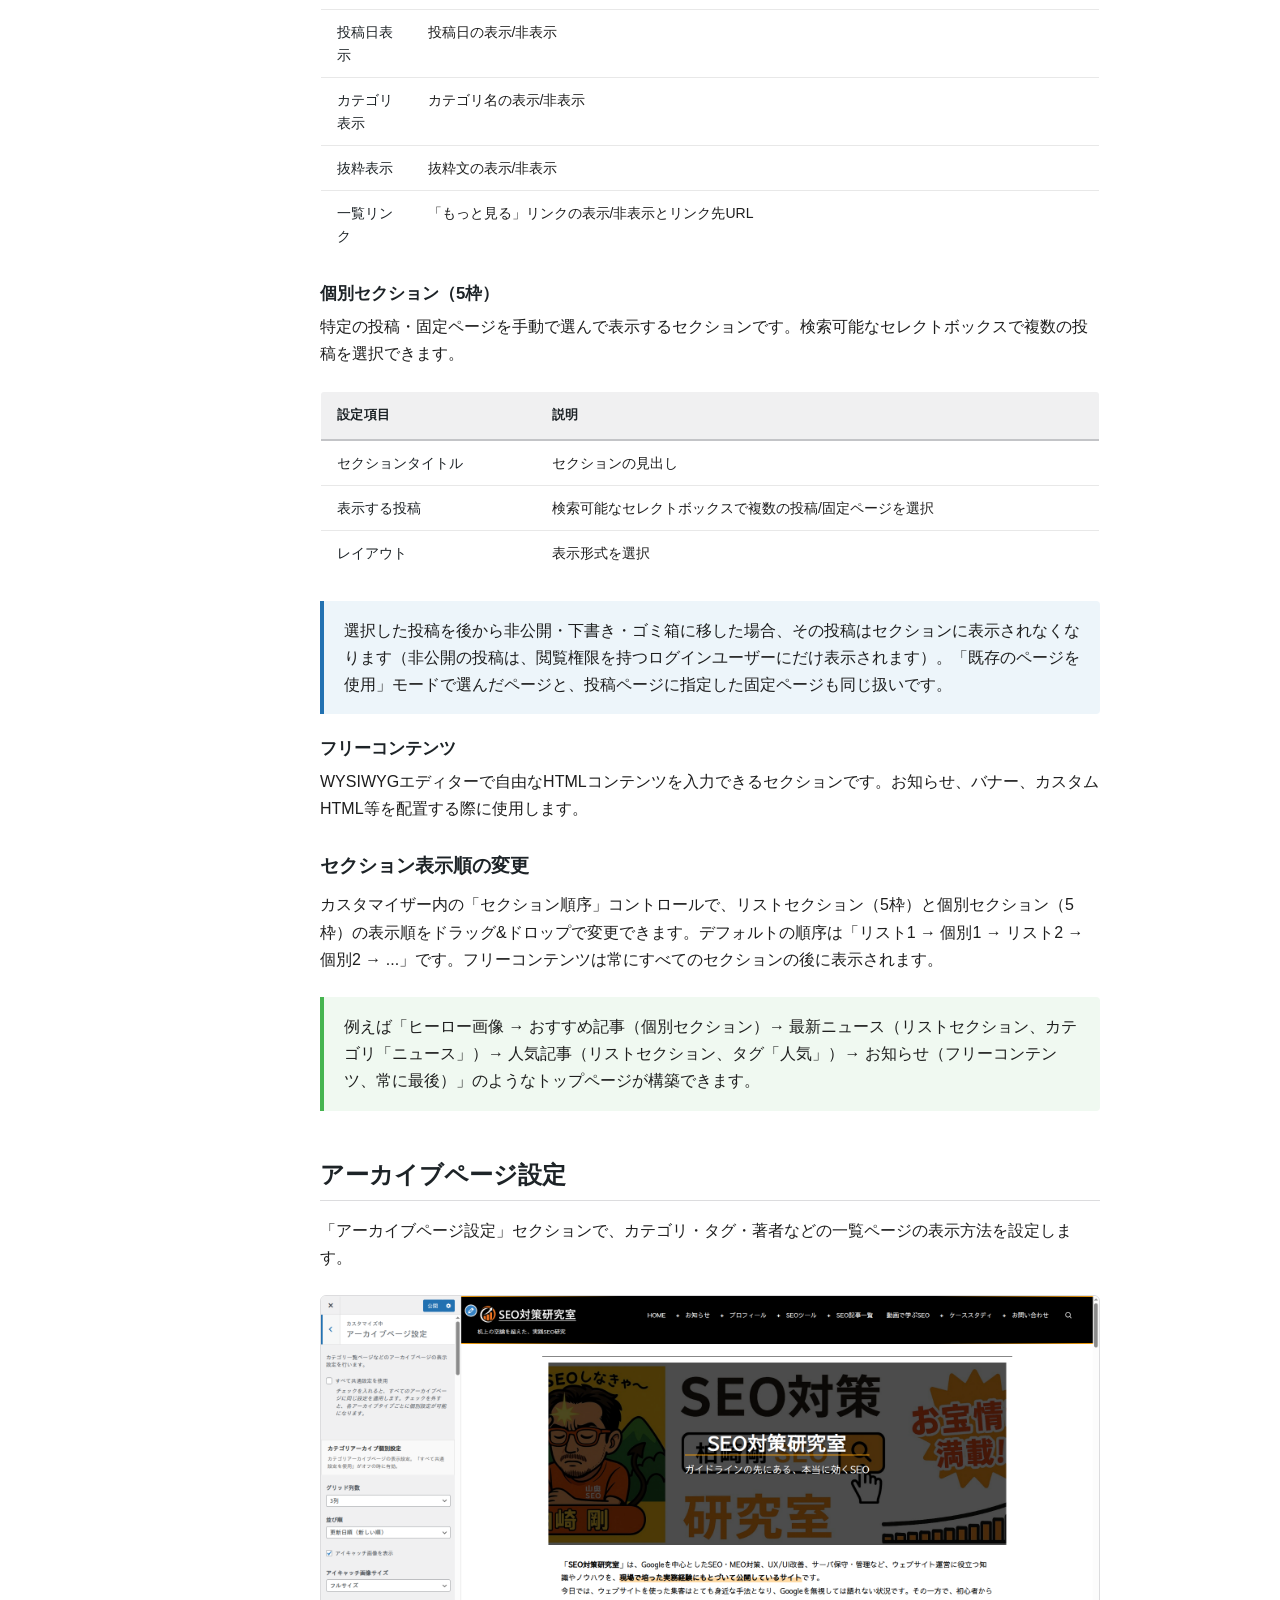
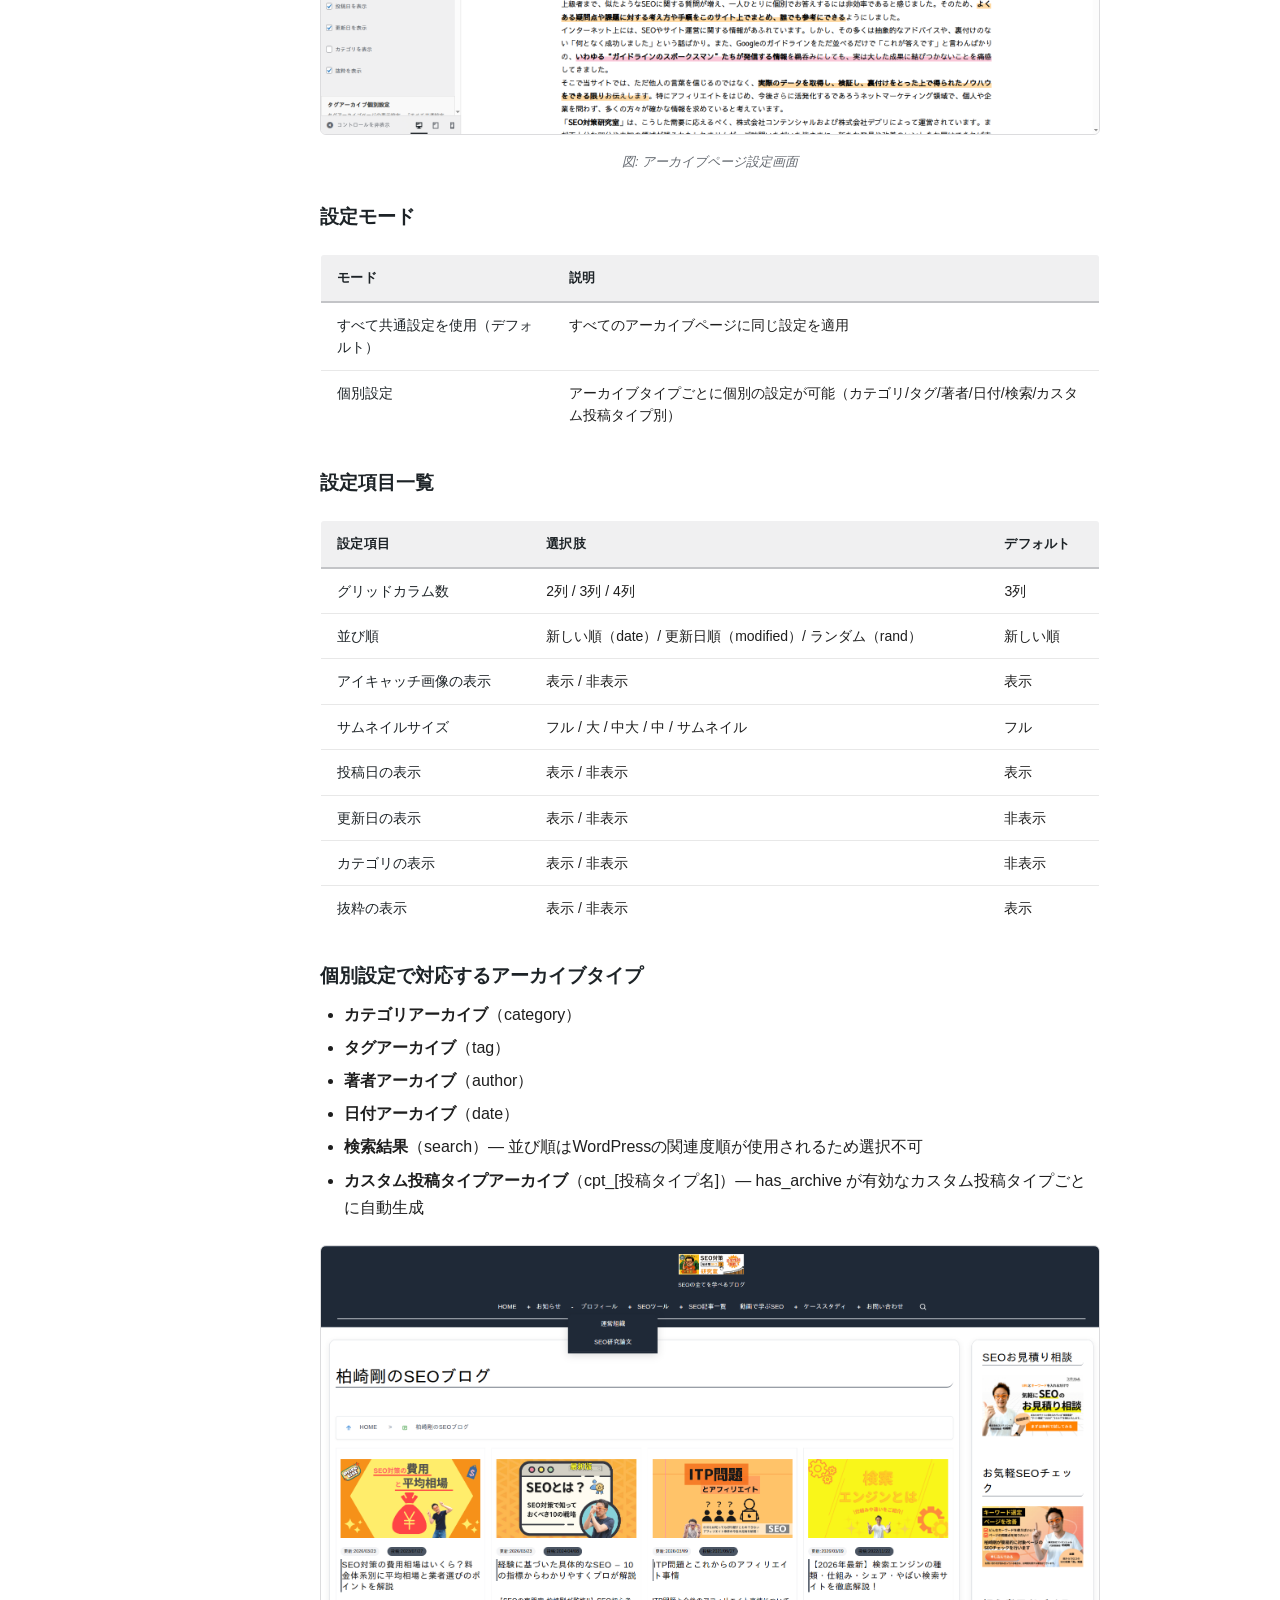
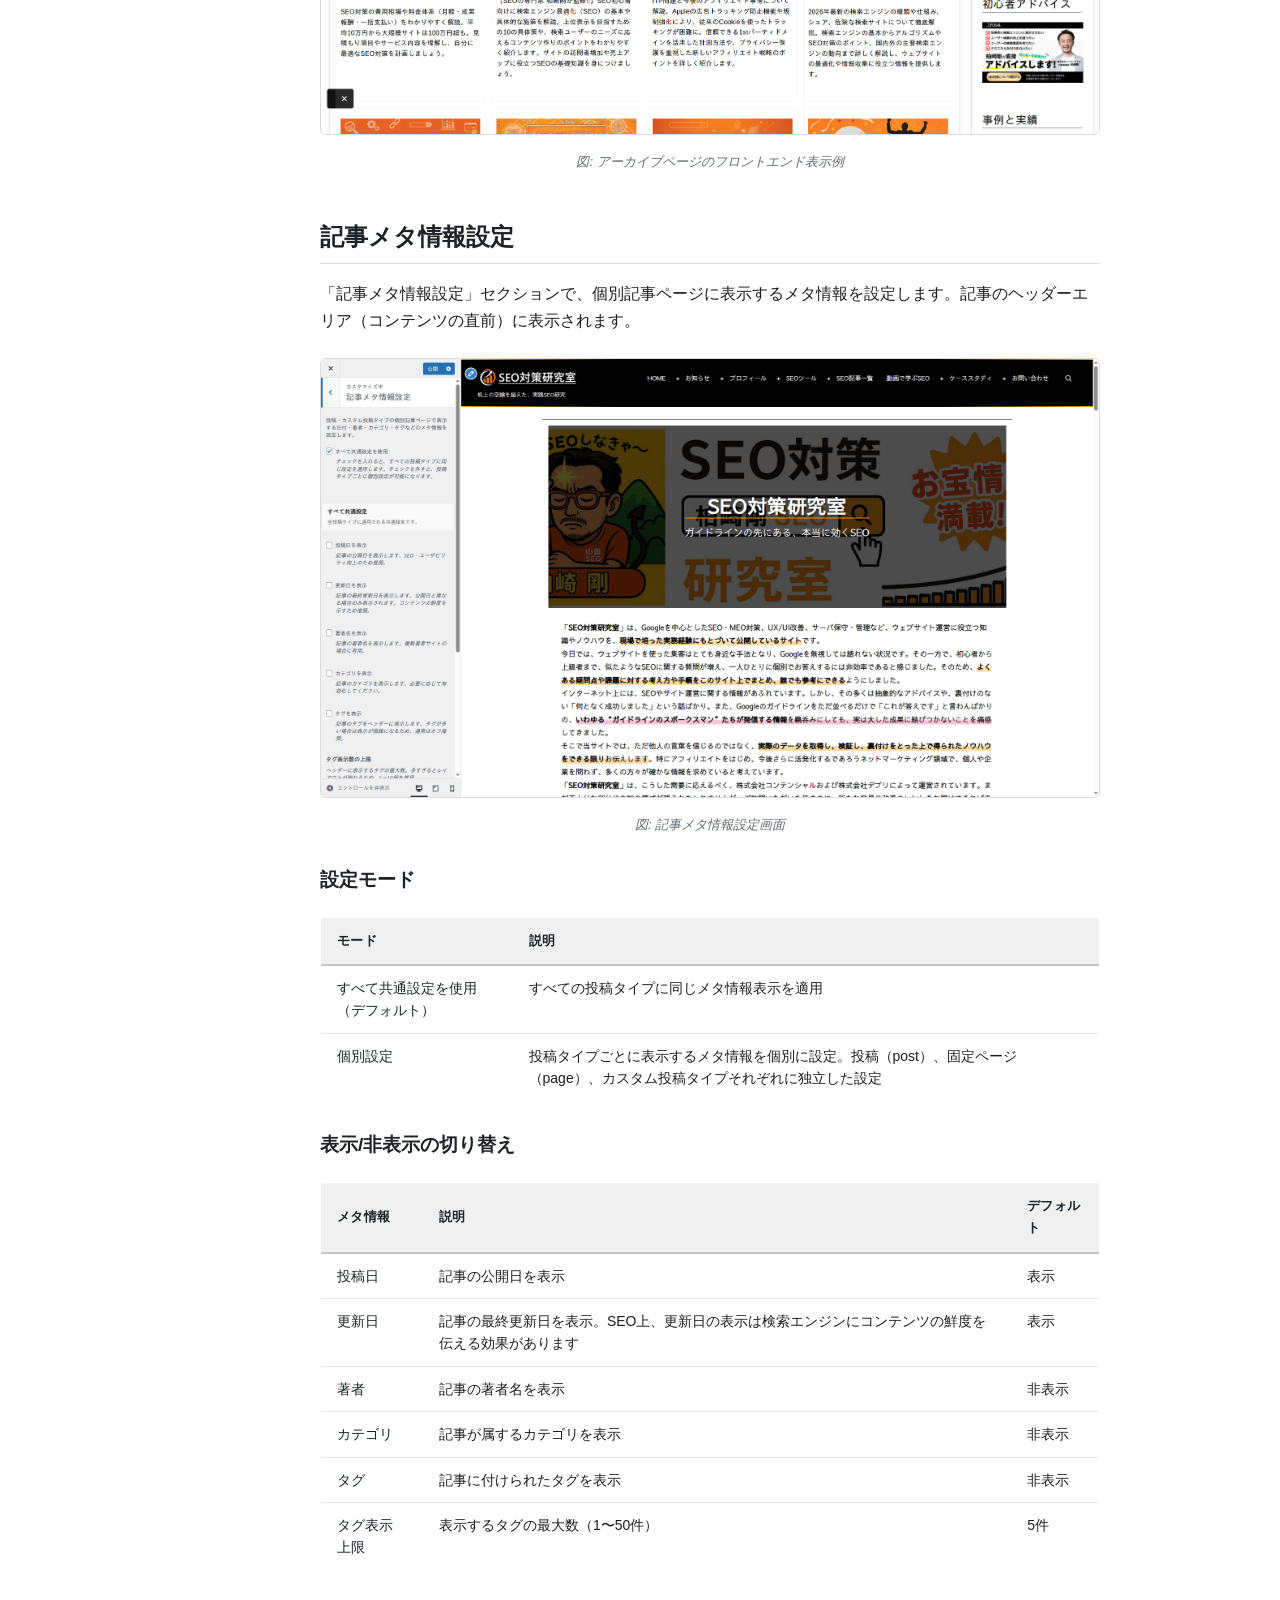
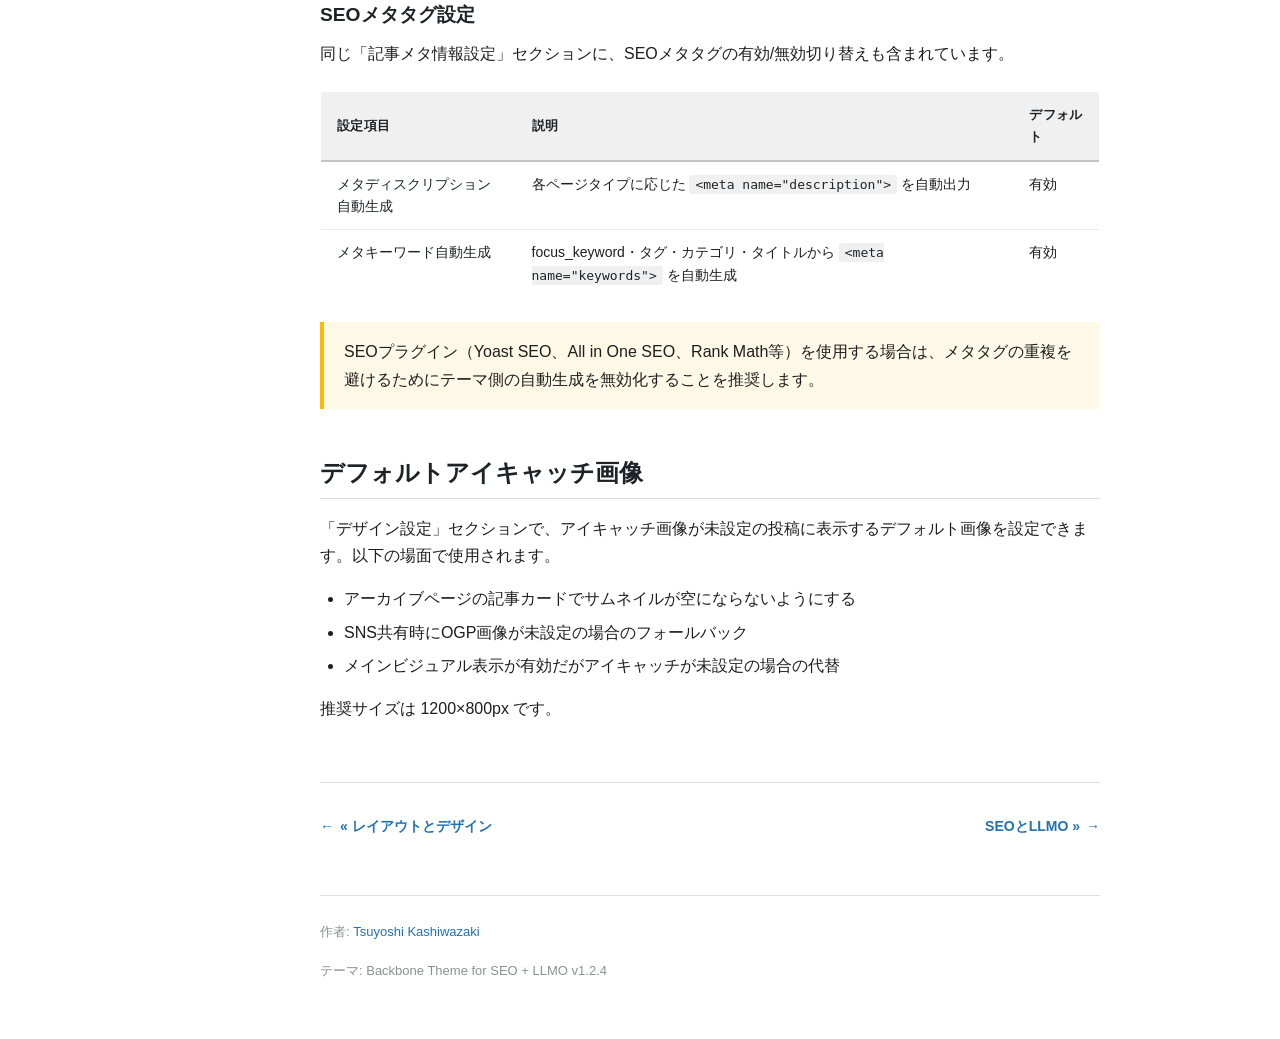
==== commit ee934176: "Update to v1.2.4 - フロントページ設定の一覧表示セクションに「子階層の投稿タイプの記事も含める」オプションを追加 - 親子関係は Kashiwazaki SEO Custom Pos" ====
--- a/docs/content-display.html
+++ b/docs/content-display.html
@@ -11,7 +11,7 @@
     <nav class="sidebar">
         <div class="sidebar-header">
             <h2 style="color:#fff;">Backbone Theme</h2>
-            <span class="version">v1.2.3</span>
+            <span class="version">v1.2.4</span>
             <img src="images/main-visual.png" alt="" style="width:100%;border-radius:4px;margin-top:8px;">
         </div>
         <ul>
@@ -194,6 +194,7 @@
                     <tr><td>表示件数</td><td>表示する投稿の数</td></tr>
                     <tr><td>表示タイプ</td><td>カテゴリ / タグ / 投稿タイプ / 著者 / 日付範囲 から絞り込み方法を選択</td></tr>
                     <tr><td>フィルタ条件</td><td>選択した表示タイプに応じて、特定のカテゴリ/タグ/投稿タイプ/著者/日付範囲を指定</td></tr>
+                    <tr><td>子階層の投稿タイプの記事も含める</td><td>表示タイプが「投稿タイプ」のときのみ表示。ONにすると、選択した投稿タイプの子階層・孫階層の投稿タイプの記事もまとめて表示します（例:「SEO対策事例」を選ぶと、その下の「教育業界SEO対策」などの記事も含む）。親子関係は Kashiwazaki SEO Custom Post Types の「親ディレクトリ」設定で判定し、プラグインが無い場合はパーマリンクの階層で判定します。表示件数・並び順はまとめた記事全体に適用されます（既定: OFF）</td></tr>
                     <tr><td>レイアウト</td><td>1カラム / 2カラム / 3カラム / 4カラム / リスト</td></tr>
                     <tr><td>並び順</td><td>投稿日順 / 更新日順 / ランダム</td></tr>
                     <tr><td>サムネイル表示</td><td>アイキャッチ画像の表示/非表示</td></tr>
@@ -374,7 +375,7 @@
 
         <footer class="manual-footer">
             <p>作者: <a href="https://www.tsuyoshikashiwazaki.jp/profile/" target="_blank" rel="noopener">Tsuyoshi Kashiwazaki</a></p>
-            <p>テーマ: Backbone Theme for SEO + LLMO v1.2.3</p>
+            <p>テーマ: Backbone Theme for SEO + LLMO v1.2.4</p>
         </footer>
     </main>
 
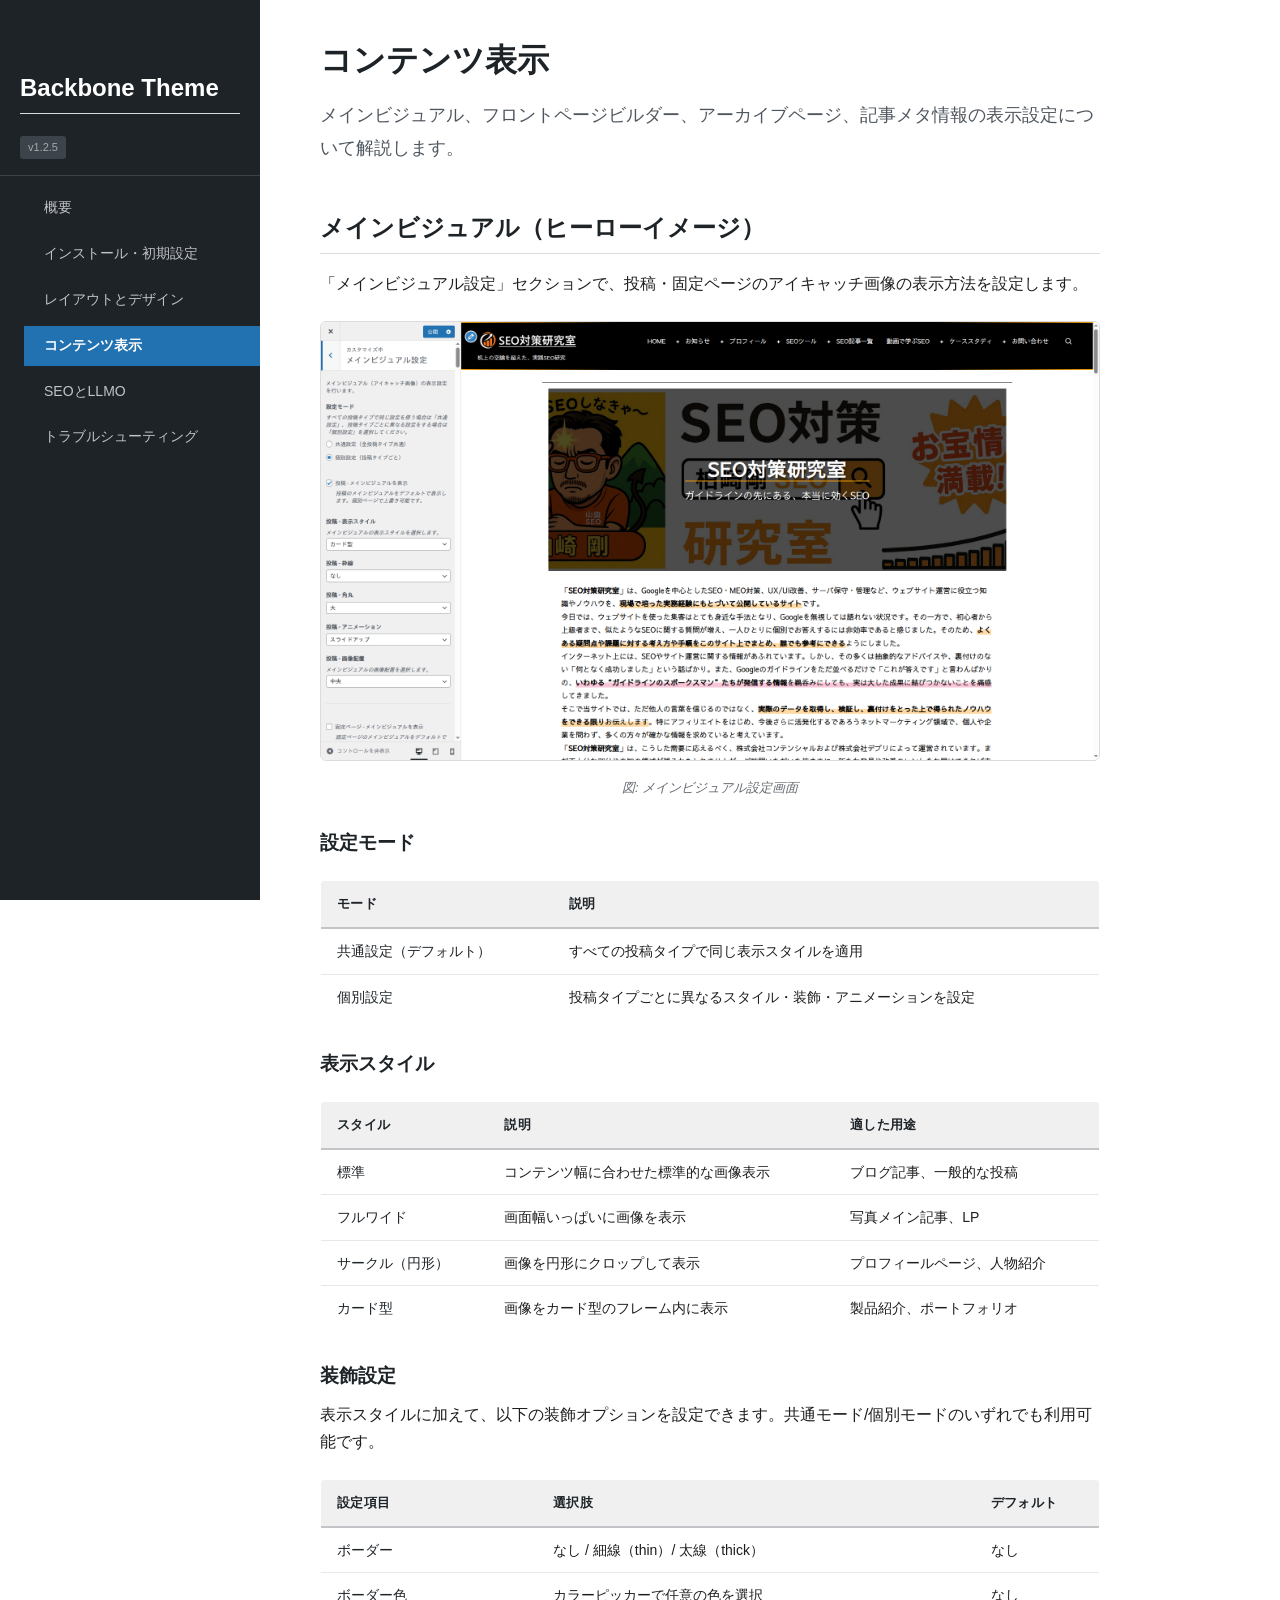
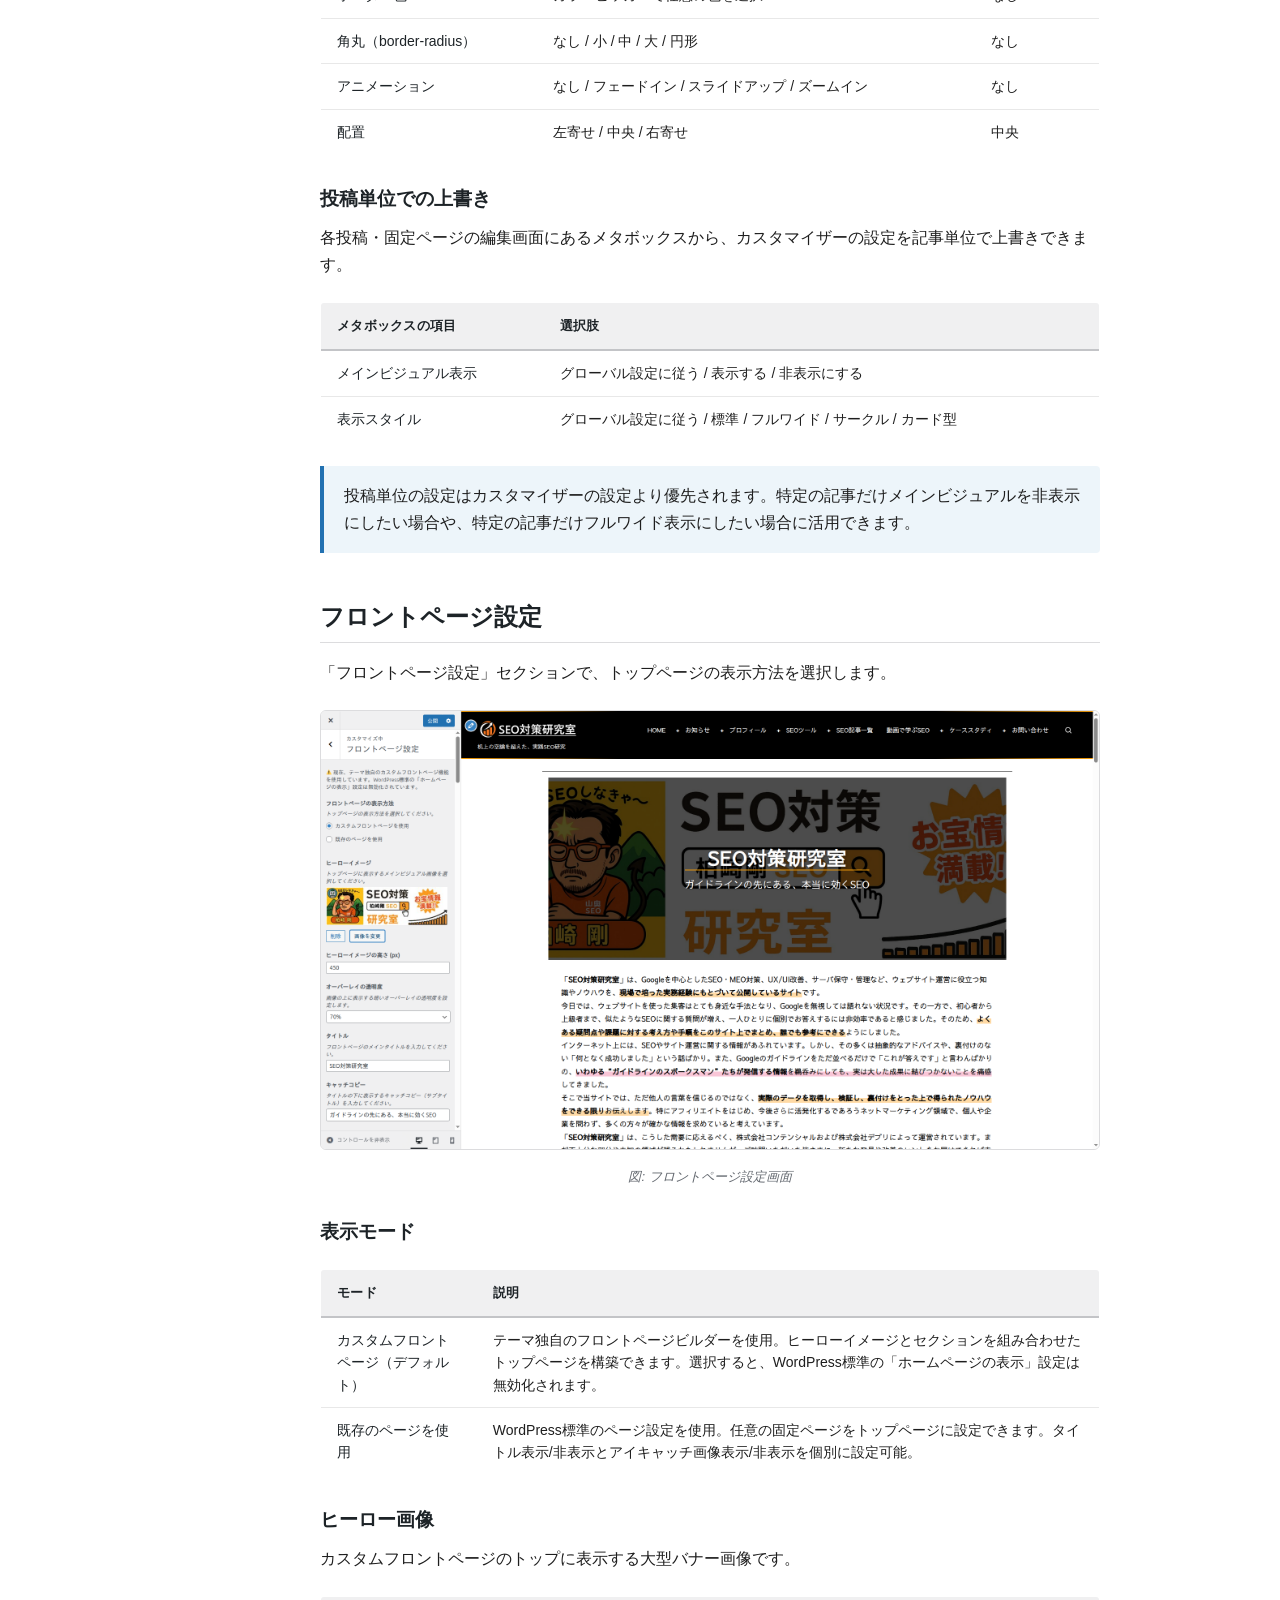
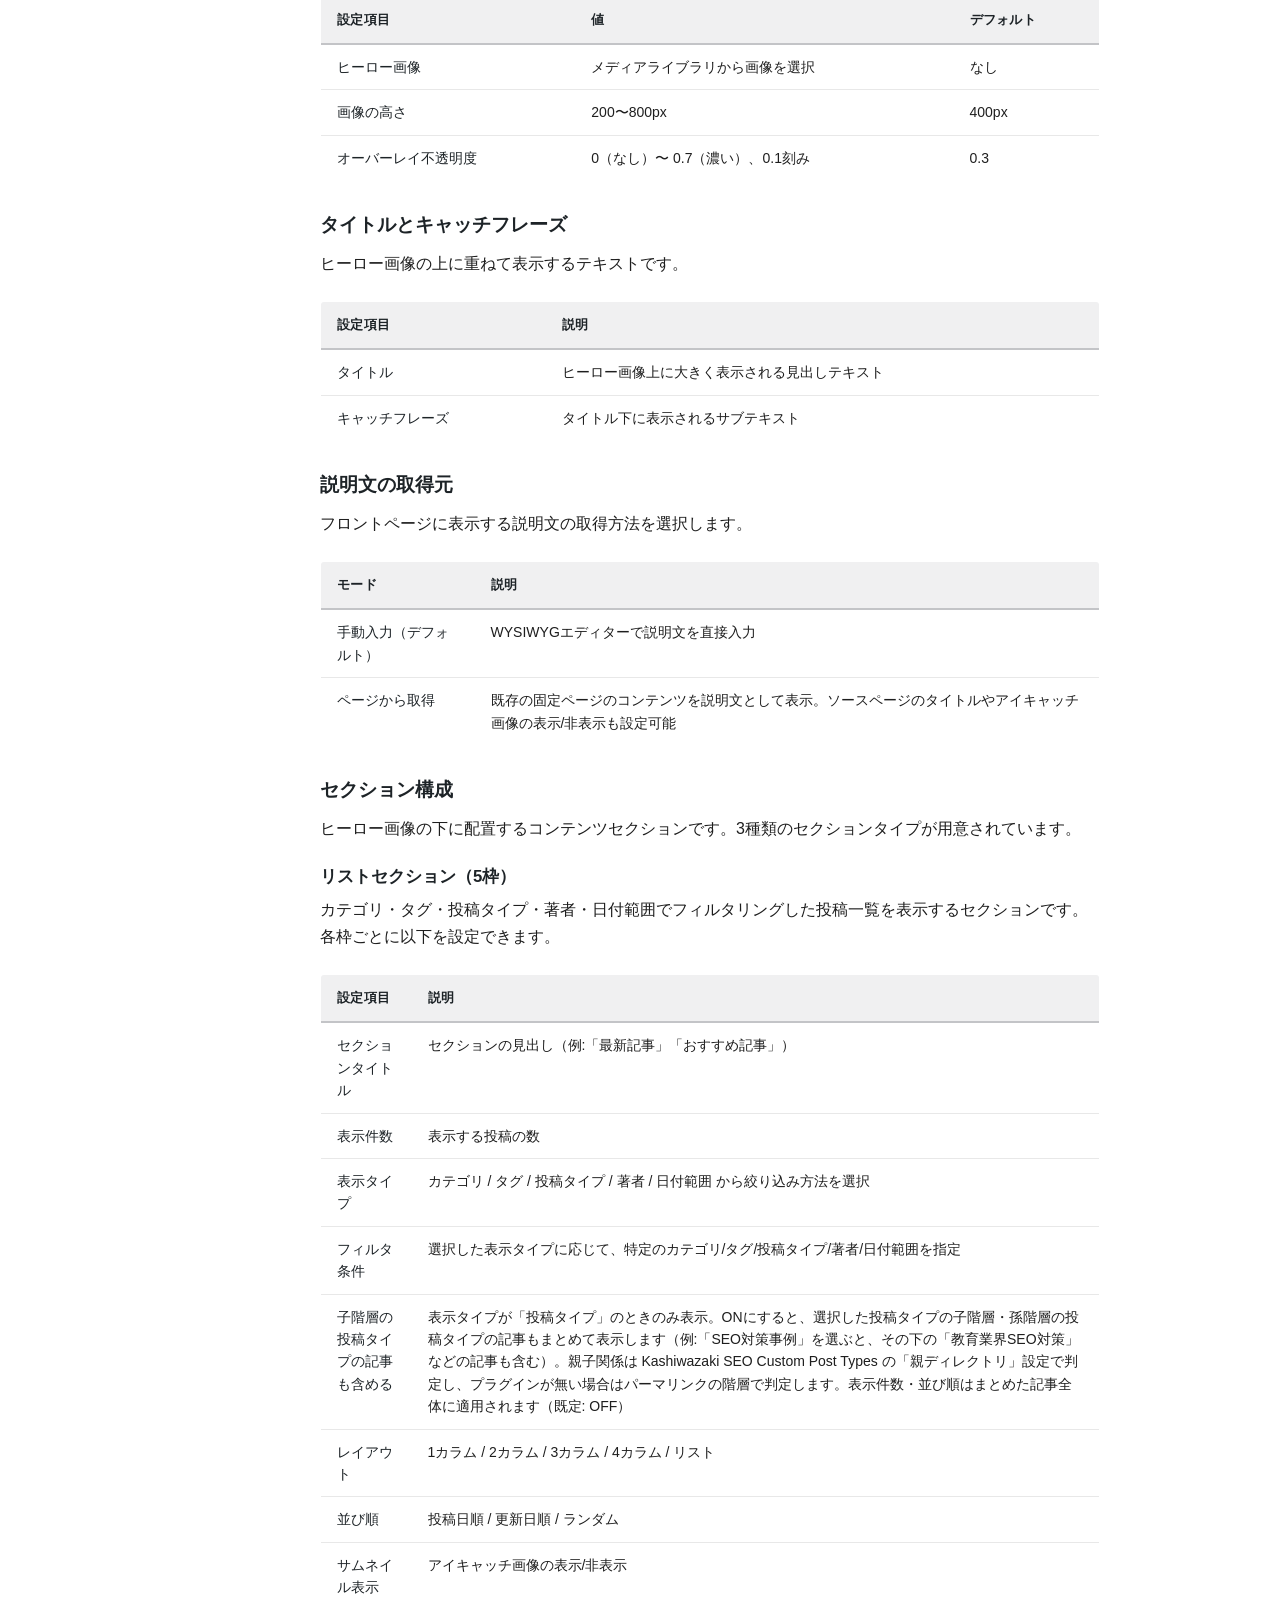
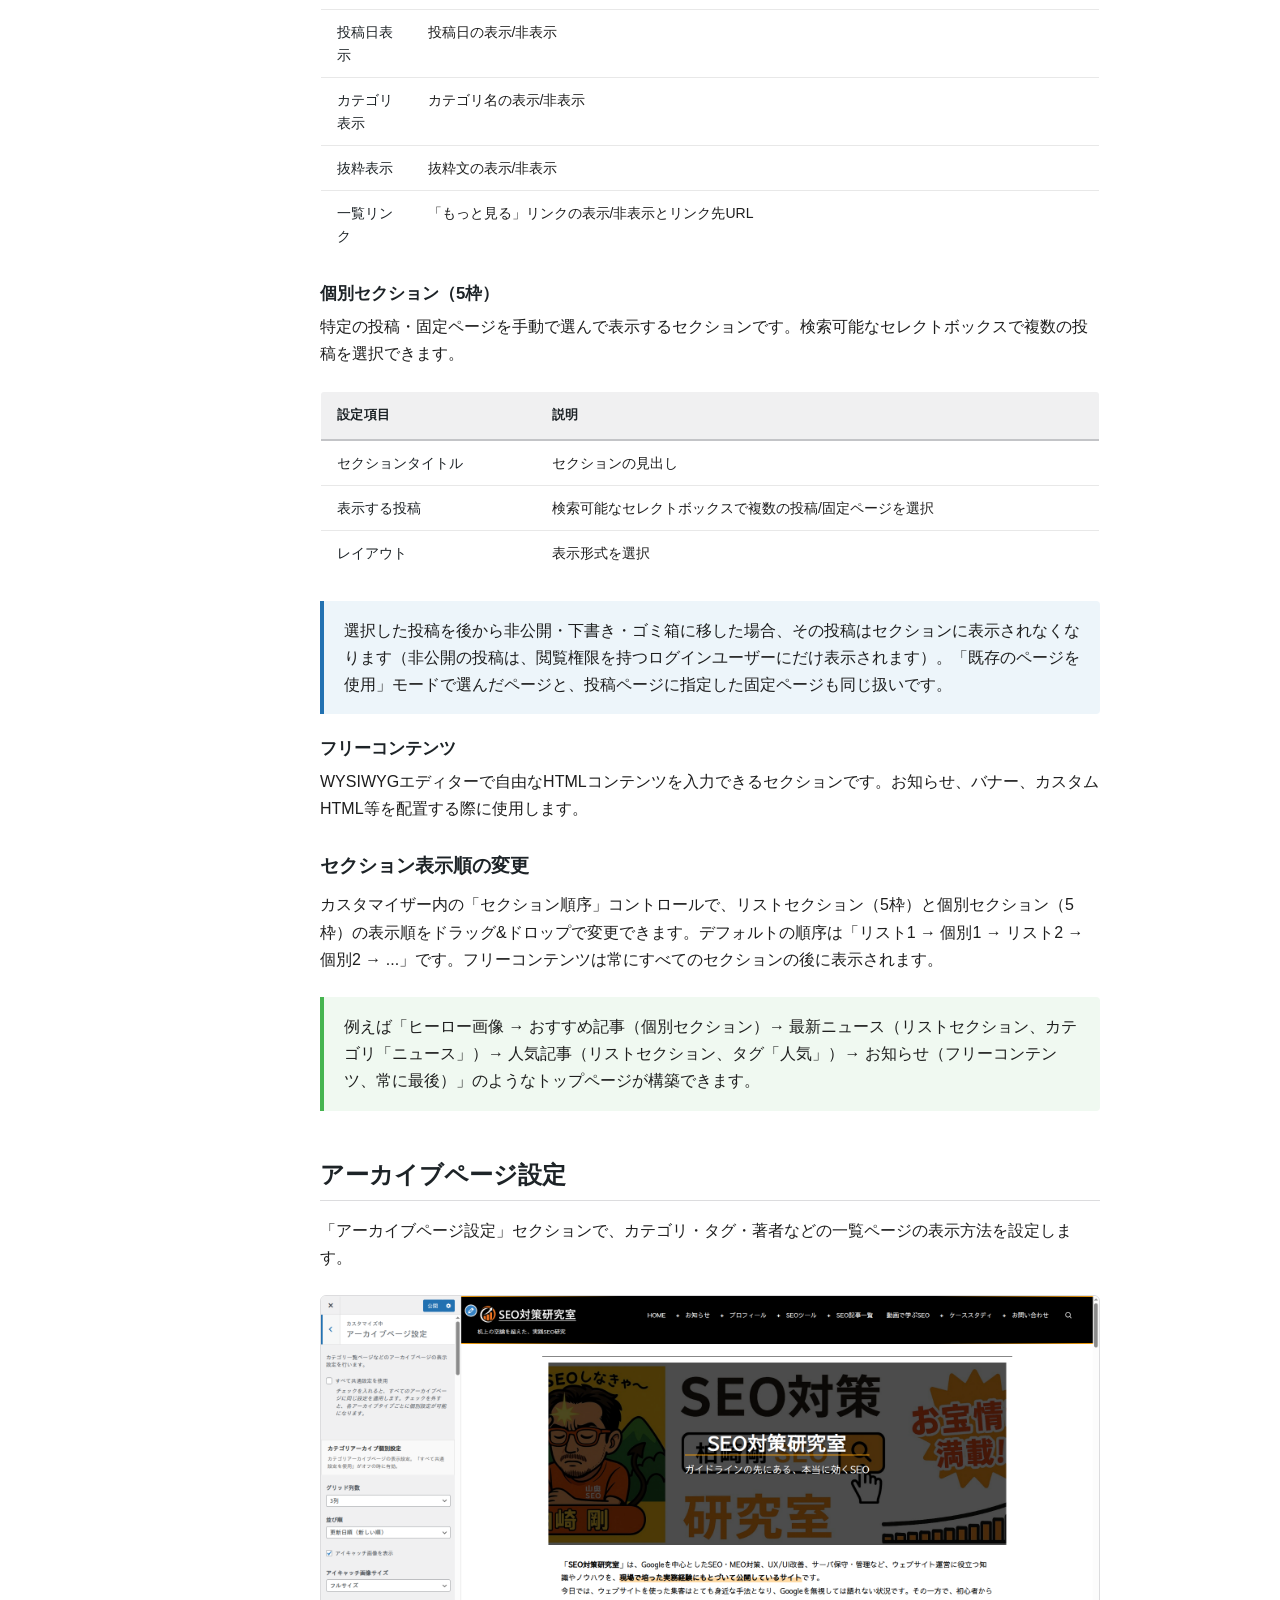
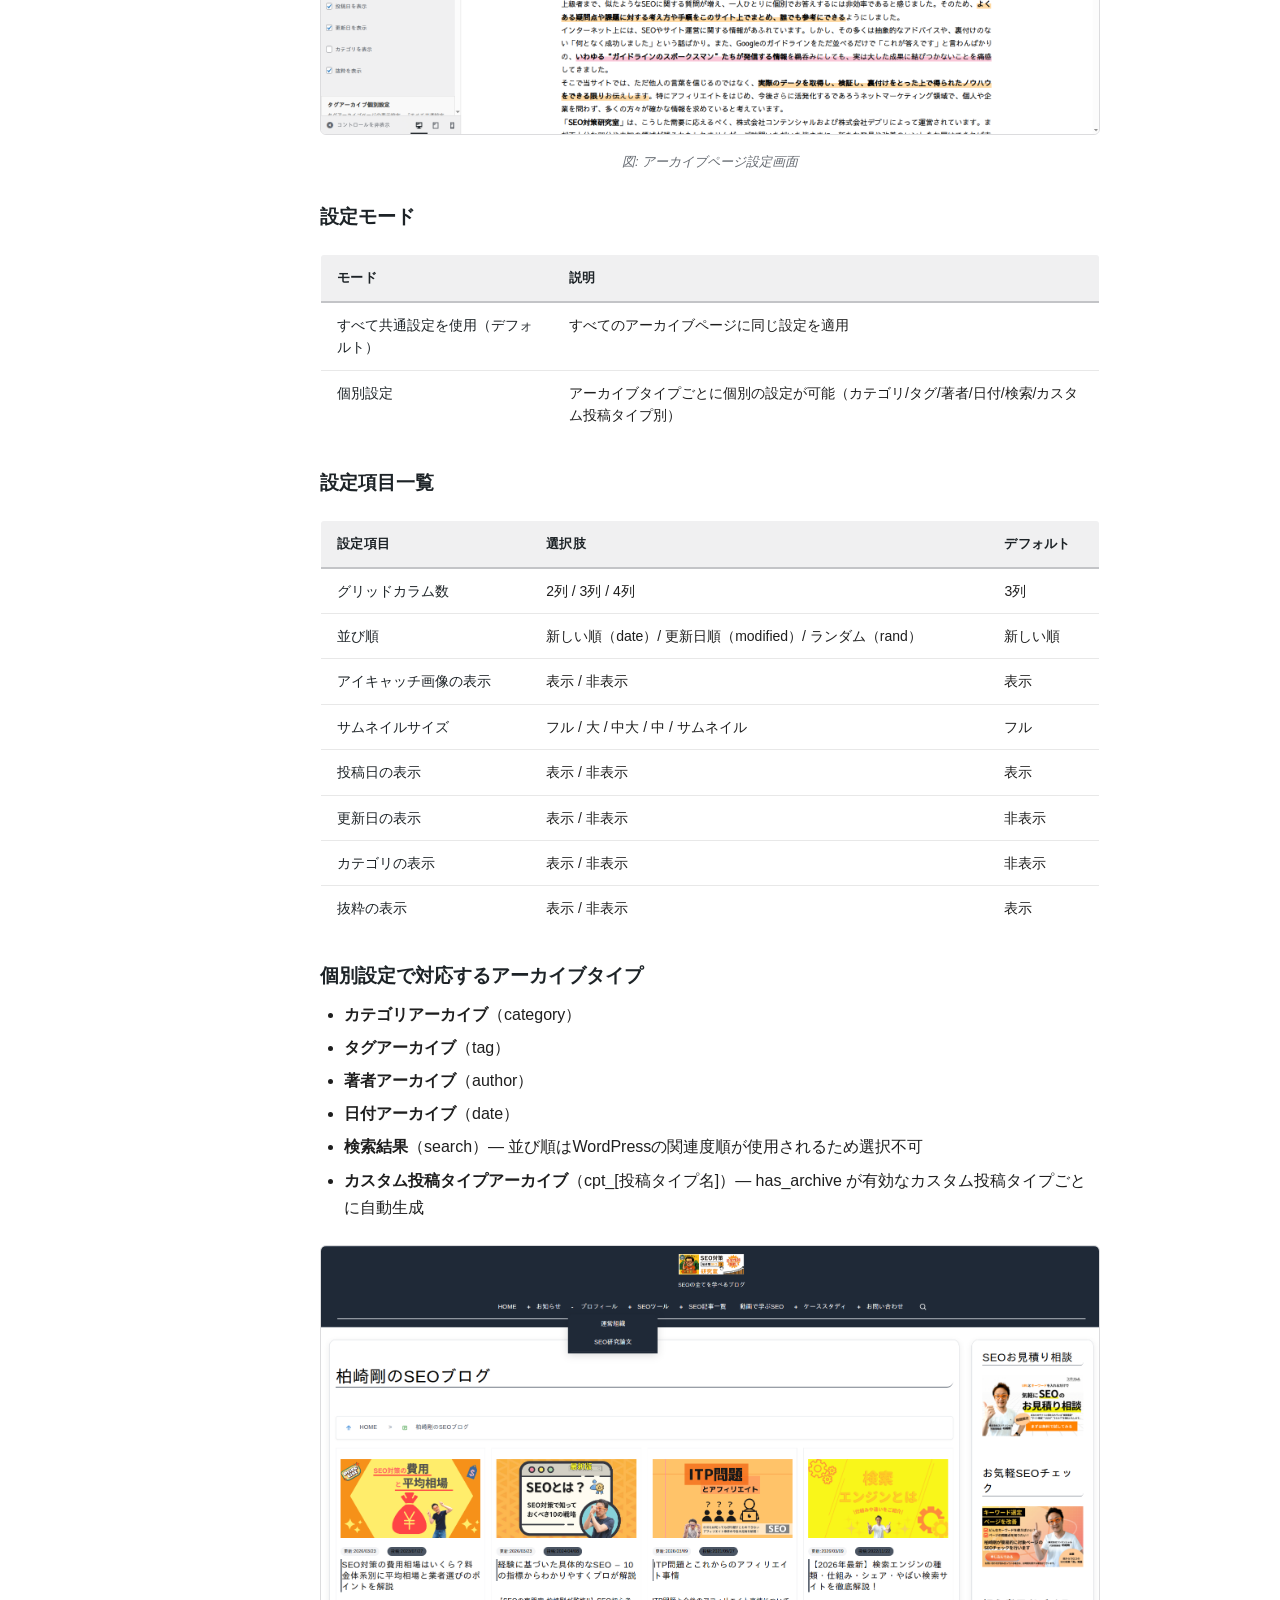
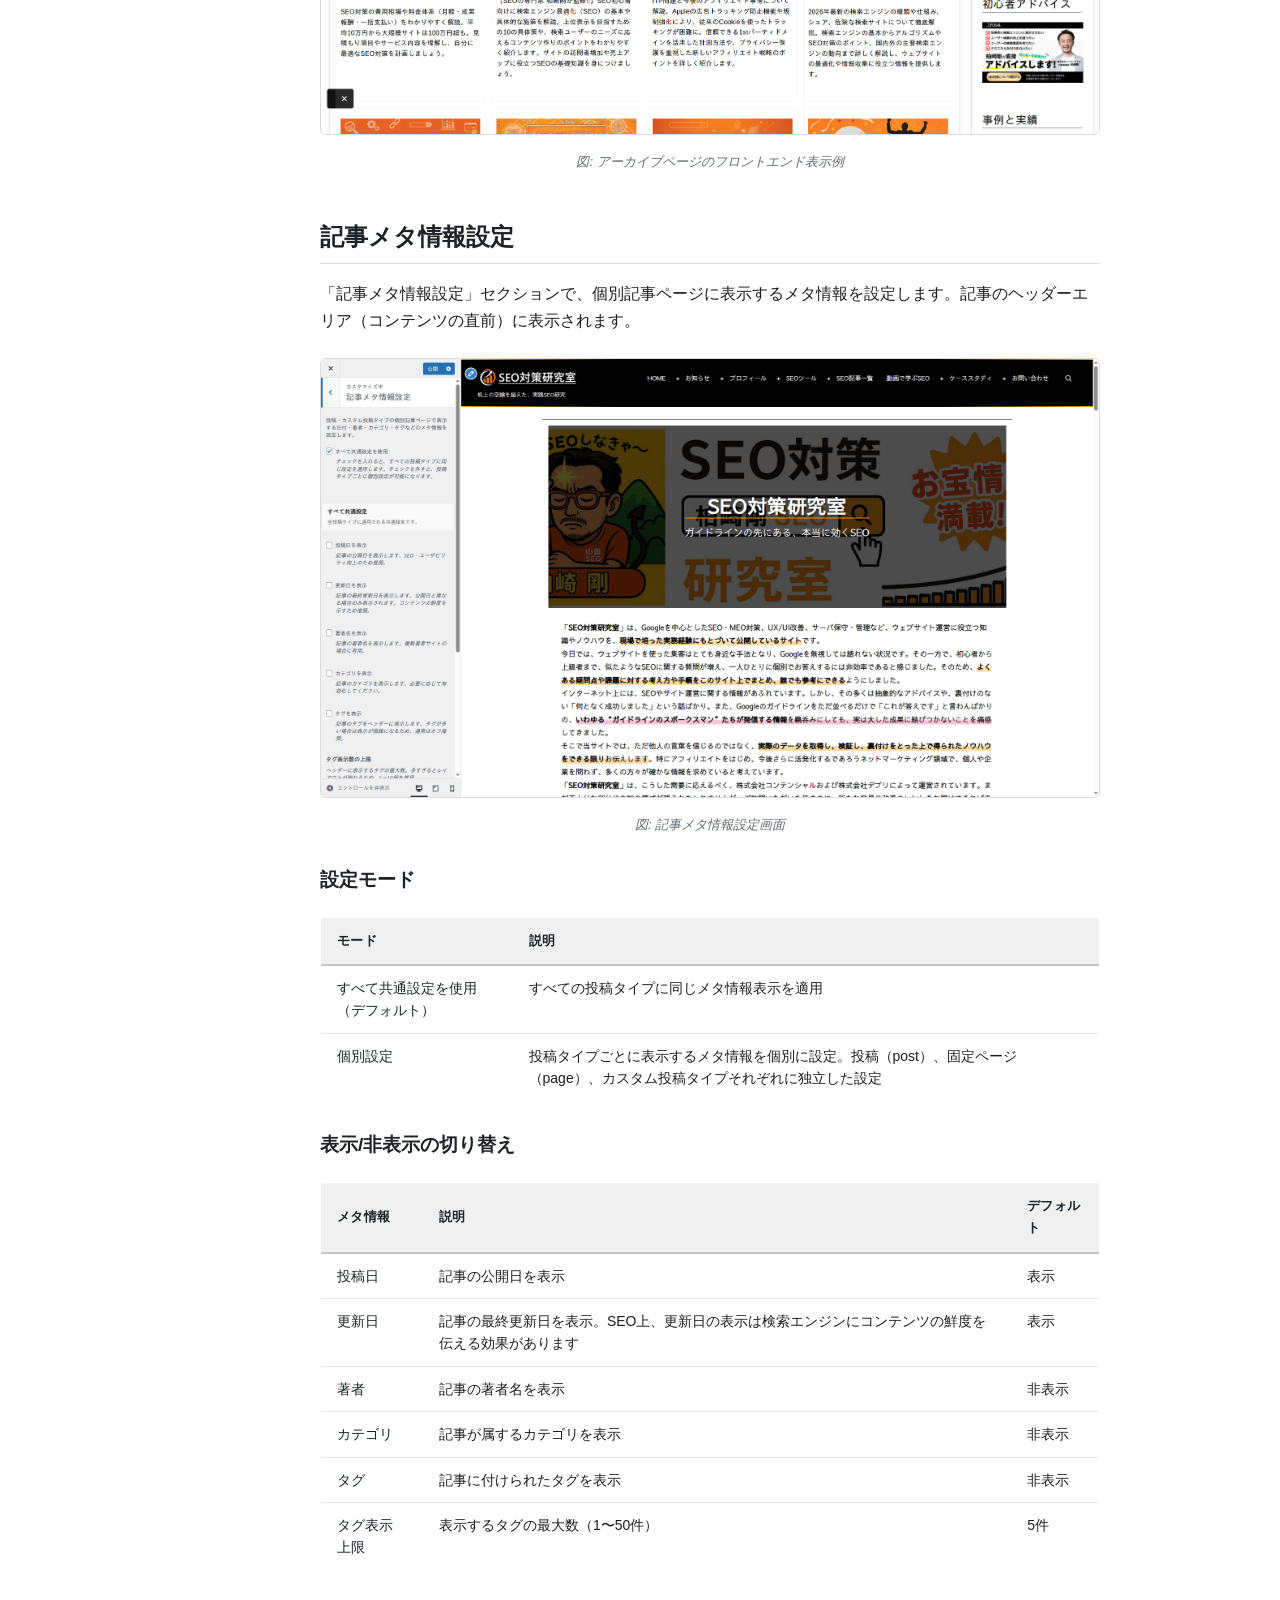
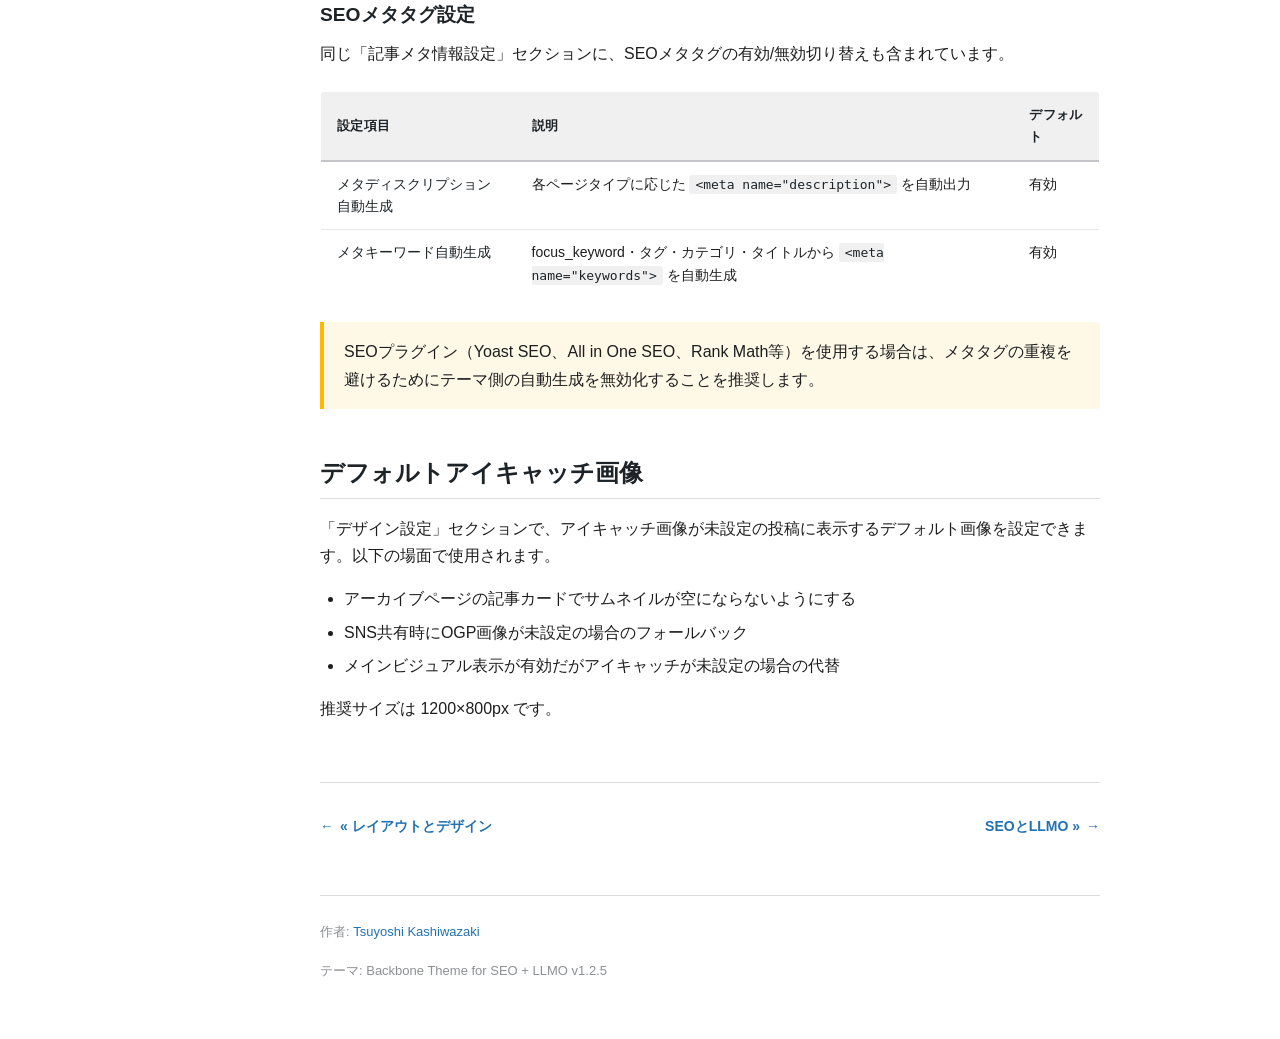
==== commit b53ebdd0: "Update to v1.2.5 - カスタマイザーの一覧表示・個別記事セクションで値を HTML の文字列に連結していた問題を修正（属性の抜け出し・値の欠け） - ページ送りの URL を /pag" ====
--- a/docs/content-display.html
+++ b/docs/content-display.html
@@ -11,7 +11,7 @@
     <nav class="sidebar">
         <div class="sidebar-header">
             <h2 style="color:#fff;">Backbone Theme</h2>
-            <span class="version">v1.2.4</span>
+            <span class="version">v1.2.5</span>
             <img src="images/main-visual.png" alt="" style="width:100%;border-radius:4px;margin-top:8px;">
         </div>
         <ul>
@@ -375,7 +375,7 @@
 
         <footer class="manual-footer">
             <p>作者: <a href="https://www.tsuyoshikashiwazaki.jp/profile/" target="_blank" rel="noopener">Tsuyoshi Kashiwazaki</a></p>
-            <p>テーマ: Backbone Theme for SEO + LLMO v1.2.4</p>
+            <p>テーマ: Backbone Theme for SEO + LLMO v1.2.5</p>
         </footer>
     </main>
 
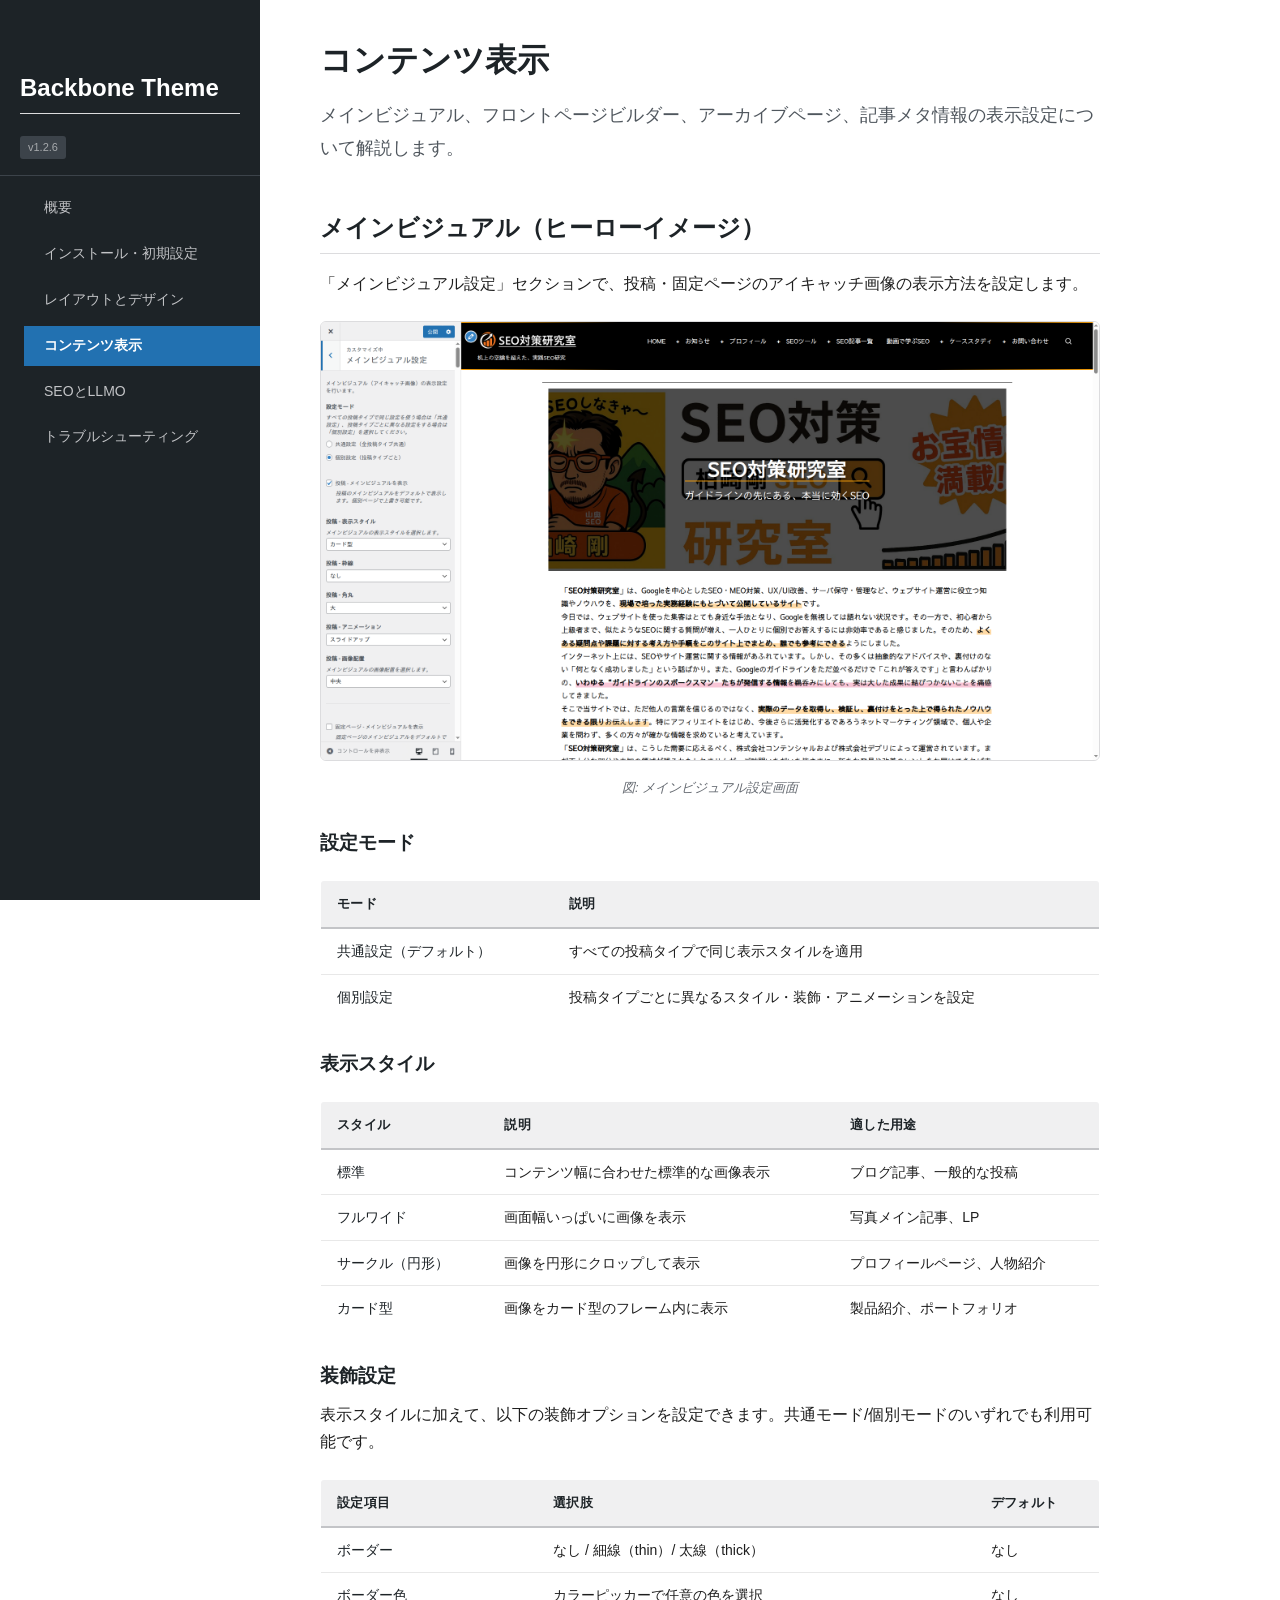
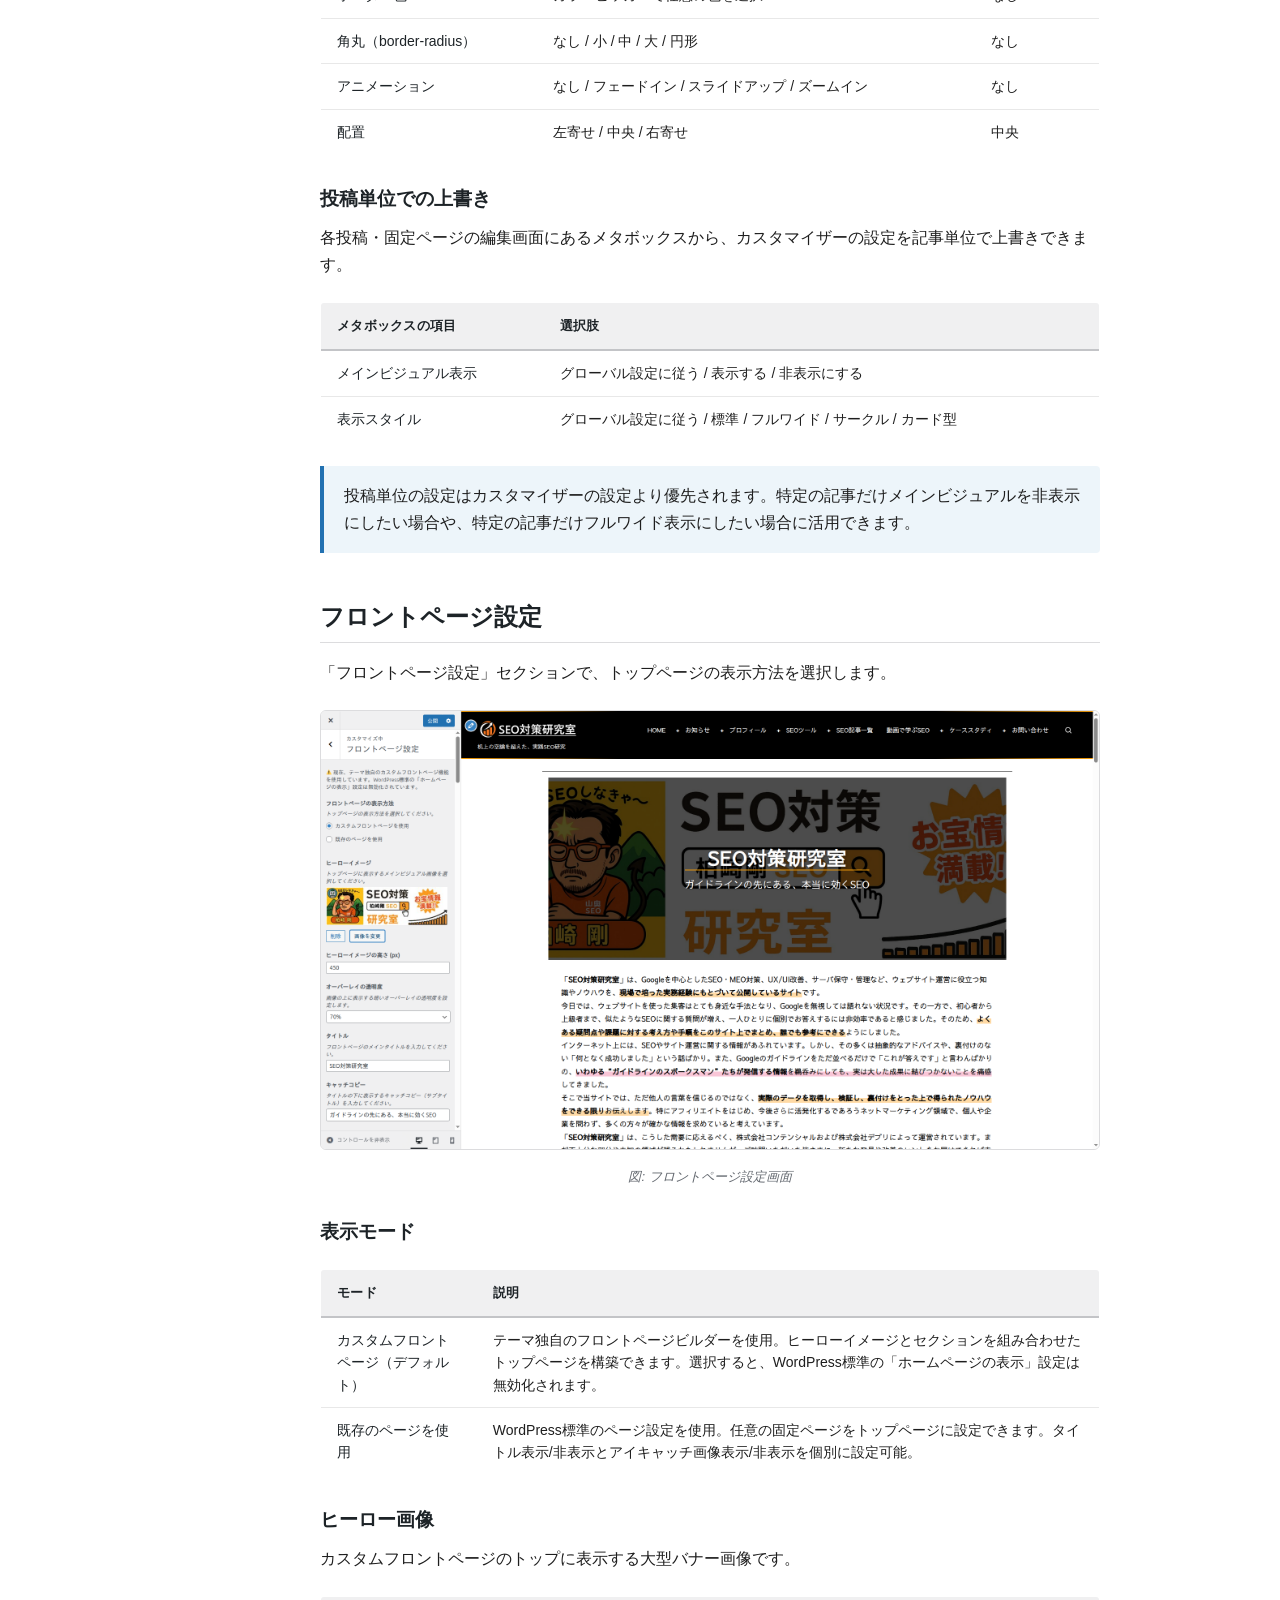
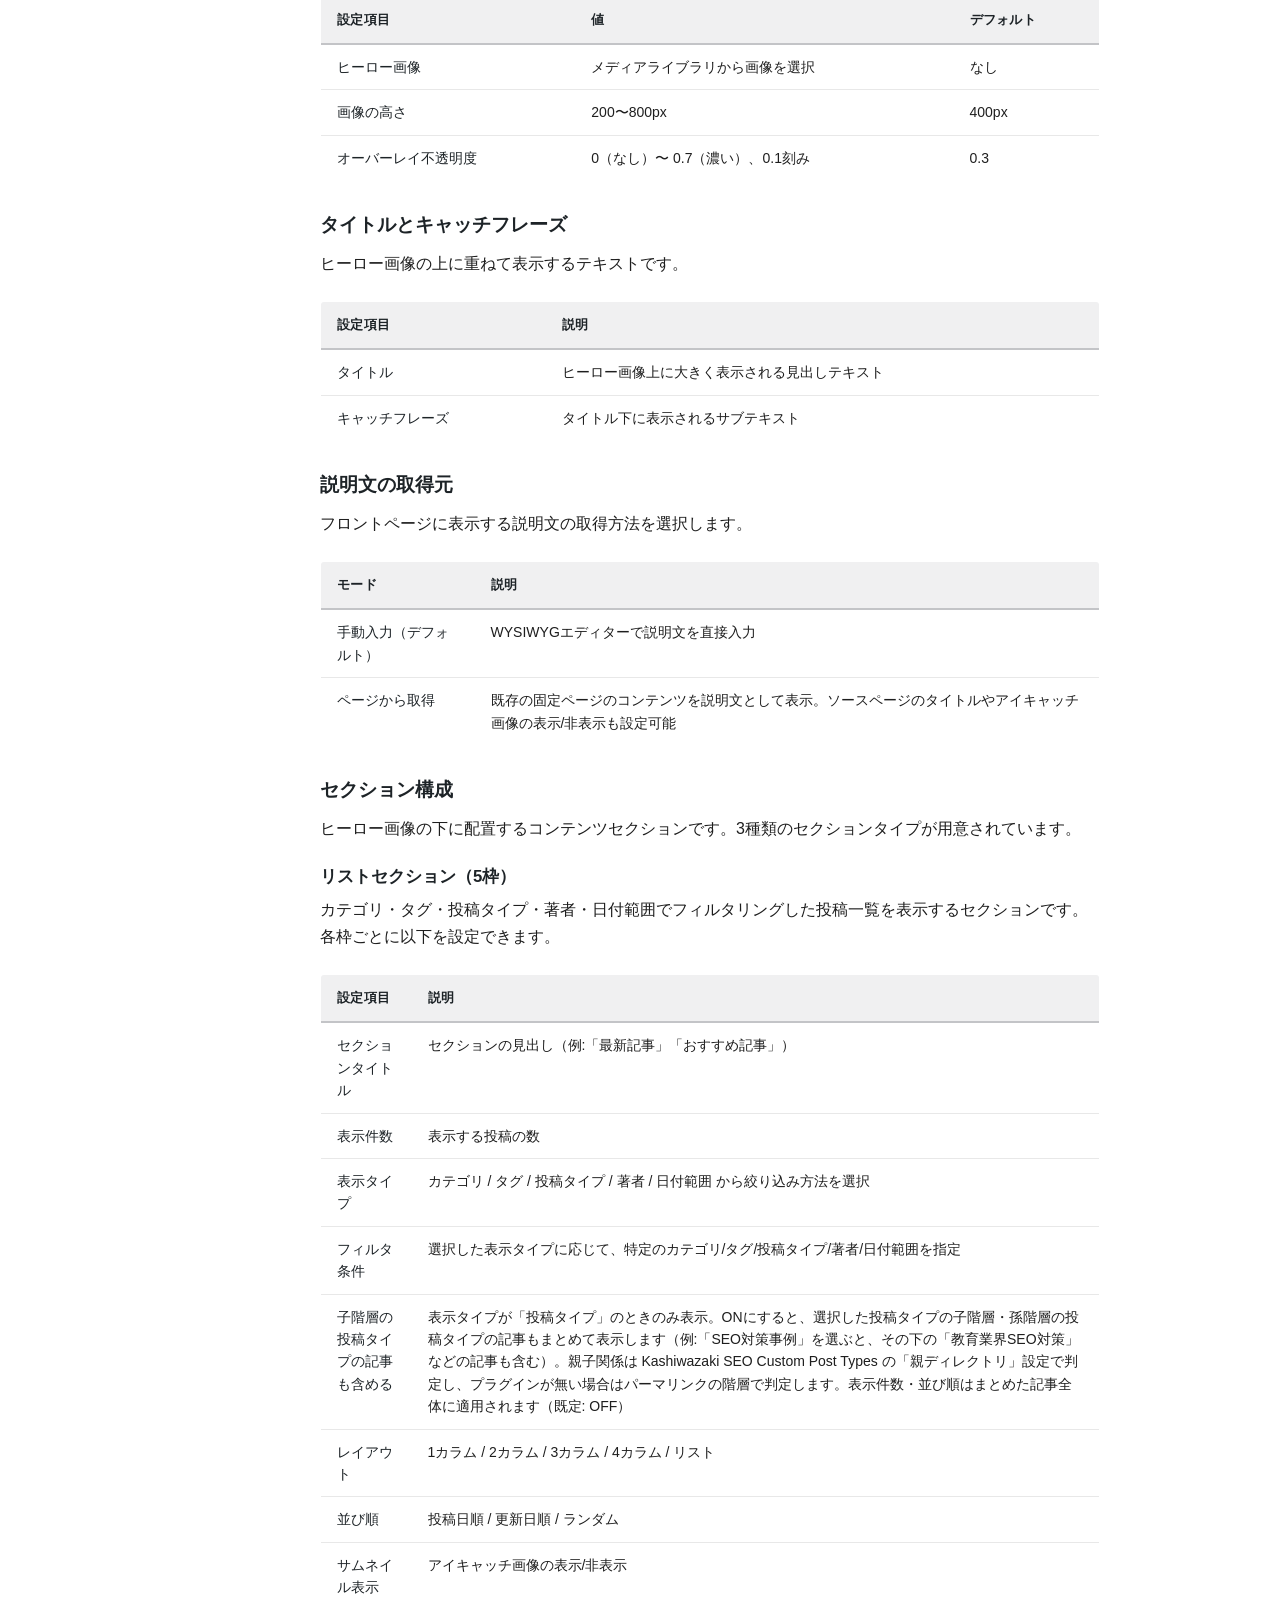
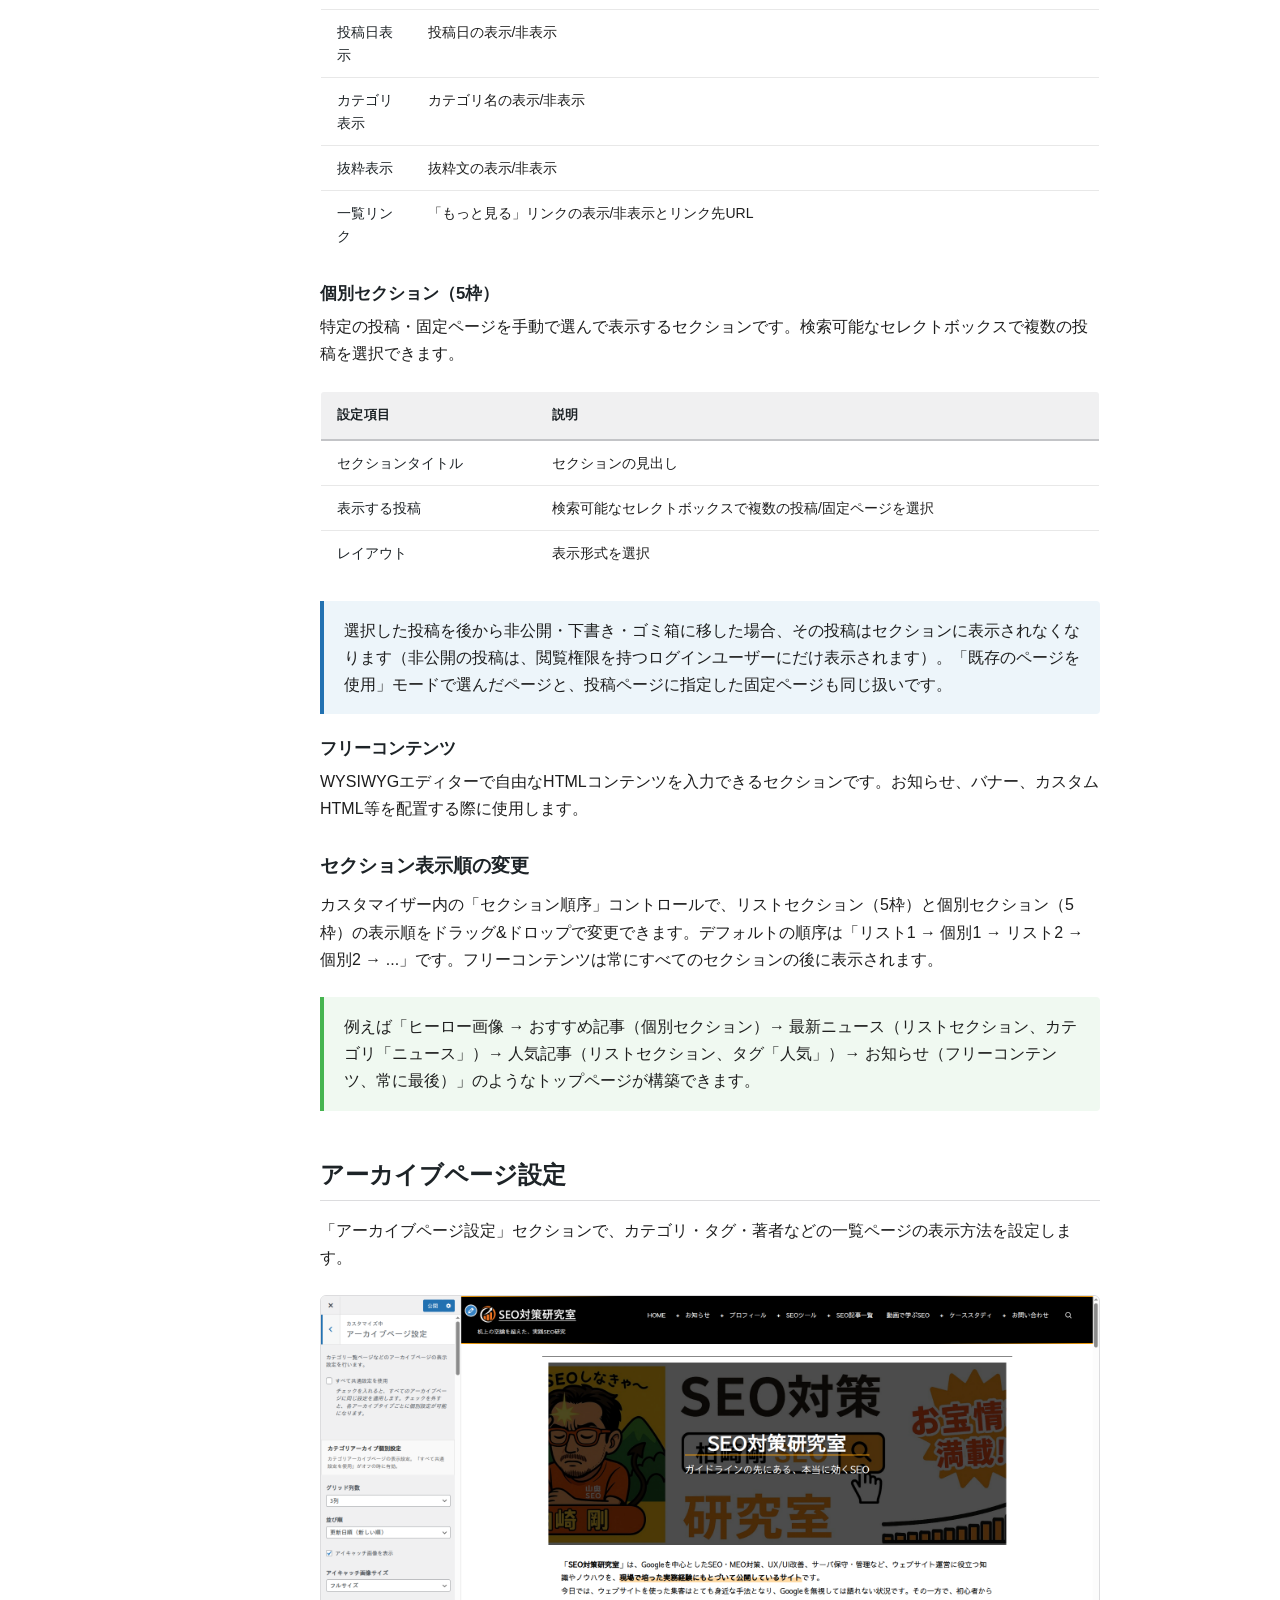
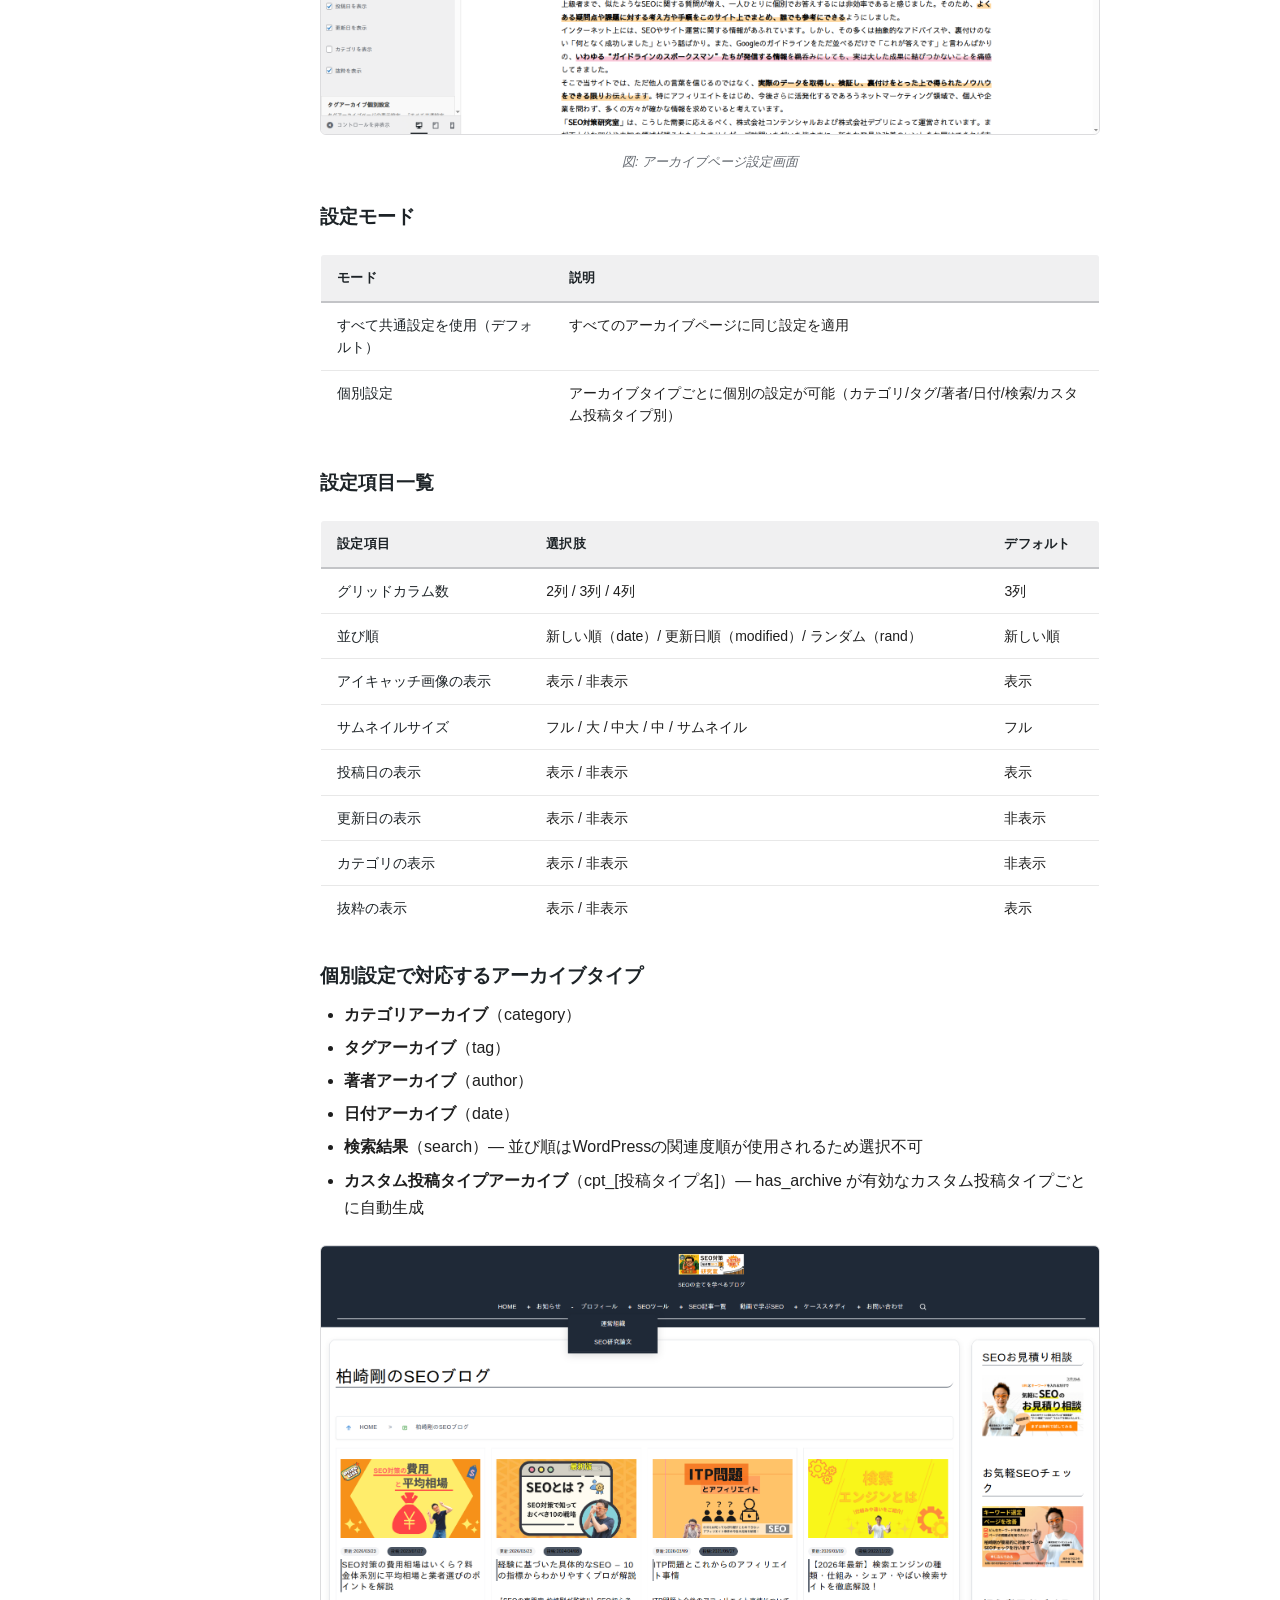
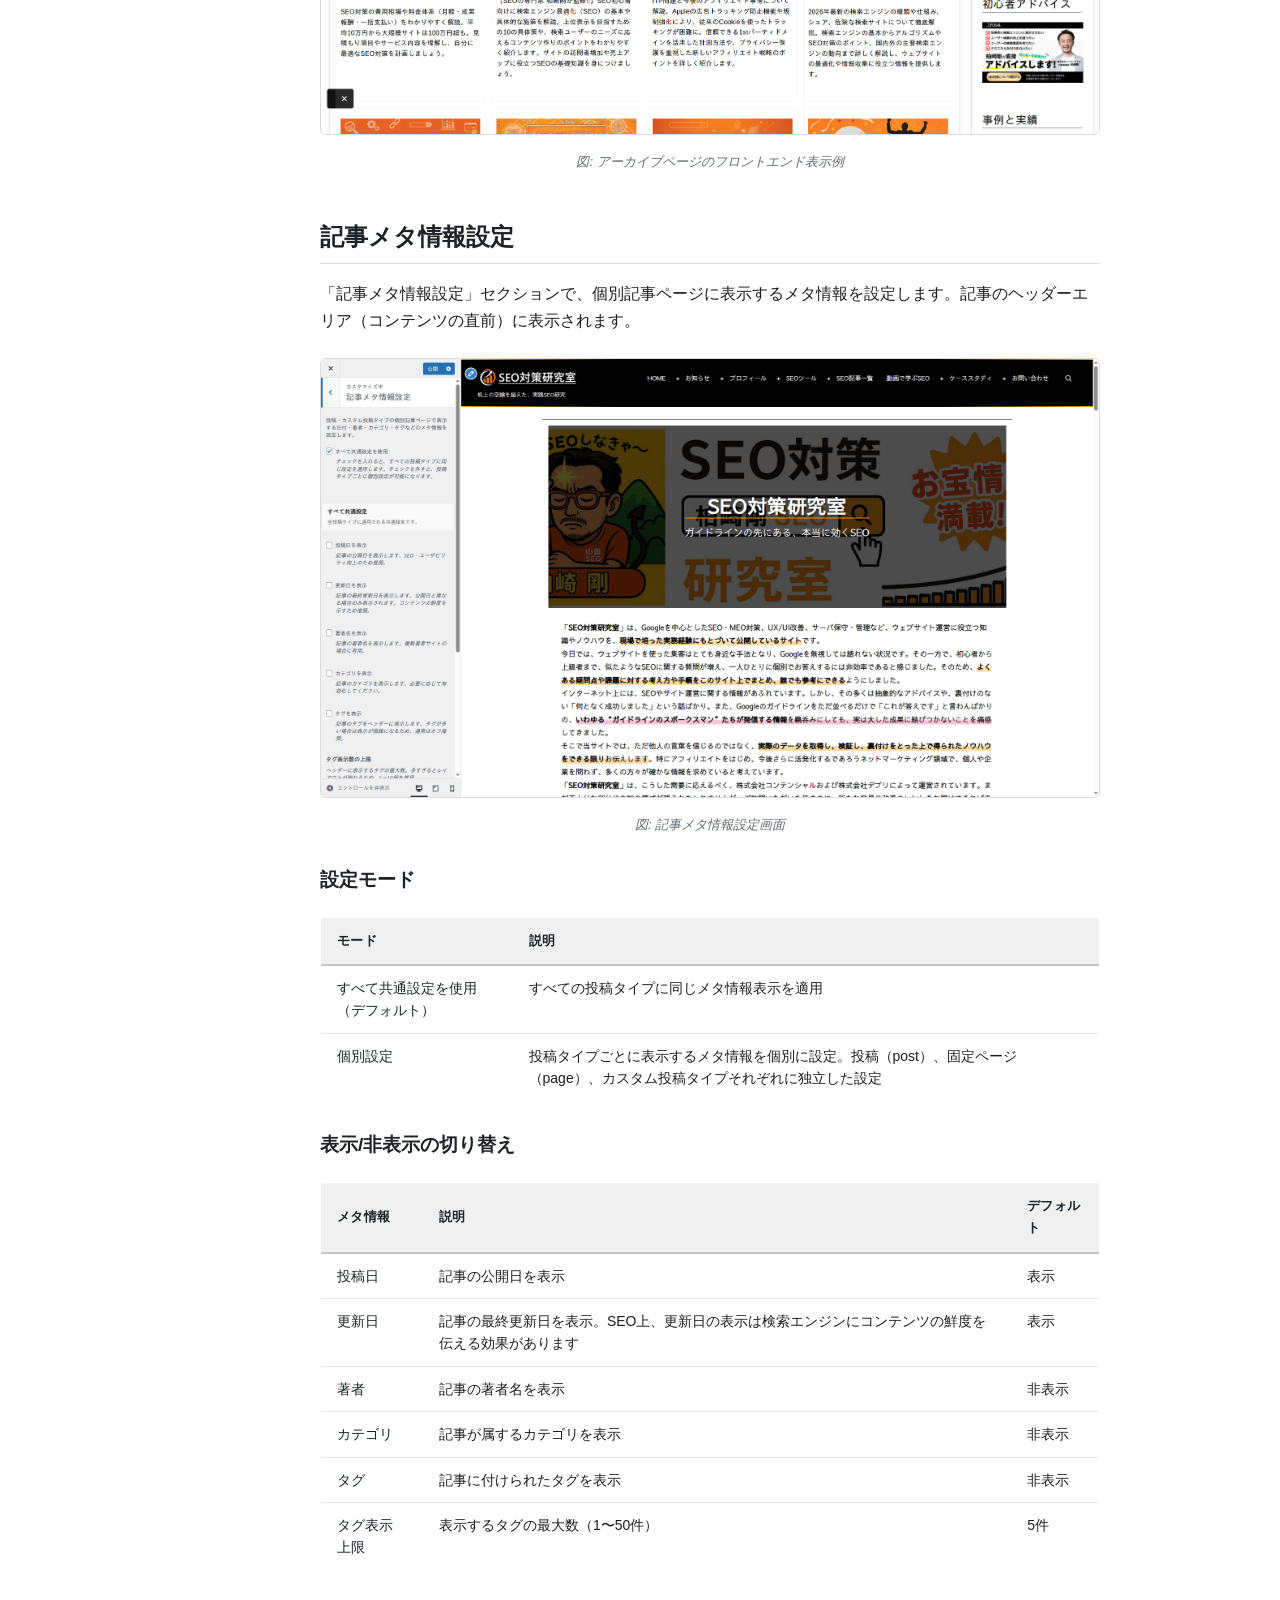
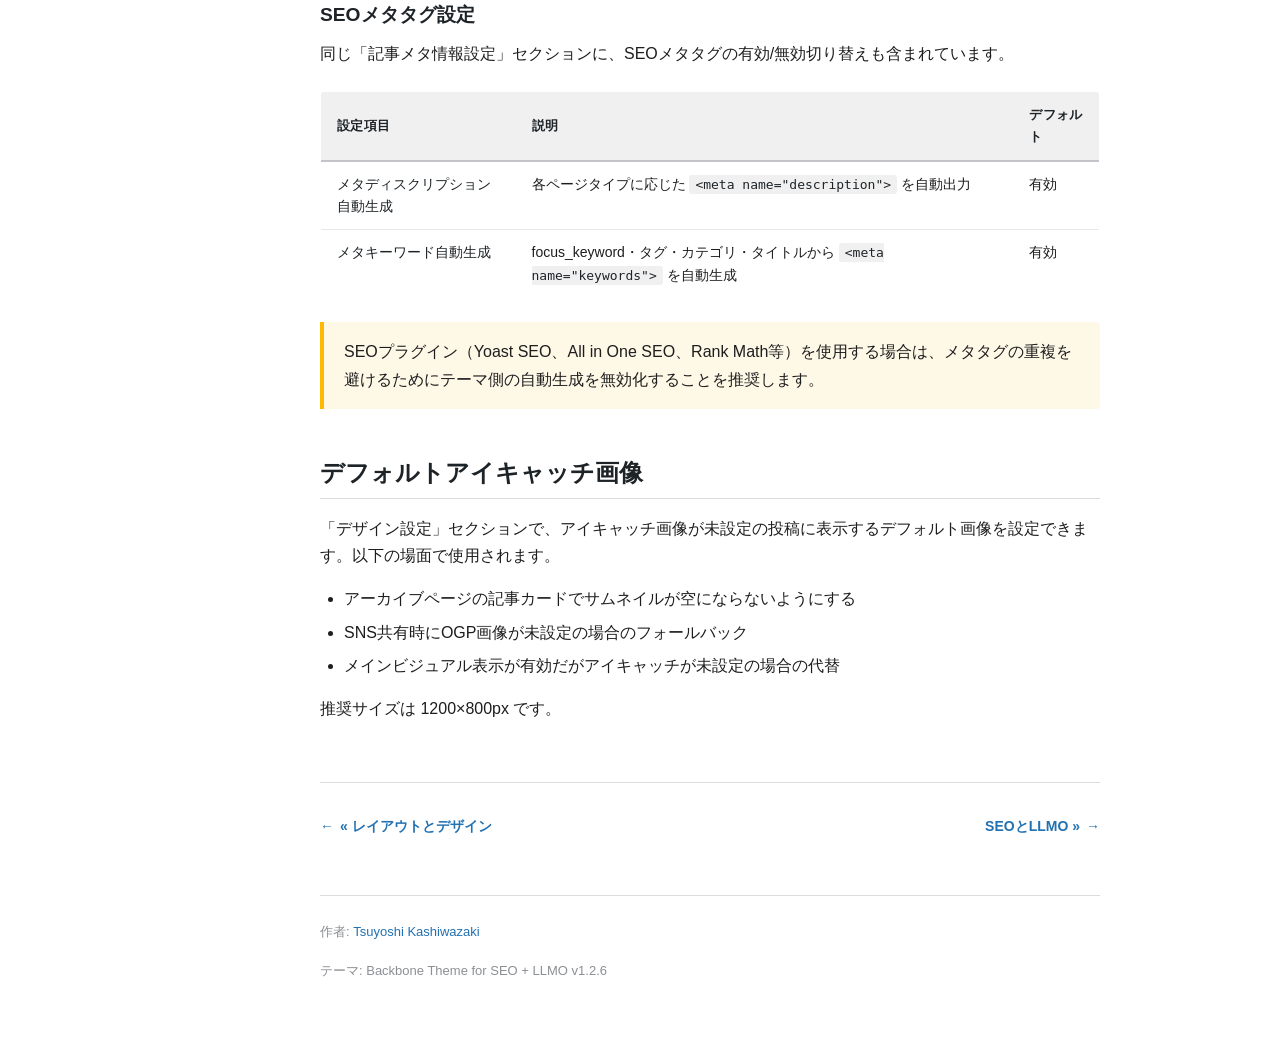
==== commit 791c97a6: "Update to v1.2.6 - カスタマイザー「インデックス設定（noindex）」にカスタム投稿タイプの一覧ページ（/dictionary/ など）を追加 - 公開記事数がしきい値以下の投稿タ" ====
--- a/docs/content-display.html
+++ b/docs/content-display.html
@@ -11,7 +11,7 @@
     <nav class="sidebar">
         <div class="sidebar-header">
             <h2 style="color:#fff;">Backbone Theme</h2>
-            <span class="version">v1.2.5</span>
+            <span class="version">v1.2.6</span>
             <img src="images/main-visual.png" alt="" style="width:100%;border-radius:4px;margin-top:8px;">
         </div>
         <ul>
@@ -375,7 +375,7 @@
 
         <footer class="manual-footer">
             <p>作者: <a href="https://www.tsuyoshikashiwazaki.jp/profile/" target="_blank" rel="noopener">Tsuyoshi Kashiwazaki</a></p>
-            <p>テーマ: Backbone Theme for SEO + LLMO v1.2.5</p>
+            <p>テーマ: Backbone Theme for SEO + LLMO v1.2.6</p>
         </footer>
     </main>
 
